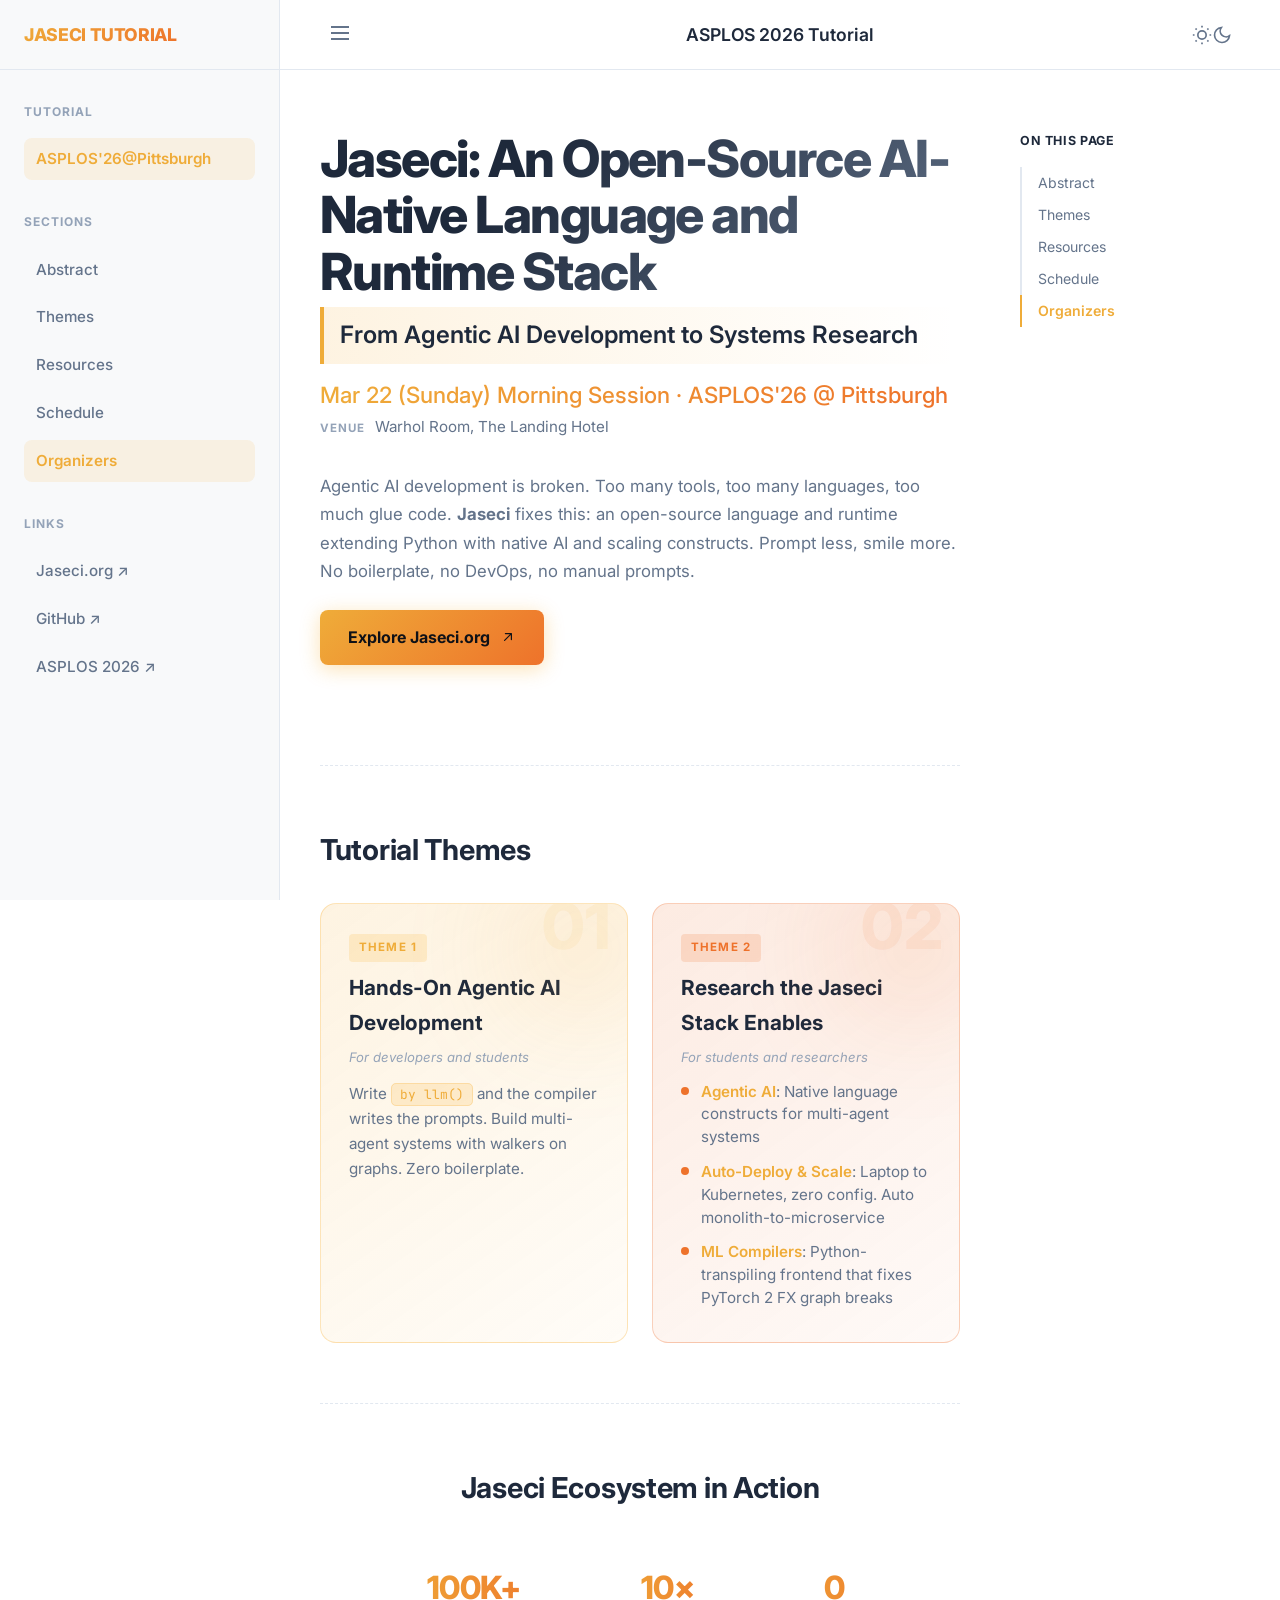
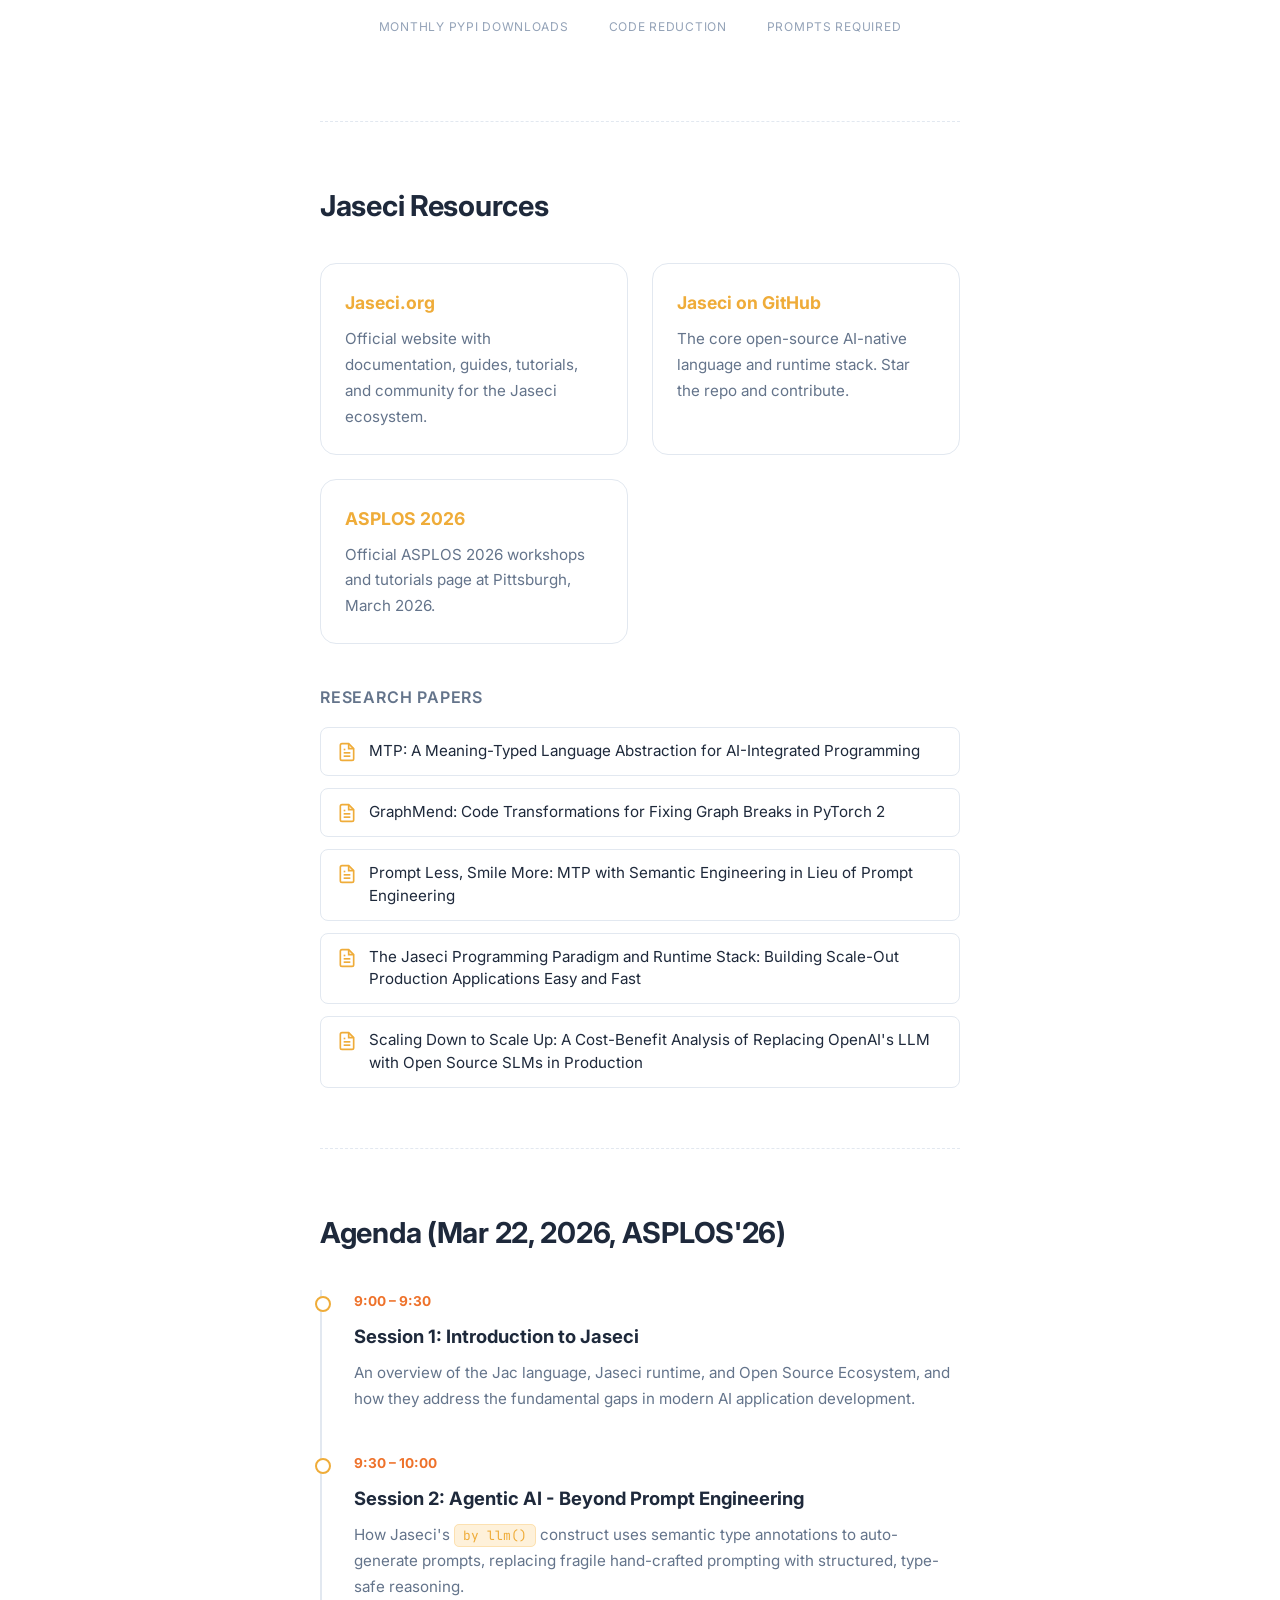
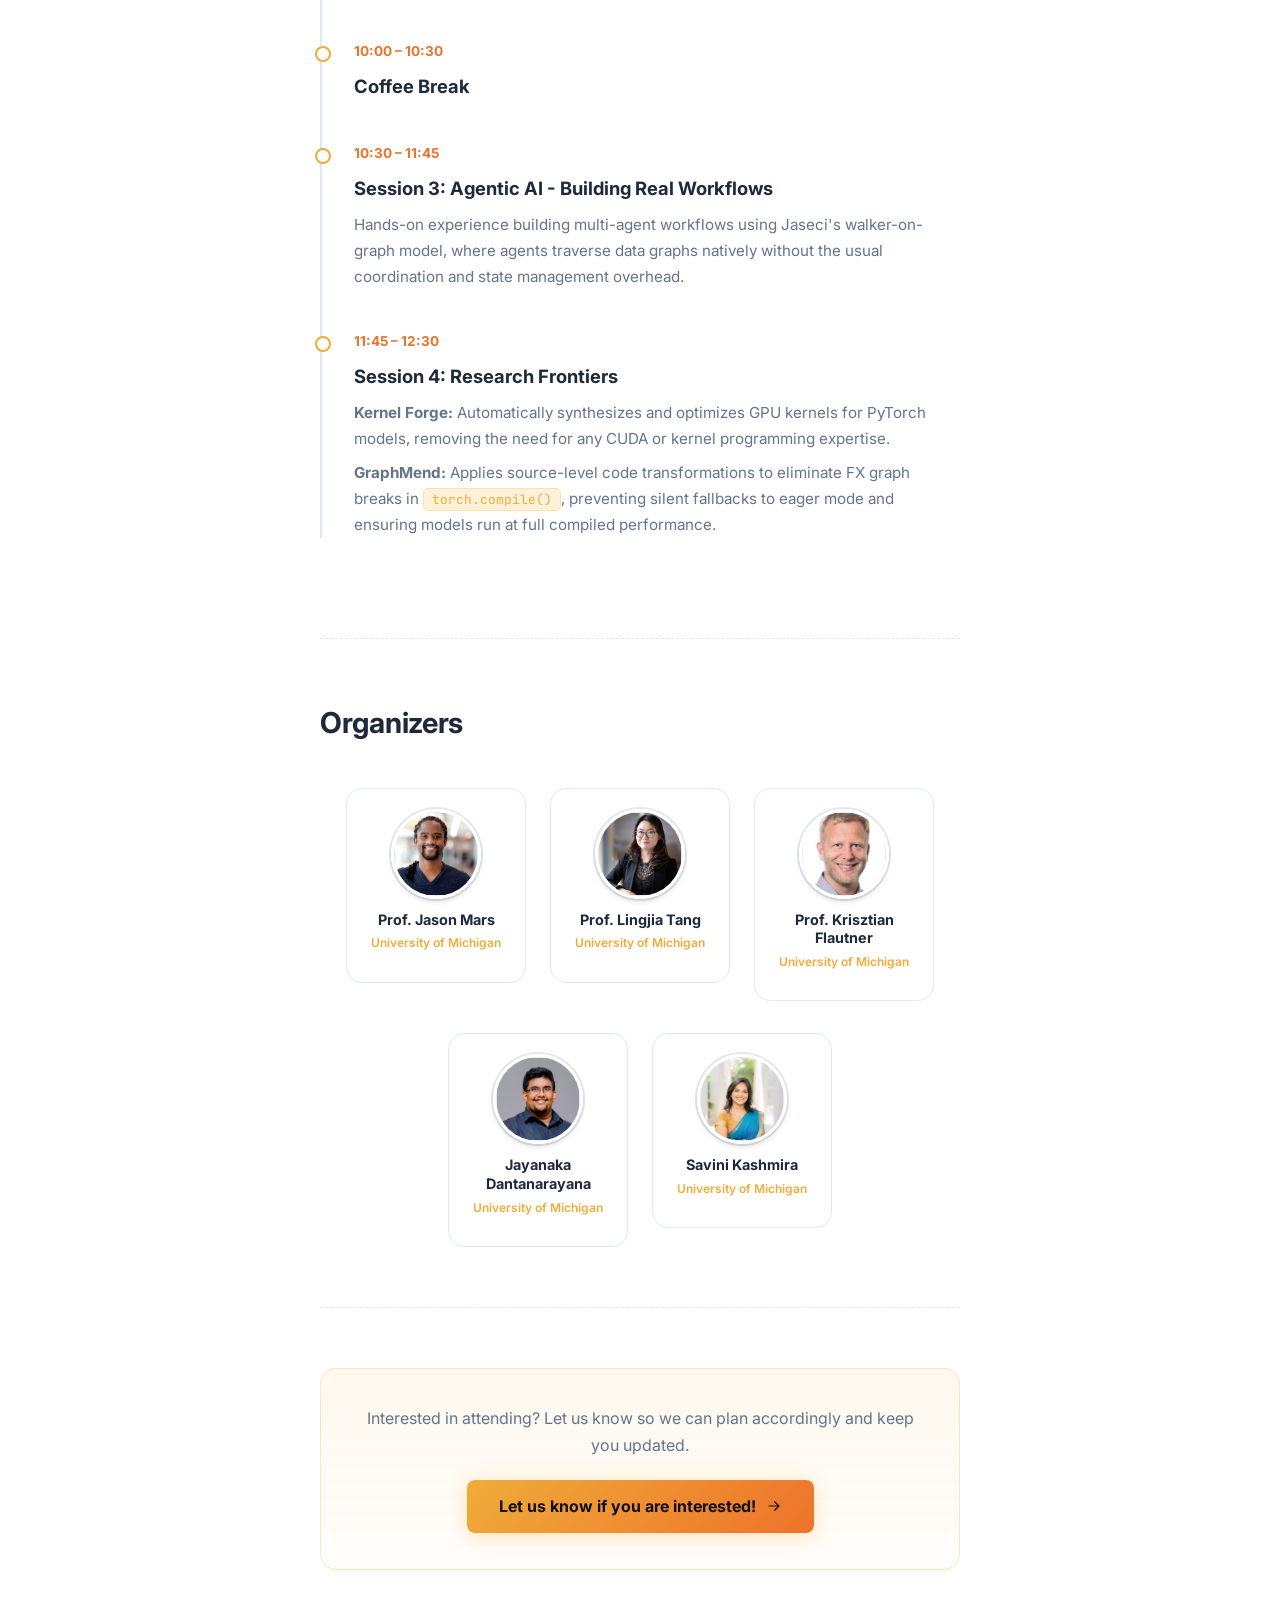
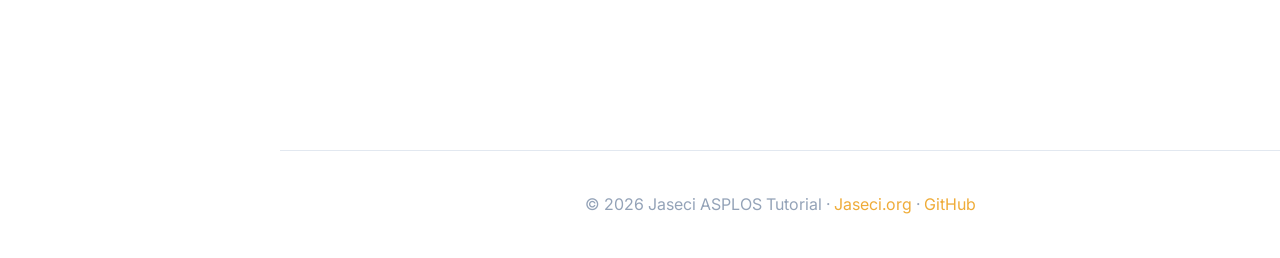
==== index.html @ 837e4a7e "tweaks" ====
<!DOCTYPE html>
<html lang="en" data-theme="dark">
<head>
  <meta charset="UTF-8">
  <meta name="viewport" content="width=device-width, initial-scale=1.0">
  <title>Jaseci ASPLOS 2026 Tutorial</title>
  <meta name="description" content="ASPLOS 2026 Tutorial on Jaseci: An Open-Source AI-Native Language and Runtime Stack.">

  <link rel="preconnect" href="https://fonts.googleapis.com">
  <link rel="preconnect" href="https://fonts.gstatic.com" crossorigin>
  <link href="https://fonts.googleapis.com/css2?family=Inter:wght@300;400;500;600;700;800&family=JetBrains+Mono:wght@400;500&display=swap" rel="stylesheet">

  <link rel="stylesheet" href="styles.css">
</head>
<body>
<div class="app-layout">

  <!-- Sidebar -->
  <aside class="sidebar">
    <div class="sidebar-header">
      <div class="logo">JASECI TUTORIAL</div>
      <button id="mobile-close-btn" class="icon-btn" aria-label="Close Menu">
        <svg width="24" height="24" viewBox="0 0 24 24" fill="none" stroke="currentColor" stroke-width="2">
          <path d="M18 6L6 18M6 6l12 12"/>
        </svg>
      </button>
    </div>

    <nav class="sidebar-nav">
      <div class="nav-section">
        <h3 class="nav-title">tutorial</h3>
        <ul class="nav-links">
          <li><a href="index.html" class="active">ASPLOS'26@Pittsburgh</a></li>
        </ul>
      </div>

      <div class="nav-section">
        <h3 class="nav-title">sections</h3>
        <ul class="nav-links">
          <li><a href="#abstract">Abstract</a></li>
          <li><a href="#themes">Themes</a></li>
          <li><a href="#resources">Resources</a></li>
          <li><a href="#schedule">Schedule</a></li>
          <li><a href="#organizers">Organizers</a></li>
        </ul>
      </div>

      <div class="nav-section">
        <h3 class="nav-title">links</h3>
        <ul class="nav-links">
          <li><a href="https://www.jaseci.org/" target="_blank" rel="noopener">Jaseci.org ↗</a></li>
          <li><a href="https://github.com/jaseci-labs/jaseci" target="_blank" rel="noopener">GitHub ↗</a></li>
          <li><a href="https://www.asplos-conference.org/asplos2026/workshops-and-tutorials/" target="_blank" rel="noopener">ASPLOS 2026 ↗</a></li>
        </ul>
      </div>
    </nav>
  </aside>

  <!-- Main Content -->
  <main class="main-content">
    <header class="top-bar">
      <button id="mobile-menu-btn" class="icon-btn" aria-label="Open Menu">
        <svg width="24" height="24" viewBox="0 0 24 24" fill="none" stroke="currentColor" stroke-width="2">
          <path d="M3 12h18M3 6h18M3 18h18"/>
        </svg>
      </button>

      <div class="header-title">ASPLOS 2026 Tutorial</div>

      <div class="top-actions">
        <button id="theme-toggle" class="icon-btn" aria-label="Toggle Theme">
          <svg class="sun-icon" width="20" height="20" viewBox="0 0 24 24" fill="none" stroke="currentColor" stroke-width="2">
            <circle cx="12" cy="12" r="5"/>
            <path d="M12 1v2M12 21v2M4.22 4.22l1.42 1.42M18.36 18.36l1.42 1.42M1 12h2M21 12h2M4.22 19.78l1.42-1.42M18.36 5.64l1.42-1.42"/>
          </svg>
          <svg class="moon-icon" width="20" height="20" viewBox="0 0 24 24" fill="none" stroke="currentColor" stroke-width="2">
            <path d="M21 12.79A9 9 0 1 1 11.21 3 7 7 0 0 0 21 12.79z"/>
          </svg>
        </button>
      </div>
    </header>

    <div class="content-wrapper">
      <article class="doc-content">

        <!-- Hero / Abstract -->
        <section id="abstract" class="hero-section">
          <h1>Jaseci: An Open-Source AI-Native Language and Runtime Stack</h1>
          <p class="hero-sub-highlight">From Agentic AI Development to Systems Research</p>
          <p class="subtitle"><span class="gradient-text">Mar 22 (Sunday) Morning Session · ASPLOS'26 @ Pittsburgh</span></p>
          <p class="hero-venue"><span class="venue-label">Venue</span> Warhol Room, The Landing Hotel</p>

          <div class="text-block">
            <p>
              Agentic AI development is broken. Too many tools, too many languages, too much glue code.
              <strong>Jaseci</strong> fixes this: an open-source language and runtime extending Python with native AI
              and scaling constructs. Prompt less, smile more. No boilerplate, no DevOps, no manual prompts.
            </p>
          </div>

          <a href="https://www.jaseci.org/" class="jaseci-cta" target="_blank" rel="noopener">
            Explore Jaseci.org
            <svg viewBox="0 0 20 20" fill="currentColor"><path fill-rule="evenodd" d="M5.22 14.78a.75.75 0 001.06 0l7.22-7.22v5.69a.75.75 0 001.5 0v-7.5a.75.75 0 00-.75-.75h-7.5a.75.75 0 000 1.5h5.69l-7.22 7.22a.75.75 0 000 1.06z" clip-rule="evenodd"/></svg>
          </a>
        </section>

        <!-- Tutorial Themes -->
        <section id="themes">
          <h2>Tutorial Themes</h2>
          <div class="themes-grid">
            <div class="theme-card theme-1">
              <div class="theme-number">01</div>
              <div class="theme-label">Theme 1</div>
              <div class="theme-title">Hands-On Agentic AI Development</div>
              <div class="theme-audience">For developers and students</div>
              <div class="theme-desc">Write <code class="code-hl">by llm()</code> and the compiler writes the prompts. Build multi-agent systems with walkers on graphs. Zero boilerplate.</div>
              <div class="theme-glow"></div>
            </div>
            <div class="theme-card theme-2">
              <div class="theme-number">02</div>
              <div class="theme-label">Theme 2</div>
              <div class="theme-title">Research the Jaseci Stack Enables</div>
              <div class="theme-audience">For students and researchers</div>
              <div class="research-items">
                <div class="research-item"><div class="research-dot"></div><div><strong>Agentic AI</strong>: Native language constructs for multi-agent systems</div></div>
                <div class="research-item"><div class="research-dot"></div><div><strong>Auto-Deploy &amp; Scale</strong>: Laptop to Kubernetes, zero config. Auto monolith-to-microservice</div></div>
                <div class="research-item"><div class="research-dot"></div><div><strong>ML Compilers</strong>: Python-transpiling frontend that fixes PyTorch 2 FX graph breaks</div></div>
              </div>
              <div class="theme-glow"></div>
            </div>
          </div>
        </section>

        <!-- Jaseci Ecosystem Stats -->
        <section id="ecosystem" class="stats-section">
          <h2>Jaseci Ecosystem in Action</h2>
          <div class="stats-row">
            <div class="stat-item">
              <div class="stat-val">100K+</div>
              <div class="stat-lbl">Monthly PyPI Downloads</div>
            </div>
            <div class="stat-item">
              <div class="stat-val">10&times;</div>
              <div class="stat-lbl">Code Reduction</div>
            </div>
            <div class="stat-item">
              <div class="stat-val">0</div>
              <div class="stat-lbl">Prompts Required</div>
            </div>
          </div>
        </section>

        <!-- Resources -->
        <section id="resources">
          <h2>Jaseci Resources</h2>
          <div class="resources-grid">
            <a href="https://www.jaseci.org/" class="resource-card" target="_blank" rel="noopener">
              <h3>Jaseci.org</h3>
              <p>Official website with documentation, guides, tutorials, and community for the Jaseci ecosystem.</p>
            </a>
            <a href="https://github.com/jaseci-labs/jaseci" class="resource-card" target="_blank" rel="noopener">
              <h3>Jaseci on GitHub</h3>
              <p>The core open-source AI-native language and runtime stack. Star the repo and contribute.</p>
            </a>
            <a href="https://www.asplos-conference.org/asplos2026/workshops-and-tutorials/" class="resource-card" target="_blank" rel="noopener">
              <h3>ASPLOS 2026</h3>
              <p>Official ASPLOS 2026 workshops and tutorials page at Pittsburgh, March 2026.</p>
            </a>
          </div>

          <div class="papers-section">
            <h3>Research Papers</h3>
            <ul class="papers-list">
              <li>
                <svg class="paper-icon" viewBox="0 0 24 24" fill="none" stroke="currentColor" stroke-width="2"><path d="M14 2H6a2 2 0 0 0-2 2v16a2 2 0 0 0 2 2h12a2 2 0 0 0 2-2V8z"/><polyline points="14 2 14 8 20 8"/><line x1="16" y1="13" x2="8" y2="13"/><line x1="16" y1="17" x2="8" y2="17"/><polyline points="10 9 9 9 8 9"/></svg>
                <a href="https://dl.acm.org/doi/pdf/10.1145/3763092" target="_blank" rel="noopener">MTP: A Meaning-Typed Language Abstraction for AI-Integrated Programming</a>
              </li>
              <li>
                <svg class="paper-icon" viewBox="0 0 24 24" fill="none" stroke="currentColor" stroke-width="2"><path d="M14 2H6a2 2 0 0 0-2 2v16a2 2 0 0 0 2 2h12a2 2 0 0 0 2-2V8z"/><polyline points="14 2 14 8 20 8"/><line x1="16" y1="13" x2="8" y2="13"/><line x1="16" y1="17" x2="8" y2="17"/><polyline points="10 9 9 9 8 9"/></svg>
                <a href="https://arxiv.org/abs/2509.16248" target="_blank" rel="noopener">GraphMend: Code Transformations for Fixing Graph Breaks in PyTorch 2</a>
              </li>
              <li>
                <svg class="paper-icon" viewBox="0 0 24 24" fill="none" stroke="currentColor" stroke-width="2"><path d="M14 2H6a2 2 0 0 0-2 2v16a2 2 0 0 0 2 2h12a2 2 0 0 0 2-2V8z"/><polyline points="14 2 14 8 20 8"/><line x1="16" y1="13" x2="8" y2="13"/><line x1="16" y1="17" x2="8" y2="17"/><polyline points="10 9 9 9 8 9"/></svg>
                <a href="https://arxiv.org/abs/2511.19427" target="_blank" rel="noopener">Prompt Less, Smile More: MTP with Semantic Engineering in Lieu of Prompt Engineering</a>
              </li>
              <li>
                <svg class="paper-icon" viewBox="0 0 24 24" fill="none" stroke="currentColor" stroke-width="2"><path d="M14 2H6a2 2 0 0 0-2 2v16a2 2 0 0 0 2 2h12a2 2 0 0 0 2-2V8z"/><polyline points="14 2 14 8 20 8"/><line x1="16" y1="13" x2="8" y2="13"/><line x1="16" y1="17" x2="8" y2="17"/><polyline points="10 9 9 9 8 9"/></svg>
                <a href="https://ieeexplore.ieee.org/abstract/document/10129141" target="_blank" rel="noopener">The Jaseci Programming Paradigm and Runtime Stack: Building Scale-Out Production Applications Easy and Fast</a>
              </li>
              <li>
                <svg class="paper-icon" viewBox="0 0 24 24" fill="none" stroke="currentColor" stroke-width="2"><path d="M14 2H6a2 2 0 0 0-2 2v16a2 2 0 0 0 2 2h12a2 2 0 0 0 2-2V8z"/><polyline points="14 2 14 8 20 8"/><line x1="16" y1="13" x2="8" y2="13"/><line x1="16" y1="17" x2="8" y2="17"/><polyline points="10 9 9 9 8 9"/></svg>
                <a href="https://ieeexplore.ieee.org/abstract/document/10590016" target="_blank" rel="noopener">Scaling Down to Scale Up: A Cost-Benefit Analysis of Replacing OpenAI's LLM with Open Source SLMs in Production</a>
              </li>
            </ul>
          </div>
        </section>

        <!-- Schedule -->
        <section id="schedule">
          <h2>Agenda (Mar 22, 2026, ASPLOS'26)</h2>
          <div class="timeline">

            <div class="timeline-item">
              <div class="time">9:00 – 9:30</div>
              <div class="content">
                <h3>Session 1: Introduction to Jaseci</h3>
                <p>An overview of the Jac language, Jaseci runtime, and Open Source Ecosystem, and how they address the fundamental gaps in modern AI application development.</p>
              </div>
            </div>

            <div class="timeline-item">
              <div class="time">9:30 – 10:00</div>
              <div class="content">
                <h3>Session 2: Agentic AI - Beyond Prompt Engineering</h3>
                <p>How Jaseci's <code class="code-hl">by llm()</code> construct uses semantic type annotations to auto-generate prompts, replacing fragile hand-crafted prompting with structured, type-safe reasoning.</p>
              </div>
            </div>

            <div class="timeline-item">
              <div class="time">10:00 – 10:30</div>
              <div class="content">
                <h3>Coffee Break</h3>
              </div>
            </div>

            <div class="timeline-item">
              <div class="time">10:30 – 11:45</div>
              <div class="content">
                <h3>Session 3: Agentic AI - Building Real Workflows</h3>
                <p>Hands-on experience building multi-agent workflows using Jaseci's walker-on-graph model, where agents traverse data graphs natively without the usual coordination and state management overhead.</p>
              </div>
            </div>

            <div class="timeline-item">
              <div class="time">11:45 – 12:30</div>
              <div class="content">
                <h3>Session 4: Research Frontiers</h3>
                <p><strong>Kernel Forge:</strong> Automatically synthesizes and optimizes GPU kernels for PyTorch models, removing the need for any CUDA or kernel programming expertise.</p>
                <p><strong>GraphMend:</strong> Applies source-level code transformations to eliminate FX graph breaks in <code class="code-hl">torch.compile()</code>, preventing silent fallbacks to eager mode and ensuring models run at full compiled performance.</p>
              </div>
            </div>

          </div>
        </section>

        <!-- Organizers -->
        <section id="organizers">
          <h2>Organizers</h2>
          <div class="organizers-grid">
            <div class="organizers-row">
              <a href="https://www.jasonmars.org/" class="organizer-card" target="_blank" rel="noopener">
                <div class="photo-placeholder">
                  <img src="jason-mars.jpg" alt="Prof. Jason Mars">
                </div>
                <h3>Prof. Jason Mars</h3>
                <p class="affiliation">University of Michigan</p>
              </a>
              <a href="https://lingjia.engin.umich.edu/" class="organizer-card" target="_blank" rel="noopener">
                <div class="photo-placeholder">
                  <img src="lingjia.jpg" alt="Prof. Lingjia Tang">
                </div>
                <h3>Prof. Lingjia Tang</h3>
                <p class="affiliation">University of Michigan</p>
              </a>
              <div class="organizer-card">
                <div class="photo-placeholder">
                  <img src="Krisztian_Flautner.jpeg" alt="Prof. Krisztian Flautner">
                </div>
                <h3>Prof. Krisztian Flautner</h3>
                <p class="affiliation">University of Michigan</p>
              </div>
            </div>
            <div class="organizers-row">
              <div class="organizer-card">
                <div class="photo-placeholder">
                  <img src="jayanaka.jpg" alt="Jayanaka Dantanarayana">
                </div>
                <h3>Jayanaka Dantanarayana</h3>
                <p class="affiliation">University of Michigan</p>
              </div>
              <div class="organizer-card">
                <div class="photo-placeholder">
                  <img src="savini.jpg" alt="Savini Kashmira">
                </div>
                <h3>Savini Kashmira</h3>
                <p class="affiliation">University of Michigan</p>
              </div>
            </div>
          </div>
        </section>

        <!-- CTA -->
        <section id="attend" class="cta-section">
          <div class="cta-block">
            <p>Interested in attending? Let us know so we can plan accordingly and keep you updated.</p>
            <a href="https://forms.gle/2RcBW13LhHadaGny7" class="cta-btn" target="_blank" rel="noopener">
              Let us know if you are interested!
              <svg viewBox="0 0 20 20" fill="currentColor"><path fill-rule="evenodd" d="M3 10a.75.75 0 01.75-.75h10.638L10.23 5.29a.75.75 0 111.04-1.08l5.5 5.25a.75.75 0 010 1.08l-5.5 5.25a.75.75 0 11-1.04-1.08l4.158-3.96H3.75A.75.75 0 013 10z" clip-rule="evenodd"/></svg>
            </a>
          </div>
        </section>

      </article>

      <aside class="on-this-page">
        <h4>On this page</h4>
        <ul>
          <li><a href="#abstract">Abstract</a></li>
          <li><a href="#themes">Themes</a></li>
          <li><a href="#resources">Resources</a></li>
          <li><a href="#schedule">Schedule</a></li>
          <li><a href="#organizers">Organizers</a></li>
        </ul>
      </aside>
    </div>

    <footer class="site-footer">
      <p>&copy; 2026 Jaseci ASPLOS Tutorial &middot;
        <a href="https://www.jaseci.org/" target="_blank">Jaseci.org</a> &middot;
        <a href="https://github.com/jaseci-labs/jaseci" target="_blank">GitHub</a>
      </p>
    </footer>
  </main>
</div>

<script src="script.js"></script>
</body>
</html>
---- styles.css ----
:root {
  --primary-hue: 38;
  --primary-color: hsl(38, 85%, 58%);
  --secondary-color: hsl(22, 85%, 55%);

  --bg-body: #ffffff;
  --bg-sidebar: #f8f9fa;
  --bg-card: #ffffff;
  --border-color: #e2e8f0;

  --text-main: #1e293b;
  --text-muted: #64748b;
  --text-light: #94a3b8;

  --code-bg: #1e1e1e;
  --code-text: #d4d4d4;

  --sidebar-width: 280px;
  --header-height: 70px;

  --radius-sm: 8px;
  --radius-lg: 16px;
  --shadow-sm: 0 1px 3px 0 rgba(0,0,0,0.1), 0 1px 2px 0 rgba(0,0,0,0.06);
  --shadow-md: 0 4px 6px -1px rgba(0,0,0,0.1), 0 2px 4px -1px rgba(0,0,0,0.06);
  --shadow-lg: 0 10px 15px -3px rgba(0,0,0,0.1), 0 4px 6px -2px rgba(0,0,0,0.05);
}

[data-theme="dark"] {
  --bg-body: #0b0c15;
  --bg-sidebar: #11131f;
  --bg-card: #1a1d2d;
  --border-color: #2d3748;

  --text-main: #f1f5f9;
  --text-muted: #cbd5e1;
  --text-light: #64748b;

  --primary-color: hsl(38, 90%, 65%);
  --secondary-color: hsl(22, 90%, 62%);
}

* { box-sizing: border-box; margin: 0; padding: 0; }

body {
  font-family: 'Inter', -apple-system, BlinkMacSystemFont, sans-serif;
  background-color: var(--bg-body);
  color: var(--text-main);
  line-height: 1.7;
  transition: background-color 0.3s ease, color 0.3s ease;
}

h1, h2, h3, h4, .logo, .header-title {
  font-family: 'Inter', -apple-system, BlinkMacSystemFont, sans-serif;
}

/* Layout */
.app-layout {
  display: flex;
  min-height: 100vh;
}

/* Sidebar */
.sidebar {
  width: var(--sidebar-width);
  background-color: var(--bg-sidebar);
  border-right: 1px solid var(--border-color);
  position: fixed;
  top: 0; bottom: 0; left: 0;
  overflow-y: auto;
  transition: transform 0.3s ease;
  z-index: 100;
}

.sidebar-header {
  height: var(--header-height);
  display: flex;
  align-items: center;
  justify-content: space-between;
  padding: 0 24px;
  border-bottom: 1px solid var(--border-color);
}

.logo {
  font-weight: 800;
  font-size: 1.1rem;
  background: linear-gradient(135deg, var(--primary-color), var(--secondary-color));
  background-clip: text;
  -webkit-background-clip: text;
  -webkit-text-fill-color: transparent;
  letter-spacing: -0.02em;
}

.sidebar-nav { padding: 32px 24px; }

.nav-section { margin-bottom: 32px; }

.nav-title {
  font-size: 0.75rem;
  text-transform: uppercase;
  letter-spacing: 0.08em;
  color: var(--text-light);
  margin-bottom: 16px;
  font-weight: 700;
}

.nav-links { list-style: none; }

.nav-links li { margin-bottom: 6px; }

.nav-links a {
  display: block;
  padding: 8px 12px;
  color: var(--text-muted);
  text-decoration: none;
  border-radius: var(--radius-sm);
  transition: all 0.2s;
  font-size: 0.95rem;
  font-weight: 500;
}

[data-theme="dark"] .nav-links a:hover { background-color: rgba(255,255,255,0.05); color: var(--primary-color); }
[data-theme="light"] .nav-links a:hover { background-color: rgba(0,0,0,0.05); color: var(--primary-color); }

.nav-links a.active {
  color: var(--primary-color);
  background-color: rgba(245,158,11,0.1);
  font-weight: 600;
}

/* Main Content */
.main-content {
  flex: 1;
  margin-left: var(--sidebar-width);
  min-width: 0;
}

/* Top Bar */
.top-bar {
  height: var(--header-height);
  display: flex;
  align-items: center;
  justify-content: space-between;
  padding: 0 40px;
  border-bottom: 1px solid var(--border-color);
  position: sticky;
  top: 0;
  z-index: 90;
  backdrop-filter: blur(12px);
  -webkit-backdrop-filter: blur(12px);
}

[data-theme="dark"] .top-bar { background-color: rgba(11,12,21,0.85); }
[data-theme="light"] .top-bar { background-color: rgba(255,255,255,0.85); }

.header-title { font-weight: 600; font-size: 1.1rem; }

.top-actions { display: flex; align-items: center; gap: 16px; }

.icon-btn {
  background: none;
  border: none;
  cursor: pointer;
  color: var(--text-muted);
  padding: 8px;
  border-radius: 50%;
  transition: all 0.2s;
  display: flex;
  align-items: center;
  justify-content: center;
}

.icon-btn:hover { color: var(--text-main); background-color: var(--border-color); }

/* Content */
.content-wrapper {
  display: flex;
  max-width: 1400px;
  margin: 0 auto;
  padding: 60px 40px;
}

.doc-content {
  flex: 1;
  min-width: 0;
  padding-right: 60px;
}

.doc-content img {
  max-width: 100%;
  height: auto;
  display: block;
  margin: 32px auto;
  border-radius: var(--radius-sm);
  box-shadow: var(--shadow-md);
  border: 1px solid var(--border-color);
}

/* Sections */
section {
  padding-bottom: 60px;
  border-bottom: 1px dashed var(--border-color);
  margin-bottom: 60px;
}

section:last-child { border-bottom: none; }

/* Hero */
.hero-section h1 {
  font-size: 3.2rem;
  font-weight: 800;
  line-height: 1.1;
  margin-bottom: 16px;
  letter-spacing: -0.03em;
}

[data-theme="dark"] .hero-section h1 {
  background: linear-gradient(135deg, #fff 30%, #94a3b8);
  background-clip: text;
  -webkit-background-clip: text;
  -webkit-text-fill-color: transparent;
}

[data-theme="light"] .hero-section h1 {
  background: linear-gradient(135deg, var(--text-main) 30%, var(--text-muted));
  background-clip: text;
  -webkit-background-clip: text;
  -webkit-text-fill-color: transparent;
}

.subtitle {
  font-size: 1.4rem;
  margin-bottom: 8px;
  font-weight: 500;
}

.hero-meta {
  font-size: 0.95rem;
  color: var(--text-muted);
  margin-bottom: 32px;
}

.hero-venue {
  font-size: 0.95rem;
  color: var(--text-muted);
  margin-bottom: 32px;
  margin-top: -8px;
}

.venue-label {
  font-size: 0.72rem;
  font-weight: 700;
  text-transform: uppercase;
  letter-spacing: 0.08em;
  color: var(--text-light);
  margin-right: 6px;
}

.gradient-text {
  background: linear-gradient(to right, var(--primary-color), var(--secondary-color));
  background-clip: text;
  -webkit-background-clip: text;
  -webkit-text-fill-color: transparent;
}

/* Jaseci Link Button */
.jaseci-cta {
  display: inline-flex;
  align-items: center;
  gap: 10px;
  padding: 14px 28px;
  background: linear-gradient(135deg, var(--primary-color), var(--secondary-color));
  color: #0f1117;
  font-family: 'Inter', sans-serif;
  font-size: 1rem;
  font-weight: 700;
  border-radius: var(--radius-sm);
  text-decoration: none;
  transition: all 0.3s;
  box-shadow: 0 4px 20px rgba(245,158,11,0.3);
  margin-bottom: 40px;
}

.jaseci-cta:hover {
  transform: translateY(-2px);
  box-shadow: 0 8px 32px rgba(245,158,11,0.45);
  color: #0f1117;
}

.jaseci-cta svg { width: 16px; height: 16px; }

.text-block p {
  margin-bottom: 24px;
  font-size: 1.05rem;
  color: var(--text-muted);
}

.text-block ul, .text-block ol {
  margin-bottom: 24px;
  padding-left: 24px;
  color: var(--text-muted);
}

.text-block li { margin-bottom: 8px; font-size: 1.05rem; }

/* Stats Row */
.stats-section {
  text-align: center;
}

.stats-section h2 {
  margin-bottom: 24px;
}

.stats-row {
  display: flex;
  gap: 40px;
  flex-wrap: wrap;
  justify-content: center;
  padding: 24px 0;
  margin: 0;
}

.stat-val {
  font-size: 2rem;
  font-weight: 800;
  font-family: 'Inter', sans-serif;
  background: linear-gradient(to right, var(--primary-color), var(--secondary-color));
  background-clip: text;
  -webkit-background-clip: text;
  -webkit-text-fill-color: transparent;
  letter-spacing: -0.02em;
}

.stat-lbl {
  font-size: 0.75rem;
  color: var(--text-light);
  text-transform: uppercase;
  letter-spacing: 0.06em;
  margin-top: 2px;
}

/* NSF Badge */
.nsf-badge {
  display: inline-flex;
  align-items: center;
  gap: 8px;
  padding: 8px 16px;
  border: 1px solid var(--border-color);
  border-radius: 20px;
  font-size: 0.85rem;
  font-weight: 600;
  color: var(--text-muted);
  margin-top: 8px;
}

/* Jaseci Highlight Card */
.jaseci-highlight-card {
  display: block;
  text-decoration: none;
  padding: 20px 24px;
  margin-bottom: 32px;
  background: linear-gradient(135deg, rgba(245, 158, 11, 0.1) 0%, rgba(234, 88, 12, 0.05) 100%);
  border: 1px solid rgba(245, 158, 11, 0.25);
  border-radius: var(--radius-lg);
  transition: all 0.3s ease;
  position: relative;
  overflow: hidden;
}

.jaseci-highlight-card::before {
  content: '';
  position: absolute;
  top: 0;
  right: 0;
  width: 200px;
  height: 200px;
  background: radial-gradient(circle, rgba(245, 158, 11, 0.15) 0%, transparent 70%);
  pointer-events: none;
}

.jaseci-highlight-card:hover {
  transform: translateY(-3px);
  box-shadow: 0 12px 32px rgba(245, 158, 11, 0.2);
  border-color: rgba(245, 158, 11, 0.5);
}

.jhc-badge {
  display: inline-block;
  font-size: 0.7rem;
  font-weight: 700;
  text-transform: uppercase;
  letter-spacing: 0.08em;
  color: var(--primary-color);
  background: rgba(245, 158, 11, 0.15);
  padding: 5px 12px;
  border-radius: 4px;
  margin-bottom: 12px;
}

.jhc-content {
  display: flex;
  align-items: center;
  gap: 14px;
}

.jhc-icon {
  flex-shrink: 0;
  width: 44px;
  height: 44px;
  border-radius: 10px;
  background: linear-gradient(135deg, var(--primary-color), var(--secondary-color));
  display: flex;
  align-items: center;
  justify-content: center;
  color: #0f1117;
}

.jhc-icon svg {
  width: 20px;
  height: 20px;
}

.jhc-text {
  flex: 1;
}

.jhc-title {
  font-size: 1.1rem;
  font-weight: 700;
  color: var(--text-main);
  margin-bottom: 2px;
}

.jhc-desc {
  font-size: 0.9rem;
  color: var(--text-muted);
}

/* Theme Card Additional Styles */
.theme-desc {
  font-size: 0.95rem;
  color: var(--text-muted);
  line-height: 1.65;
}

.code-hl {
  font-family: 'JetBrains Mono', 'Courier New', monospace;
  background: rgba(245, 158, 11, 0.15);
  border: 1px solid rgba(245, 158, 11, 0.2);
  border-radius: 5px;
  padding: 2px 8px;
  font-size: 0.85em;
  color: var(--primary-color);
}

.research-items {
  display: flex;
  flex-direction: column;
  gap: 12px;
  margin-top: 8px;
}

.research-item {
  display: flex;
  gap: 12px;
  align-items: flex-start;
  font-size: 0.95rem;
  color: var(--text-muted);
  line-height: 1.5;
}

.research-dot {
  width: 8px;
  height: 8px;
  min-width: 8px;
  background: var(--secondary-color);
  border-radius: 50%;
  margin-top: 6px;
}

.research-item strong {
  color: var(--primary-color);
  font-weight: 600;
}

/* CTA Block */
.cta-block {
  margin: 40px 0 0;
  padding: 36px 32px;
  background: linear-gradient(180deg, rgba(245,158,11,0.07) 0%, rgba(245,158,11,0.02) 100%);
  border: 1px solid rgba(245,158,11,0.22);
  border-radius: var(--radius-lg);
  text-align: center;
}

.cta-block p {
  font-size: 1rem;
  color: var(--text-muted);
  margin-bottom: 20px;
}

.cta-btn {
  display: inline-flex;
  align-items: center;
  gap: 10px;
  padding: 13px 32px;
  background: linear-gradient(135deg, var(--primary-color), var(--secondary-color));
  color: #0f1117;
  font-family: 'Inter', sans-serif;
  font-size: 1rem;
  font-weight: 700;
  border-radius: var(--radius-sm);
  text-decoration: none;
  transition: all 0.3s;
  box-shadow: 0 4px 20px rgba(245,158,11,0.25);
}

.cta-btn:hover {
  transform: translateY(-2px);
  box-shadow: 0 8px 32px rgba(245,158,11,0.4);
  color: #0f1117;
}

.cta-btn svg { width: 16px; height: 16px; }

/* Section Headings */
h2 {
  font-size: 1.8rem;
  font-weight: 700;
  margin-bottom: 8px;
  letter-spacing: -0.01em;
}

/* Hero sub */
.hero-sub {
  font-size: 1.2rem;
  font-weight: 500;
  color: var(--text-muted);
  margin-bottom: 10px;
  margin-top: -4px;
}

.hero-sub-highlight {
  font-size: 1.5rem;
  font-weight: 600;
  color: var(--text-main);
  margin-bottom: 12px;
  margin-top: -8px;
  padding: 8px 0;
  border-left: 4px solid var(--primary-color);
  padding-left: 16px;
  background: linear-gradient(90deg, rgba(245, 158, 11, 0.08) 0%, transparent 100%);
}

[data-theme="light"] .hero-sub-highlight {
  background: linear-gradient(90deg, rgba(245, 158, 11, 0.12) 0%, transparent 100%);
}

/* Tutorial Themes */
.themes-grid {
  display: grid;
  grid-template-columns: repeat(auto-fit, minmax(280px, 1fr));
  gap: 24px;
  margin-top: 28px;
}

.theme-card {
  border-radius: var(--radius-lg);
  padding: 28px 28px 32px;
  transition: transform 0.3s, box-shadow 0.3s;
  position: relative;
  overflow: hidden;
}

.theme-card:hover {
  transform: translateY(-4px);
  box-shadow: 0 20px 40px rgba(245, 158, 11, 0.15);
}

.theme-card.theme-1 {
  background: linear-gradient(145deg, rgba(245,158,11,0.12) 0%, rgba(245,158,11,0.03) 100%);
  border: 1px solid rgba(245,158,11,0.25);
}

.theme-card.theme-1:hover {
  border-color: rgba(245,158,11,0.5);
}

.theme-card.theme-2 {
  background: linear-gradient(145deg, rgba(234,88,12,0.12) 0%, rgba(234,88,12,0.03) 100%);
  border: 1px solid rgba(234,88,12,0.25);
}

.theme-card.theme-2:hover {
  border-color: rgba(234,88,12,0.5);
}

.theme-number {
  font-size: 4rem;
  font-weight: 800;
  position: absolute;
  top: -10px;
  right: 16px;
  opacity: 0.08;
  line-height: 1;
  pointer-events: none;
}

.theme-1 .theme-number { color: var(--primary-color); }
.theme-2 .theme-number { color: var(--secondary-color); }

.theme-glow {
  position: absolute;
  width: 150px;
  height: 150px;
  border-radius: 50%;
  filter: blur(60px);
  opacity: 0.15;
  pointer-events: none;
  top: -30px;
  right: -30px;
  transition: opacity 0.3s;
}

.theme-card:hover .theme-glow {
  opacity: 0.25;
}

.theme-1 .theme-glow { background: var(--primary-color); }
.theme-2 .theme-glow { background: var(--secondary-color); }

.theme-label {
  font-size: 0.72rem;
  font-weight: 700;
  text-transform: uppercase;
  letter-spacing: 0.1em;
  margin-bottom: 8px;
  display: inline-block;
  padding: 4px 10px;
  border-radius: 4px;
}

.theme-1 .theme-label { 
  color: var(--primary-color); 
  background: rgba(245, 158, 11, 0.15);
}

.theme-2 .theme-label { 
  color: var(--secondary-color); 
  background: rgba(234, 88, 12, 0.15);
}

.theme-title {
  font-size: 1.3rem;
  font-weight: 700;
  margin-bottom: 6px;
  color: var(--text-main);
}

.theme-audience {
  font-size: 0.82rem;
  color: var(--text-light);
  font-style: italic;
  margin-bottom: 12px;
}

.theme-card p:not(.theme-audience) {
  font-size: 0.95rem;
  color: var(--text-muted);
  line-height: 1.6;
}

.theme-list {
  list-style: none;
  padding: 0;
  display: flex;
  flex-direction: column;
  gap: 8px;
}

.theme-list li {
  font-size: 0.95rem;
  color: var(--text-muted);
  padding-left: 14px;
  position: relative;
  line-height: 1.5;
}

.theme-list li::before {
  content: '•';
  color: var(--secondary-color);
  position: absolute;
  left: 0;
  font-weight: bold;
}

.theme-list li strong { color: var(--text-main); }

/* Resources Grid */
.resources-grid {
  display: grid;
  grid-template-columns: repeat(auto-fit, minmax(260px, 1fr));
  gap: 24px;
  margin-top: 32px;
}

.resource-card {
  background-color: var(--bg-card);
  border: 1px solid var(--border-color);
  border-radius: var(--radius-lg);
  padding: 24px;
  text-decoration: none;
  transition: all 0.3s ease;
  display: flex;
  flex-direction: column;
}

.resource-card:hover {
  transform: translateY(-5px);
  box-shadow: var(--shadow-lg);
  border-color: var(--primary-color);
}

.resource-card h3 {
  color: var(--primary-color);
  margin-bottom: 8px;
  font-size: 1.1rem;
}

.resource-card p {
  color: var(--text-muted);
  font-size: 0.95rem;
  margin: 0;
}

/* Research Papers List */
.papers-section {
  margin-top: 40px;
}

.papers-section h3 {
  font-size: 1rem;
  font-weight: 600;
  color: var(--text-muted);
  margin-bottom: 16px;
  text-transform: uppercase;
  letter-spacing: 0.05em;
}

.papers-list {
  list-style: none;
  padding: 0;
  margin: 0;
  display: flex;
  flex-direction: column;
  gap: 12px;
}

.papers-list li {
  display: flex;
  align-items: flex-start;
  gap: 12px;
  padding: 12px 16px;
  background: var(--bg-card);
  border: 1px solid var(--border-color);
  border-radius: var(--radius-sm);
  transition: all 0.2s ease;
}

.papers-list li:hover {
  border-color: var(--primary-color);
  background: rgba(245, 158, 11, 0.03);
}

.paper-icon {
  width: 20px;
  height: 20px;
  min-width: 20px;
  color: var(--primary-color);
  margin-top: 2px;
}

.papers-list a {
  color: var(--text-main);
  text-decoration: none;
  font-size: 0.95rem;
  line-height: 1.5;
  transition: color 0.2s;
}

.papers-list a:hover {
  color: var(--primary-color);
}

/* Timeline / Schedule */
.timeline {
  margin-top: 32px;
  position: relative;
  border-left: 2px solid var(--border-color);
  padding-left: 32px;
}

.timeline-item {
  position: relative;
  margin-bottom: 40px;
}

.timeline-item::before {
  content: '';
  position: absolute;
  left: -39px;
  top: 6px;
  width: 12px;
  height: 12px;
  border-radius: 50%;
  background-color: var(--bg-body);
  border: 2px solid var(--primary-color);
}

.timeline-item .time {
  font-family: 'Inter', sans-serif;
  font-size: 0.85rem;
  font-weight: 700;
  color: var(--secondary-color);
  margin-bottom: 8px;
  text-transform: uppercase;
}

.timeline-item .content h3 { font-size: 1.15rem; margin-bottom: 8px; }

.timeline-item .content p {
  margin-bottom: 8px;
  font-size: 0.95rem;
  color: var(--text-muted);
}

.timeline-tbd {
  margin-top: 32px;
  padding: 40px 24px;
  border: 2px dashed var(--border-color);
  border-radius: var(--radius-lg);
  text-align: center;
  background-color: var(--bg-sidebar);
}

.timeline-tbd h3 { font-size: 1.2rem; margin-bottom: 8px; }
.timeline-tbd p { color: var(--text-muted); font-size: 0.95rem; margin: 0; }

/* Organizers Grid */
.organizers-grid {
  display: flex;
  flex-direction: column;
  align-items: center;
  gap: 32px;
  margin-top: 40px;
}

.organizers-row {
  display: flex;
  flex-direction: row !important;
  flex-wrap: wrap;
  justify-content: center;
  align-items: flex-start;
  gap: 24px;
  width: 100%;
}

.organizer-card {
  background-color: var(--bg-card);
  border: 1px solid var(--border-color);
  border-radius: var(--radius-lg);
  padding: 20px 16px;
  text-align: center;
  transition: transform 0.2s, box-shadow 0.2s;
  text-decoration: none;
  color: inherit;
  display: inline-flex;
  flex-direction: column;
  align-items: center;
  width: 180px;
  min-height: 160px;
  flex-shrink: 0;
  box-sizing: border-box;
}

.organizer-card:hover {
  box-shadow: var(--shadow-md);
  transform: translateY(-2px);
}

.photo-placeholder {
  width: 90px;
  height: 90px;
  border-radius: 50%;
  background: linear-gradient(135deg, var(--bg-sidebar), var(--border-color));
  margin: 0 auto 12px;
  display: flex;
  align-items: center;
  justify-content: center;
  overflow: hidden;
  border: 3px solid var(--bg-card);
  box-shadow: var(--shadow-md), 0 0 0 2px var(--border-color);
  transition: transform 0.3s ease, box-shadow 0.3s ease;
  flex-shrink: 0;
}

.photo-placeholder:hover {
  transform: scale(1.05);
  box-shadow: var(--shadow-lg), 0 0 0 2px var(--primary-color);
}

.photo-placeholder img { 
  width: 100%; 
  height: 100%; 
  object-fit: cover;
  object-position: 55% 30%;
}

.organizer-card h3 { 
  font-size: 0.9rem; 
  margin-bottom: 4px; 
  word-wrap: break-word;
  line-height: 1.3;
}

.organizer-card .affiliation {
  color: var(--primary-color);
  font-size: 0.75rem;
  font-weight: 600;
  margin-bottom: 8px;
}

.organizer-card .bio {
  font-size: 0.88rem;
  color: var(--text-muted);
  line-height: 1.5;
}

/* On This Page Aside */
.on-this-page {
  width: 220px;
  position: sticky;
  top: 100px;
  align-self: start;
  display: none;
}

@media (min-width: 1024px) { .on-this-page { display: block; } }

.on-this-page h4 {
  font-size: 0.78rem;
  text-transform: uppercase;
  color: var(--text-main);
  margin-bottom: 16px;
  letter-spacing: 0.05em;
}

.on-this-page ul {
  list-style: none;
  border-left: 2px solid var(--border-color);
}

.on-this-page li a {
  display: block;
  padding: 4px 0 4px 16px;
  color: var(--text-muted);
  text-decoration: none;
  font-size: 0.88rem;
  transition: color 0.2s, border-color 0.2s;
  border-left: 2px solid transparent;
  margin-left: -2px;
}

.on-this-page li a:hover { color: var(--primary-color); }

.on-this-page li a.active {
  color: var(--primary-color);
  border-left-color: var(--primary-color);
  font-weight: 600;
}

/* Footer */
.site-footer {
  padding: 40px;
  text-align: center;
  color: var(--text-light);
  border-top: 1px solid var(--border-color);
}

.site-footer a {
  color: var(--primary-color);
  text-decoration: none;
  transition: opacity 0.2s;
}

.site-footer a:hover {
  opacity: 0.8;
}

/* Mobile menu */
#mobile-menu-btn { display: block; margin-right: 16px; }
#mobile-close-btn { display: none; }

body.sidebar-hidden .sidebar { transform: translateX(-100%); }
body.sidebar-hidden .main-content { margin-left: 0; }

@media (max-width: 768px) {
  :root { --sidebar-width: 0px; }

  .sidebar {
    transform: translateX(-100%);
    width: 280px;
  }

  .sidebar.open {
    transform: translateX(0);
    box-shadow: 20px 0 50px rgba(0,0,0,0.3);
  }

  .main-content { margin-left: 0; }

  #mobile-close-btn { display: block; }

  .top-bar { padding: 0 20px; }

  .content-wrapper {
    padding: 40px 20px;
    flex-direction: column;
  }

  .doc-content { padding-right: 0; }

  .hero-section h1 { font-size: 2.2rem; }

  .stats-row { gap: 24px; }
}

/* Scrollbar */
::-webkit-scrollbar { width: 8px; height: 8px; }
::-webkit-scrollbar-track { background: transparent; }
::-webkit-scrollbar-thumb { background-color: var(--border-color); border-radius: 4px; }
::-webkit-scrollbar-thumb:hover { background-color: var(--text-light); }
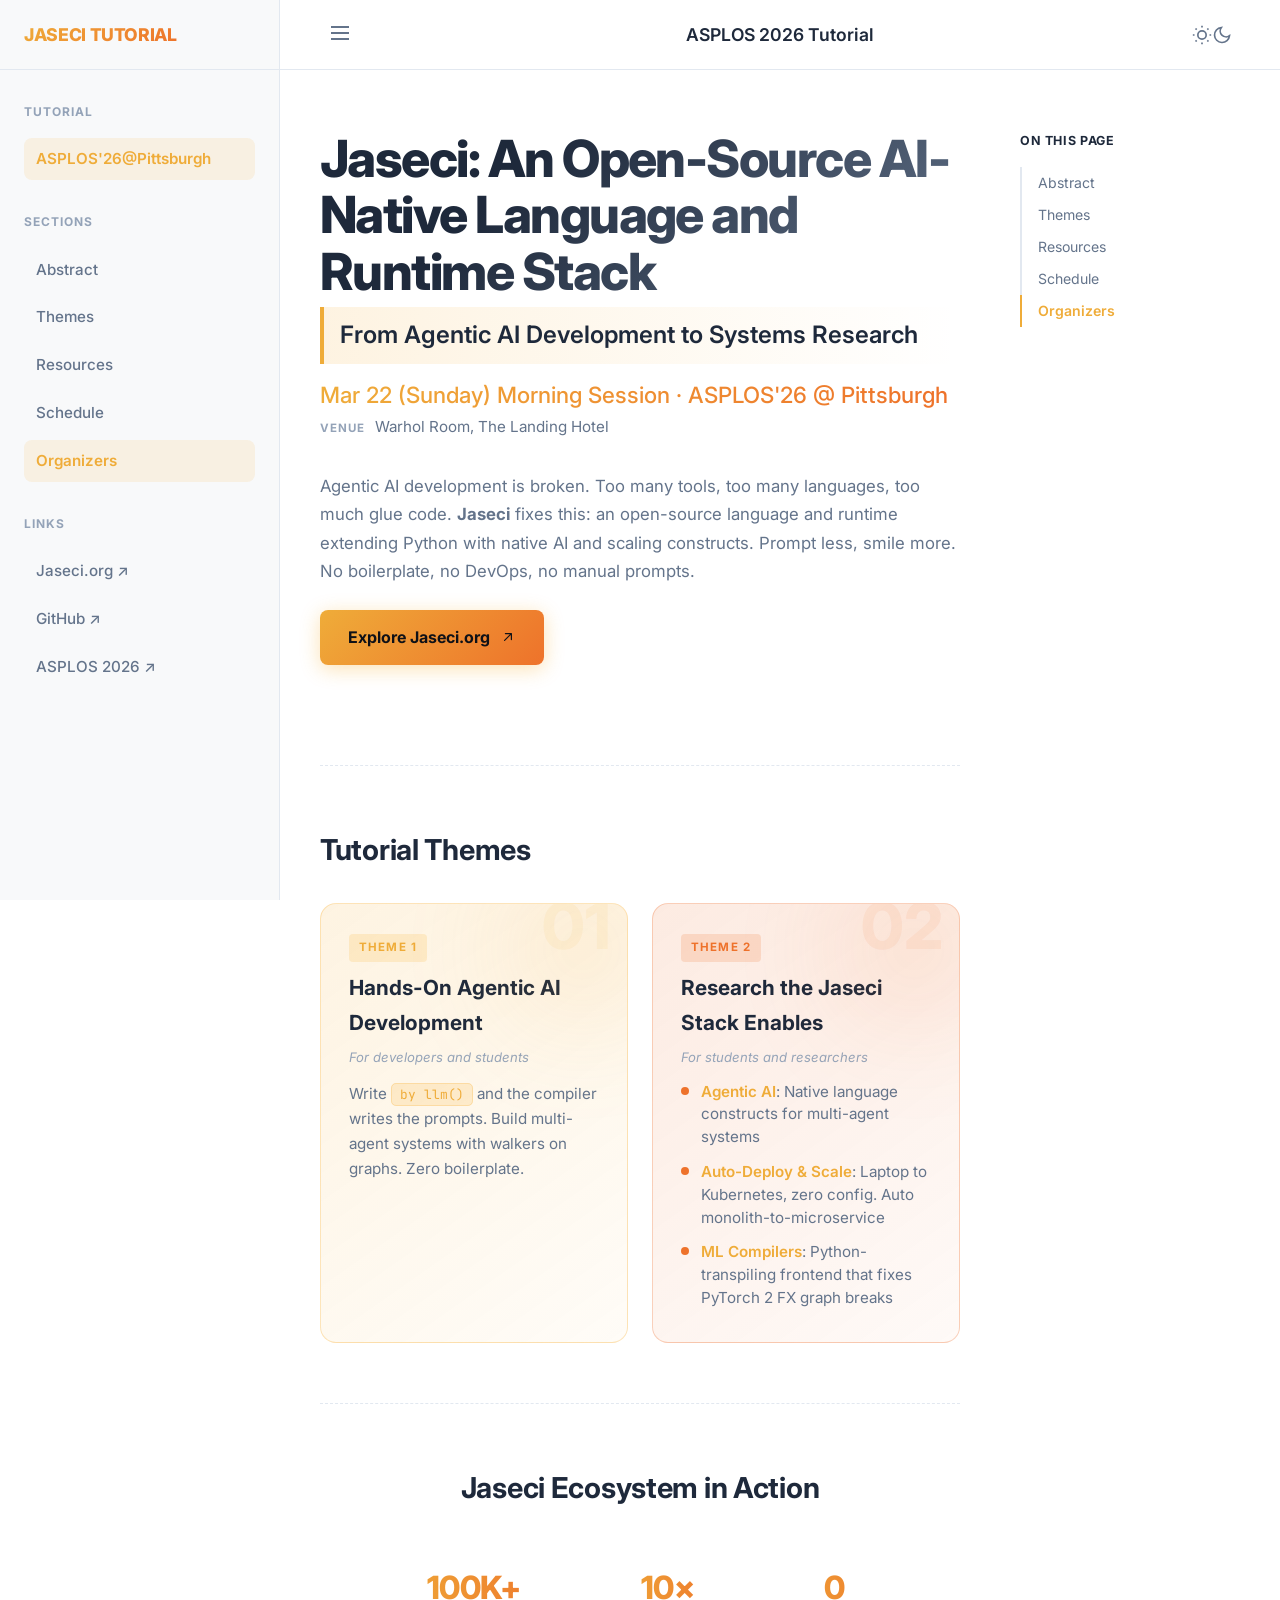
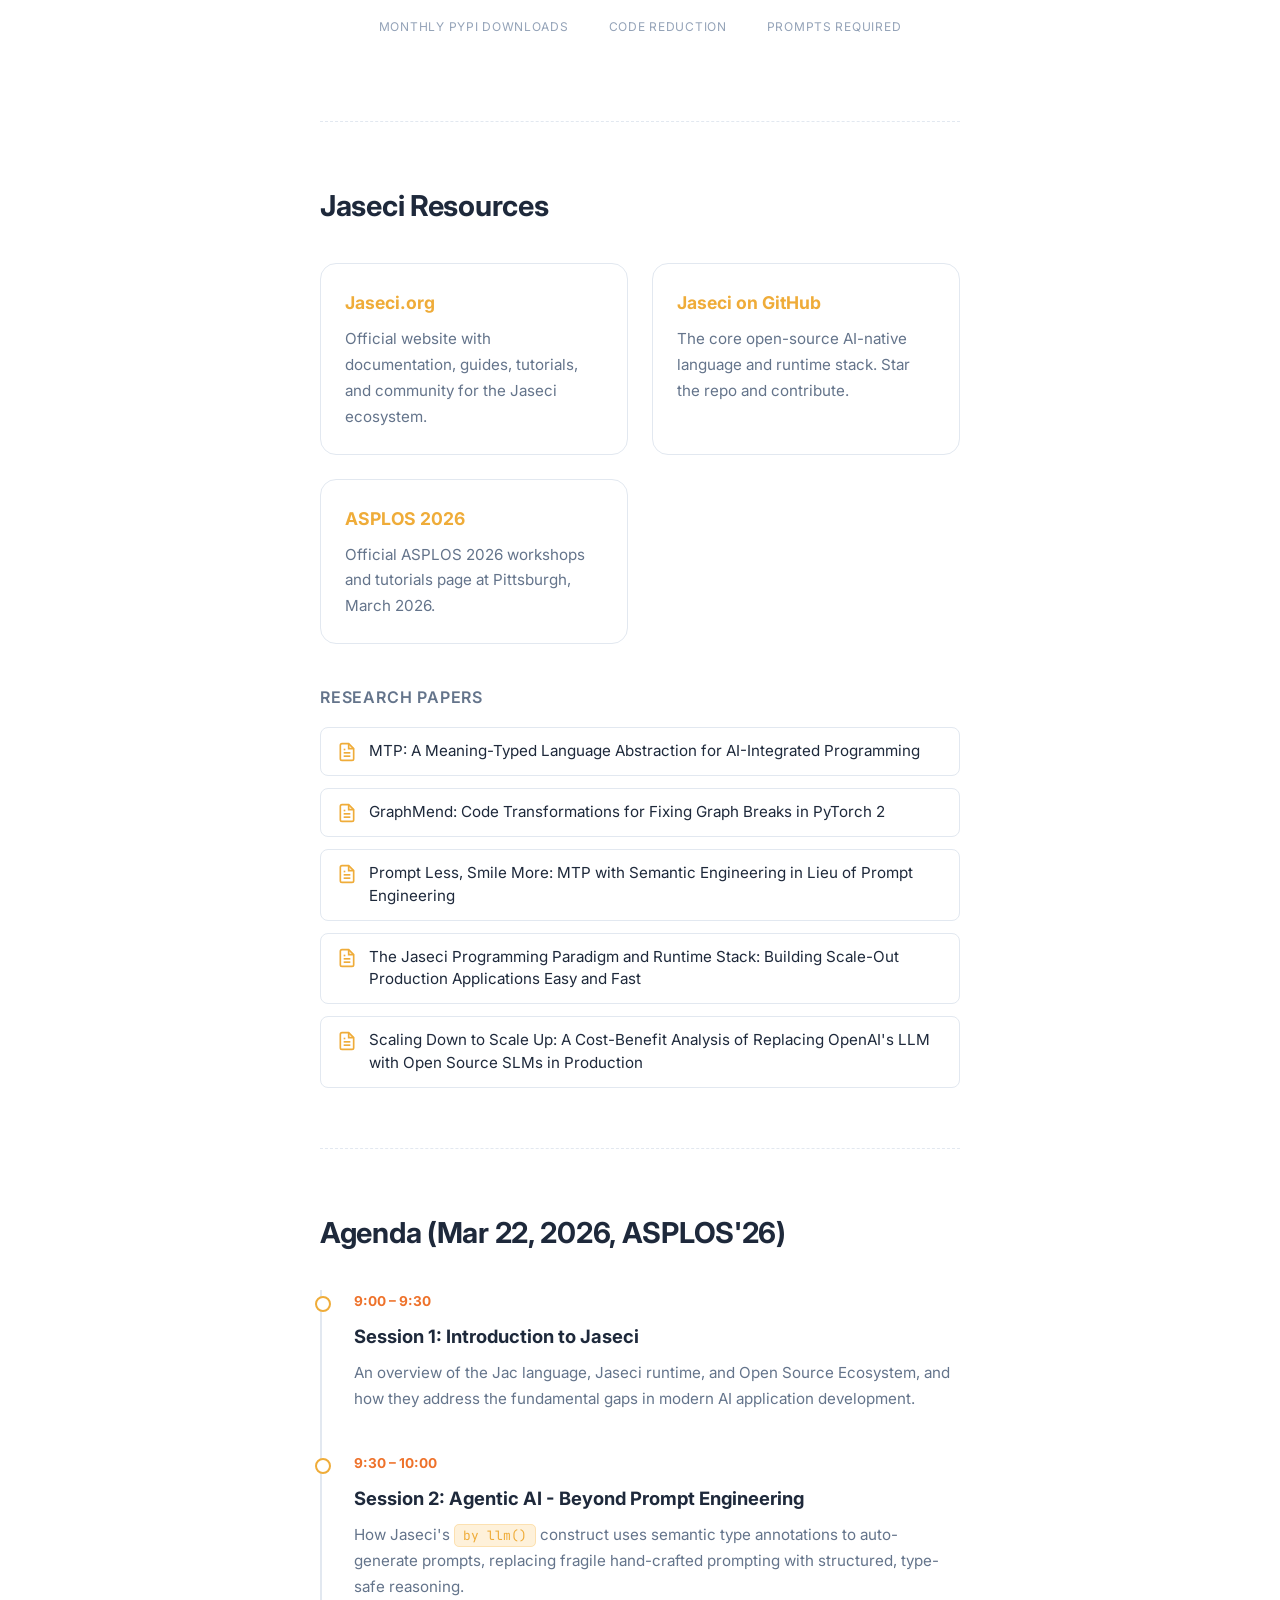
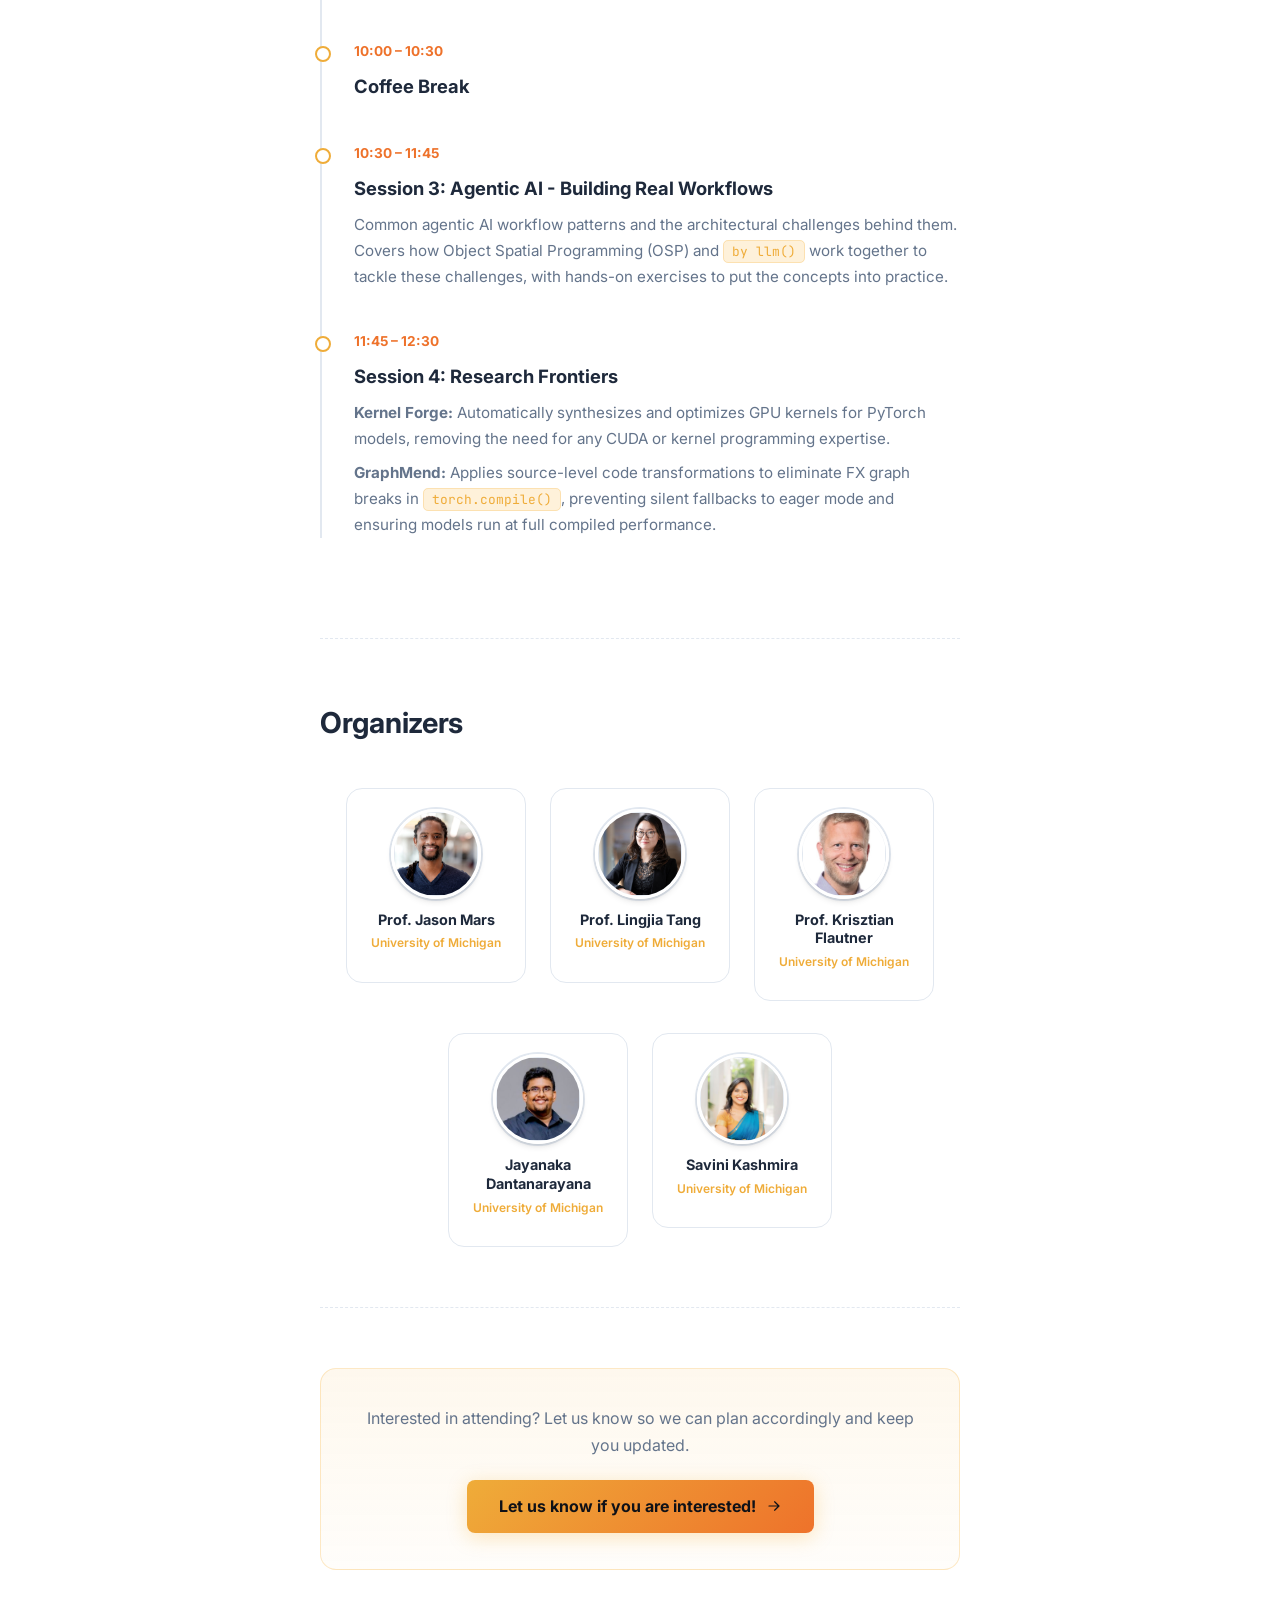
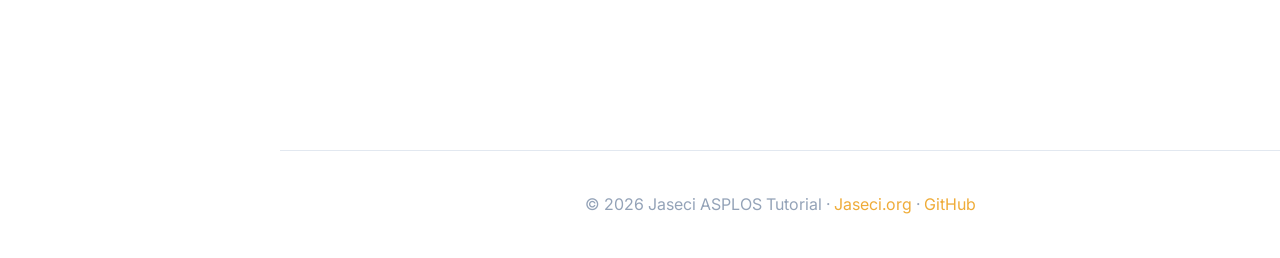
==== commit 26cda893: "new add" ====
--- a/index.html
+++ b/index.html
@@ -227,7 +227,7 @@
               <div class="time">10:30 – 11:45</div>
               <div class="content">
                 <h3>Session 3: Agentic AI - Building Real Workflows</h3>
-                <p>Hands-on experience building multi-agent workflows using Jaseci's walker-on-graph model, where agents traverse data graphs natively without the usual coordination and state management overhead.</p>
+                <p>Common agentic AI workflow patterns and the architectural challenges behind them. Covers how Object Spatial Programming (OSP) and <code class="code-hl">by llm()</code> work together to tackle these challenges, with hands-on exercises to put the concepts into practice.</p>
               </div>
             </div>
 
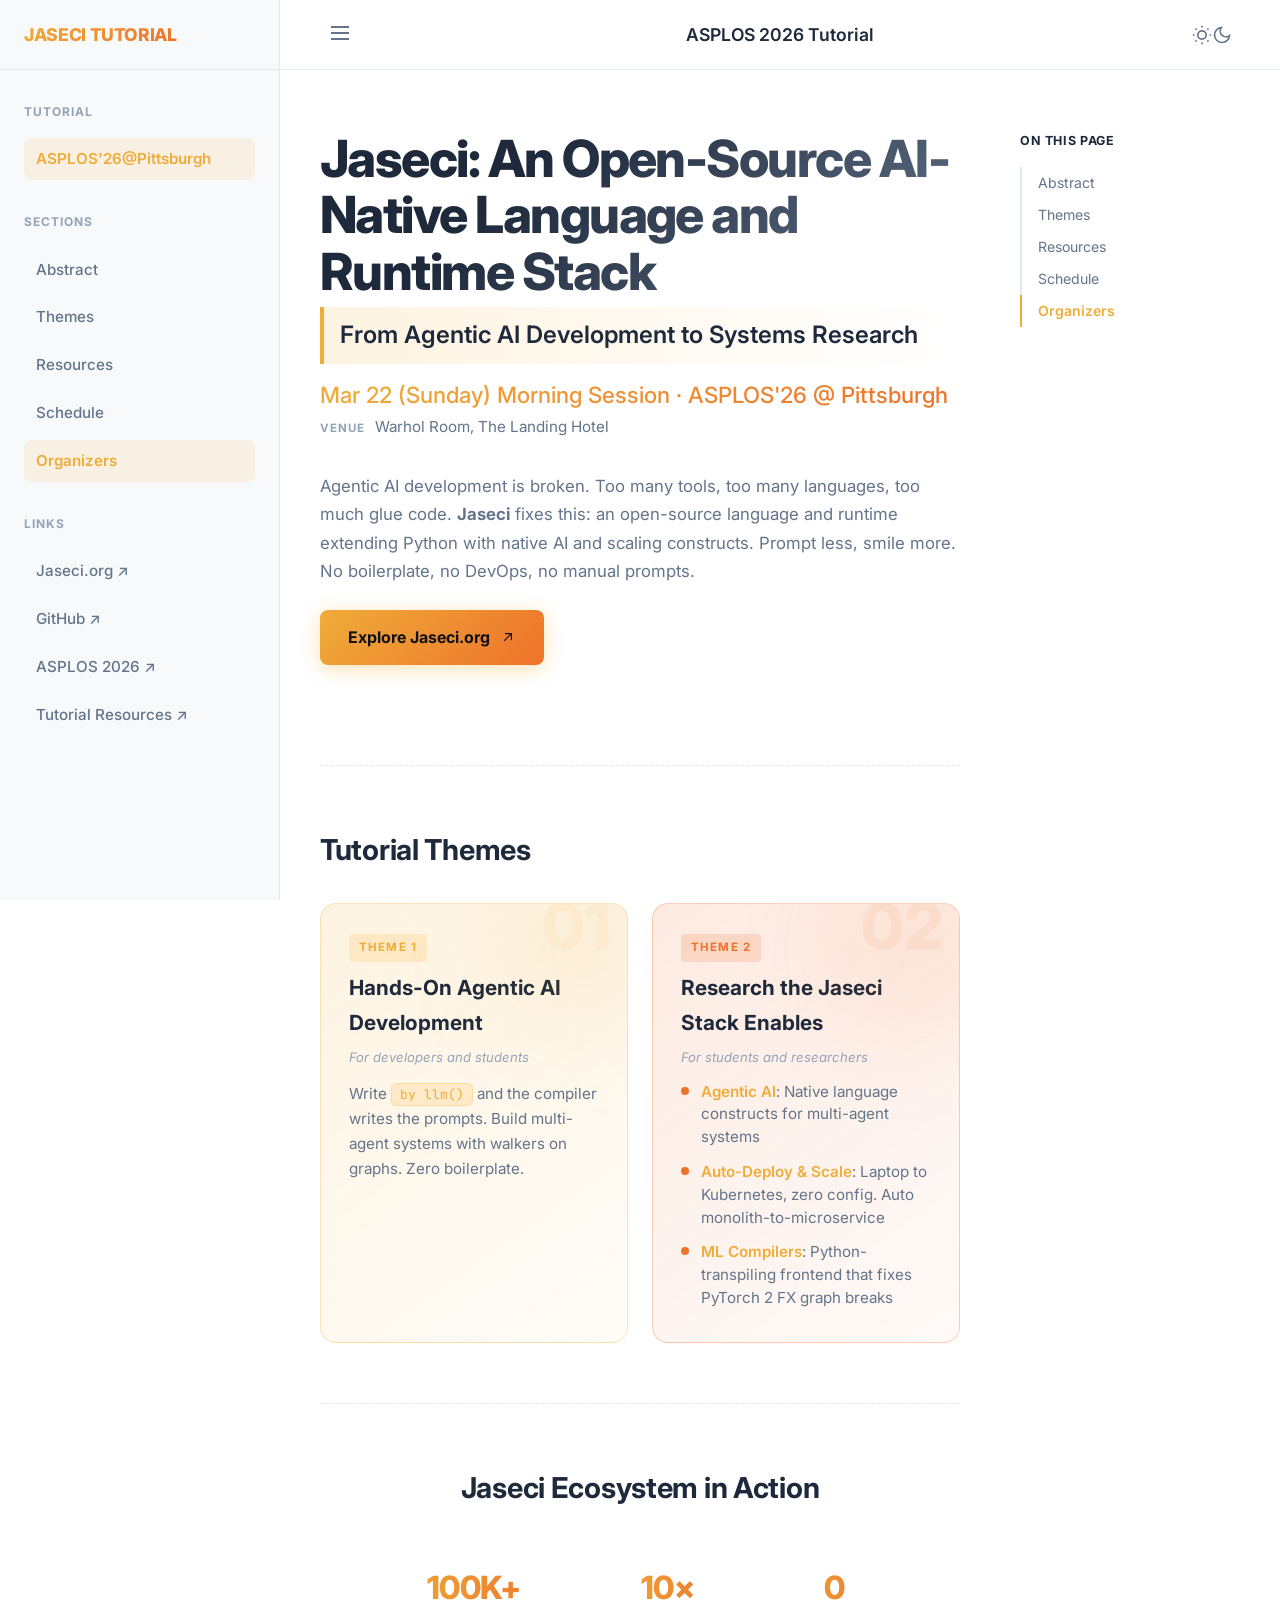
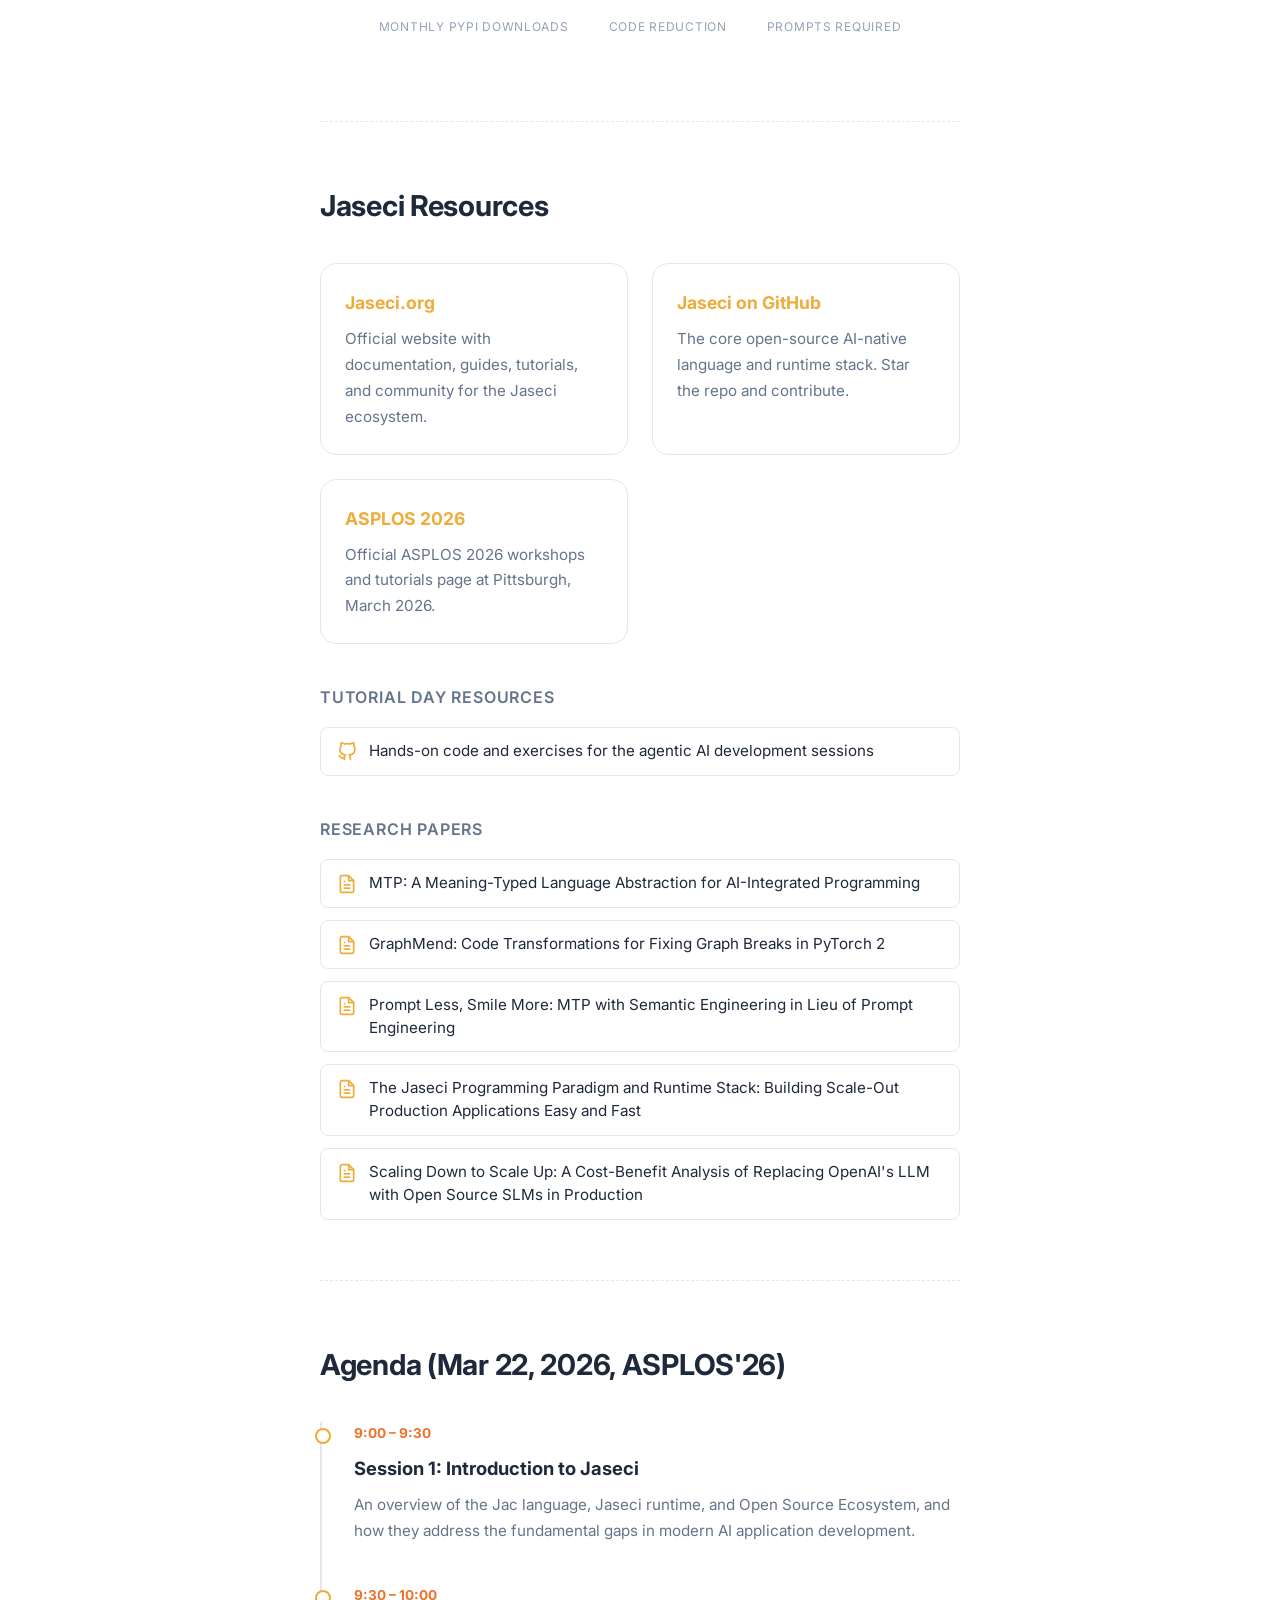
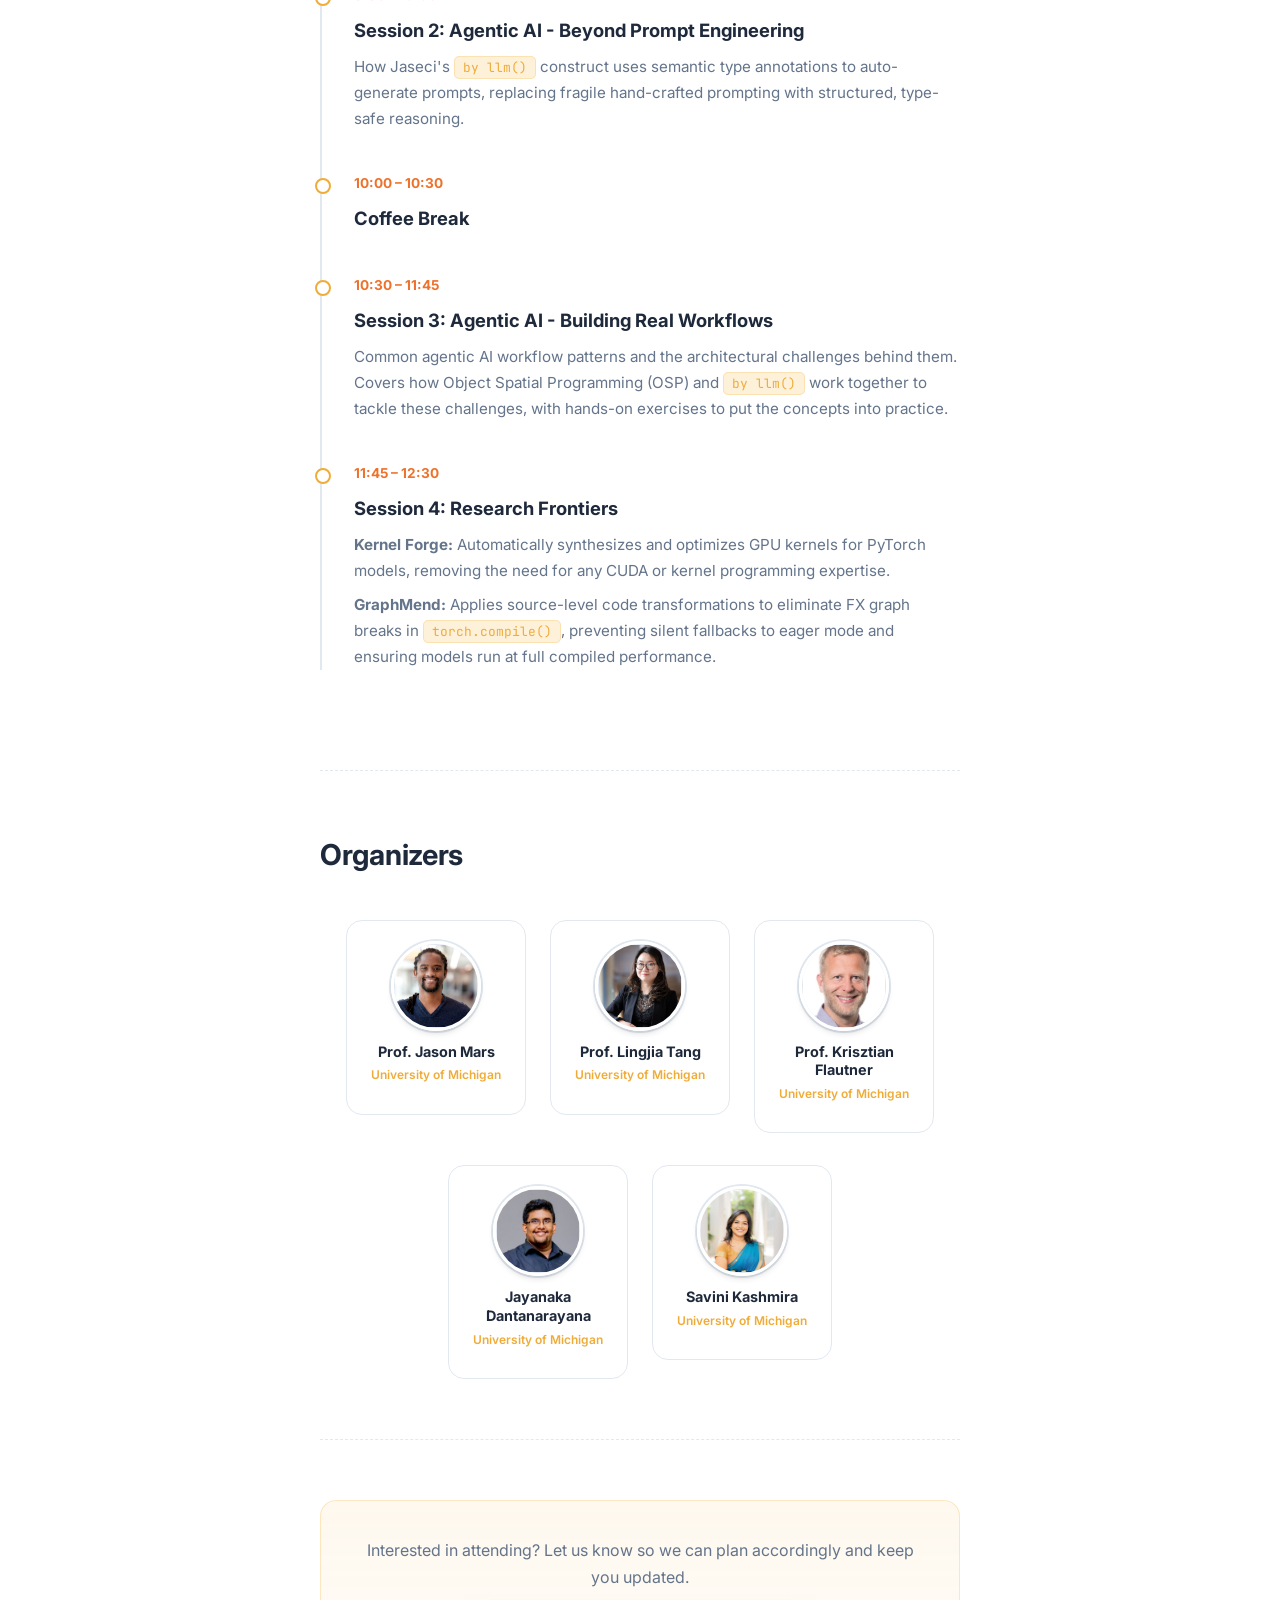
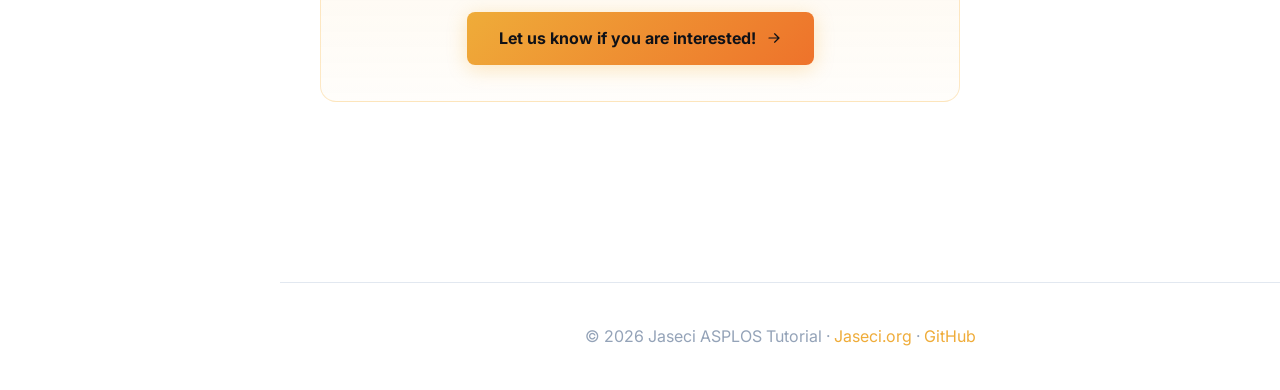
==== commit ae5d1736: "Add tutorial resources and hands-on code section to index.html" ====
--- a/index.html
+++ b/index.html
@@ -51,6 +51,7 @@
           <li><a href="https://www.jaseci.org/" target="_blank" rel="noopener">Jaseci.org ↗</a></li>
           <li><a href="https://github.com/jaseci-labs/jaseci" target="_blank" rel="noopener">GitHub ↗</a></li>
           <li><a href="https://www.asplos-conference.org/asplos2026/workshops-and-tutorials/" target="_blank" rel="noopener">ASPLOS 2026 ↗</a></li>
+          <li><a href="https://github.com/jaseci-labs/asplos-26-tutorial" target="_blank" rel="noopener">Tutorial Resources ↗</a></li>
         </ul>
       </div>
     </nav>
@@ -169,6 +170,16 @@
           </div>
 
           <div class="papers-section">
+            <h3>Tutorial Day Resources</h3>
+            <ul class="papers-list">
+              <li>
+                <svg class="paper-icon" viewBox="0 0 24 24" fill="none" stroke="currentColor" stroke-width="2"><path d="M9 19c-5 1.5-5-2.5-7-3m14 6v-3.87a3.37 3.37 0 0 0-.94-2.61c3.14-.35 6.44-1.54 6.44-7A5.44 5.44 0 0 0 20 4.77 5.07 5.07 0 0 0 19.91 1S18.73.65 16 2.48a13.38 13.38 0 0 0-7 0C6.27.65 5.09 1 5.09 1A5.07 5.07 0 0 0 5 4.77a5.44 5.44 0 0 0-1.5 3.78c0 5.42 3.3 6.61 6.44 7A3.37 3.37 0 0 0 9 18.13V22"/></svg>
+                <a href="https://github.com/jaseci-labs/asplos-26-tutorial" target="_blank" rel="noopener">Hands-on code and exercises for the agentic AI development sessions</a>
+              </li>
+            </ul>
+          </div>
+
+          <div class="papers-section">
             <h3>Research Papers</h3>
             <ul class="papers-list">
               <li>
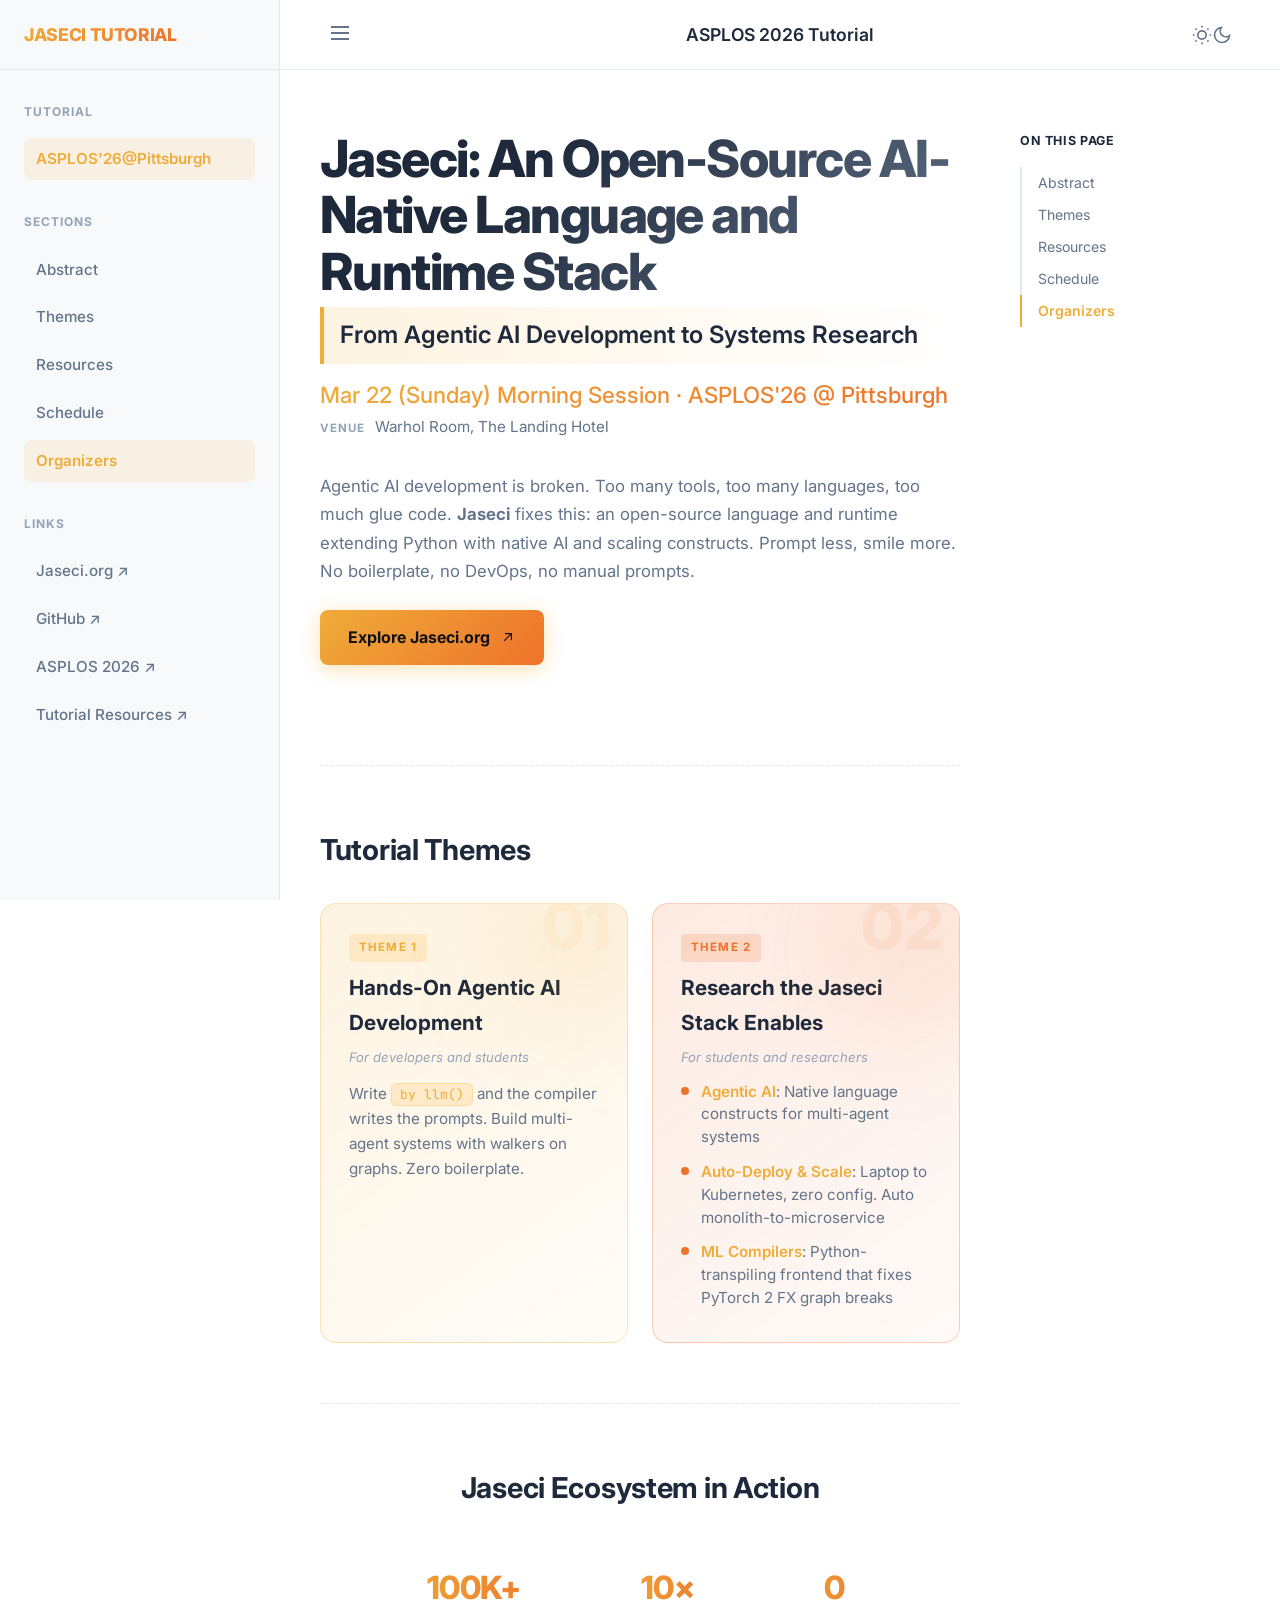
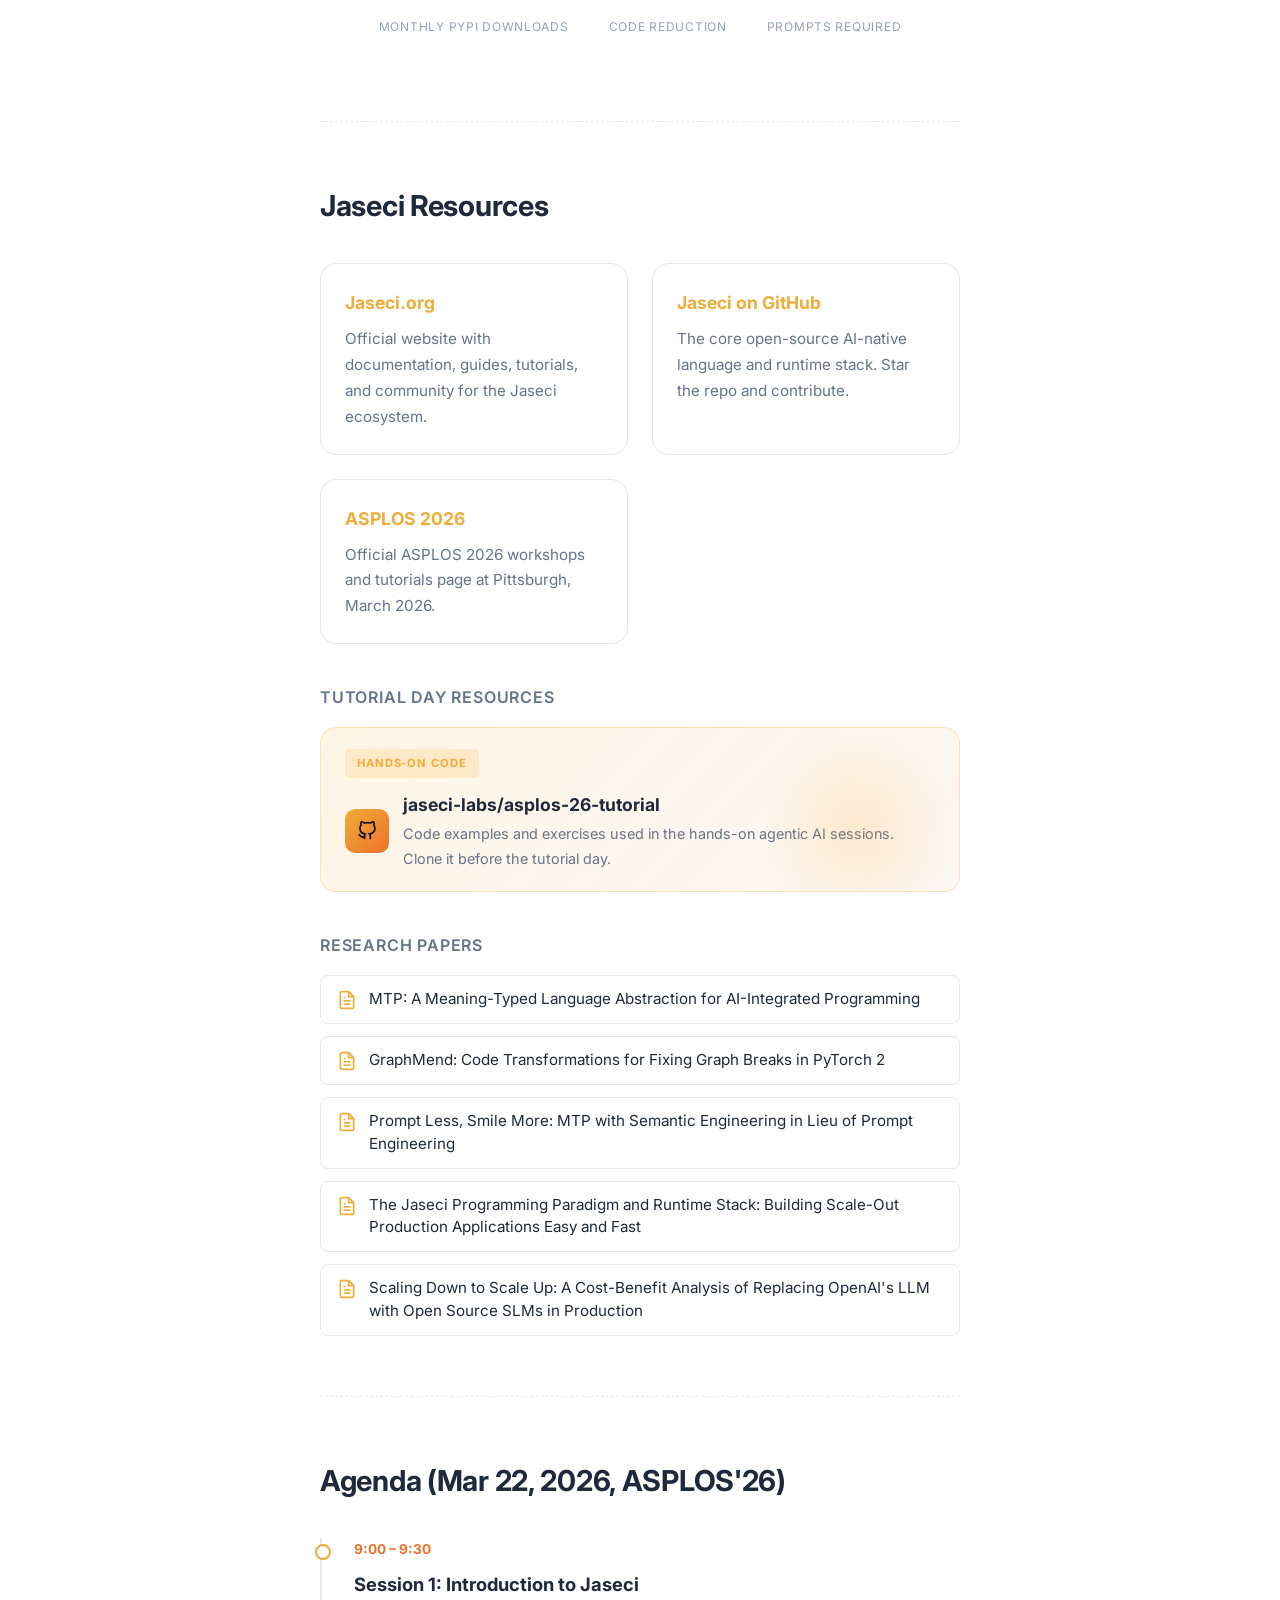
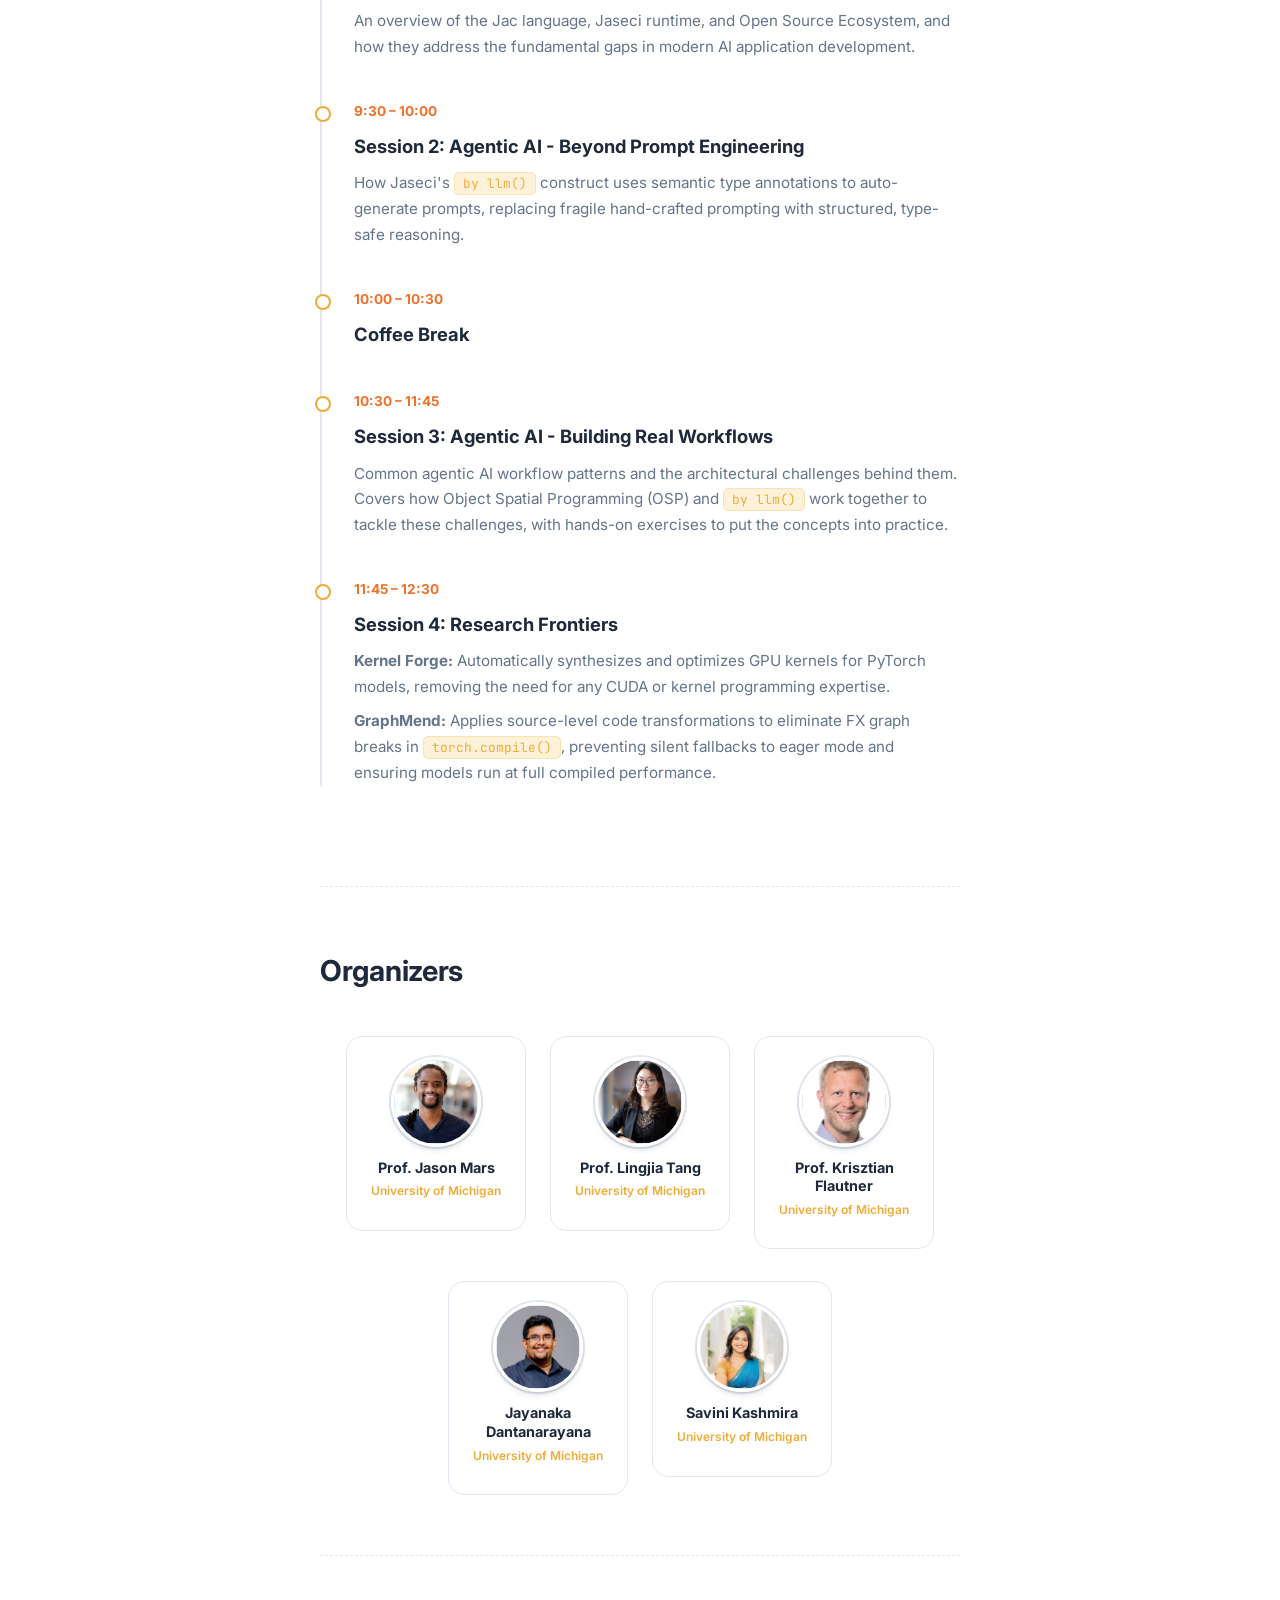
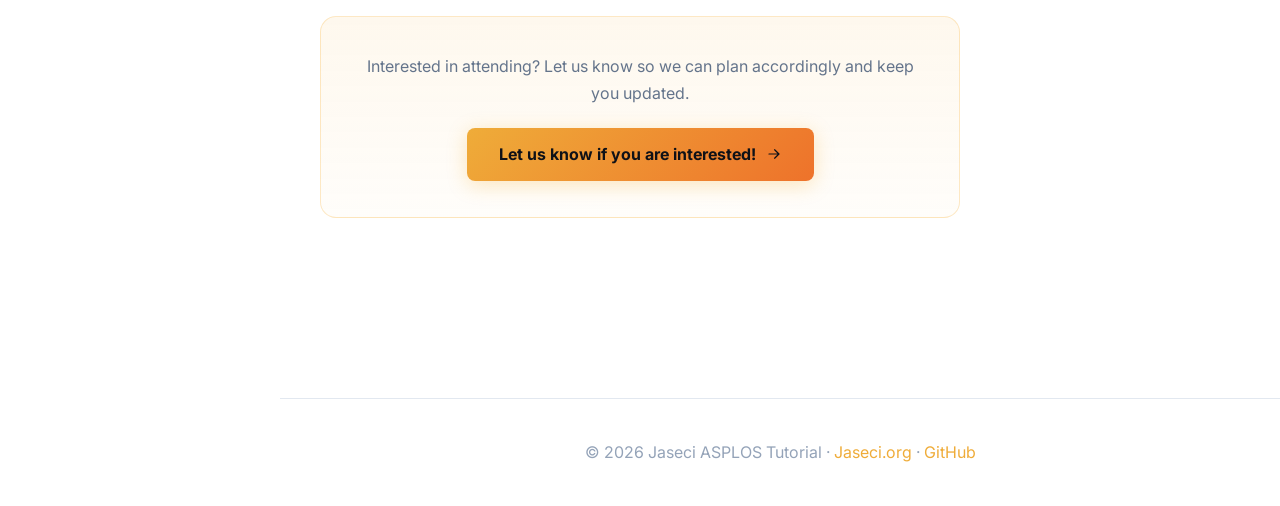
==== commit 0cc8ed99: "tweak" ====
--- a/index.html
+++ b/index.html
@@ -171,12 +171,18 @@
 
           <div class="papers-section">
             <h3>Tutorial Day Resources</h3>
-            <ul class="papers-list">
-              <li>
-                <svg class="paper-icon" viewBox="0 0 24 24" fill="none" stroke="currentColor" stroke-width="2"><path d="M9 19c-5 1.5-5-2.5-7-3m14 6v-3.87a3.37 3.37 0 0 0-.94-2.61c3.14-.35 6.44-1.54 6.44-7A5.44 5.44 0 0 0 20 4.77 5.07 5.07 0 0 0 19.91 1S18.73.65 16 2.48a13.38 13.38 0 0 0-7 0C6.27.65 5.09 1 5.09 1A5.07 5.07 0 0 0 5 4.77a5.44 5.44 0 0 0-1.5 3.78c0 5.42 3.3 6.61 6.44 7A3.37 3.37 0 0 0 9 18.13V22"/></svg>
-                <a href="https://github.com/jaseci-labs/asplos-26-tutorial" target="_blank" rel="noopener">Hands-on code and exercises for the agentic AI development sessions</a>
-              </li>
-            </ul>
+            <a href="https://github.com/jaseci-labs/asplos-26-tutorial" class="jaseci-highlight-card" target="_blank" rel="noopener">
+              <div class="jhc-badge">Hands-On Code</div>
+              <div class="jhc-content">
+                <div class="jhc-icon">
+                  <svg viewBox="0 0 24 24" fill="none" stroke="currentColor" stroke-width="2"><path d="M9 19c-5 1.5-5-2.5-7-3m14 6v-3.87a3.37 3.37 0 0 0-.94-2.61c3.14-.35 6.44-1.54 6.44-7A5.44 5.44 0 0 0 20 4.77 5.07 5.07 0 0 0 19.91 1S18.73.65 16 2.48a13.38 13.38 0 0 0-7 0C6.27.65 5.09 1 5.09 1A5.07 5.07 0 0 0 5 4.77a5.44 5.44 0 0 0-1.5 3.78c0 5.42 3.3 6.61 6.44 7A3.37 3.37 0 0 0 9 18.13V22"/></svg>
+                </div>
+                <div class="jhc-text">
+                  <div class="jhc-title">jaseci-labs/asplos-26-tutorial</div>
+                  <div class="jhc-desc">Code examples and exercises used in the hands-on agentic AI sessions. Clone it before the tutorial day.</div>
+                </div>
+              </div>
+            </a>
           </div>
 
           <div class="papers-section">
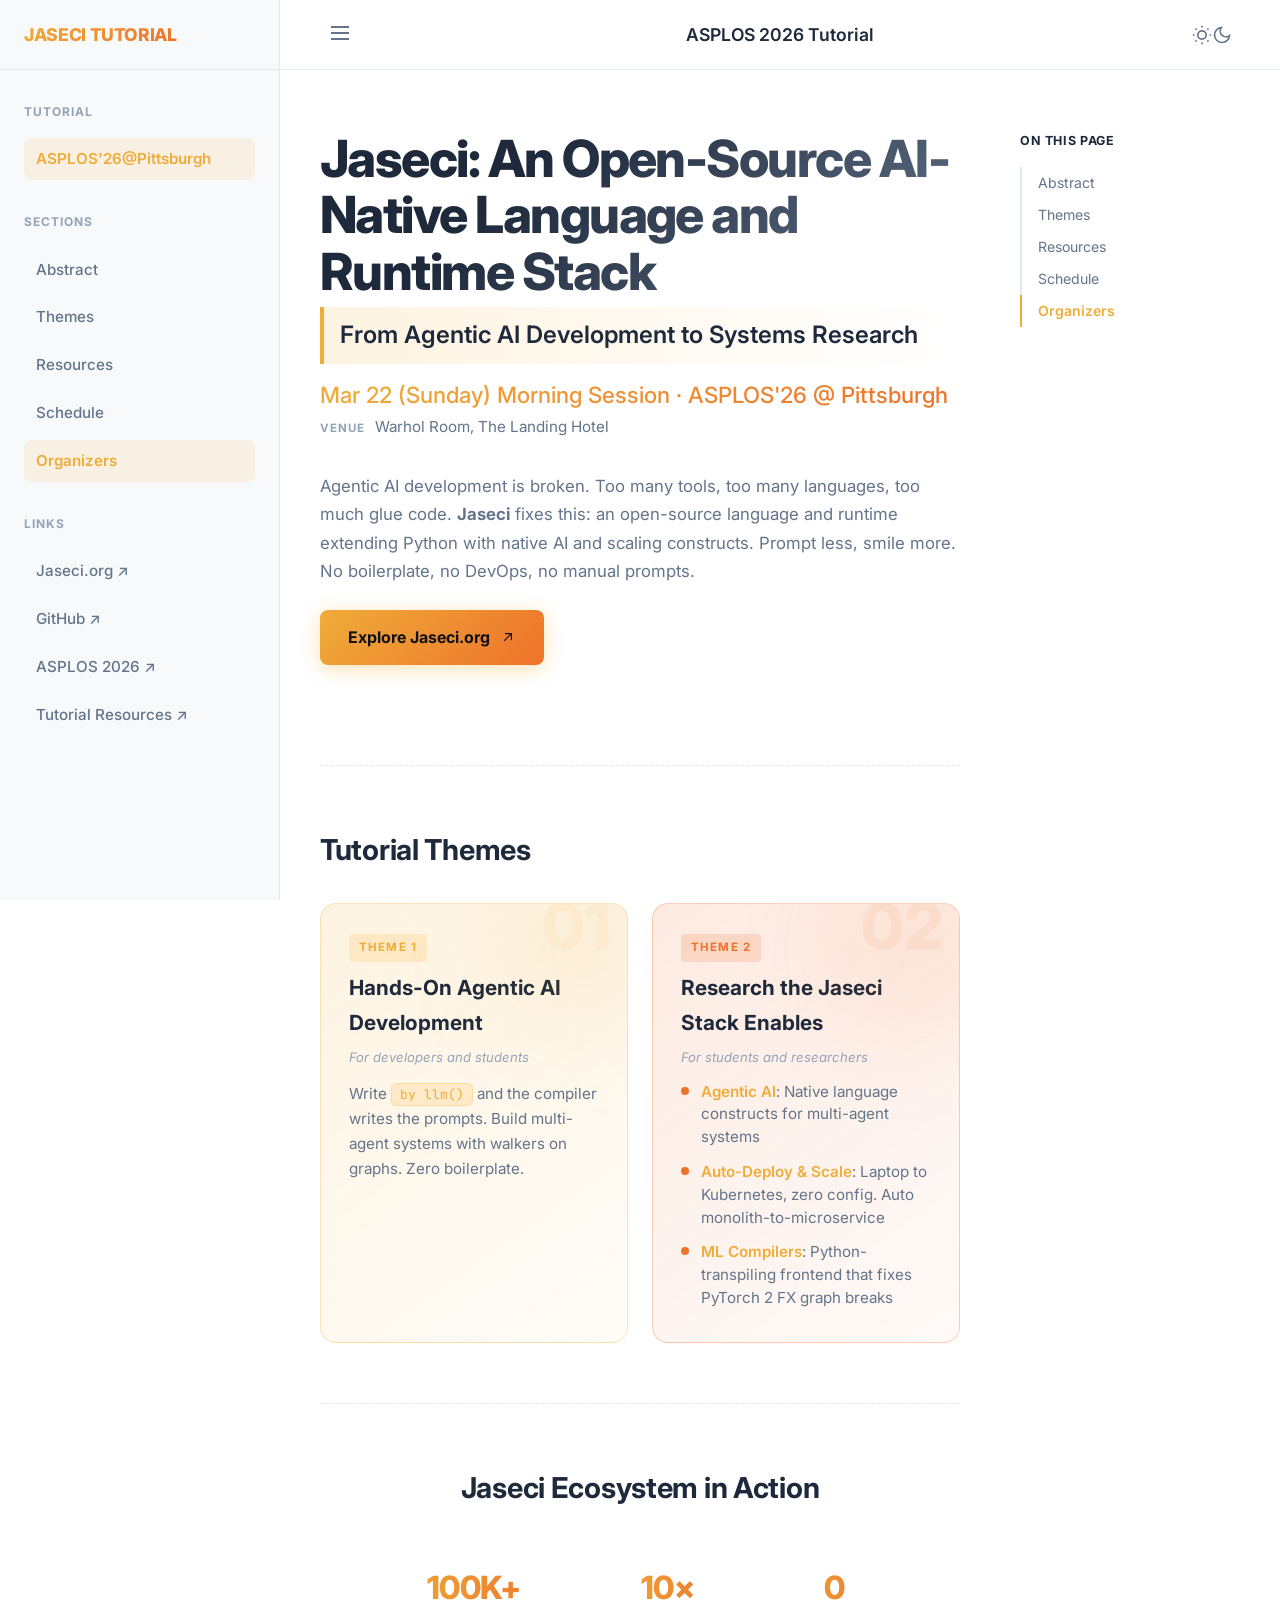
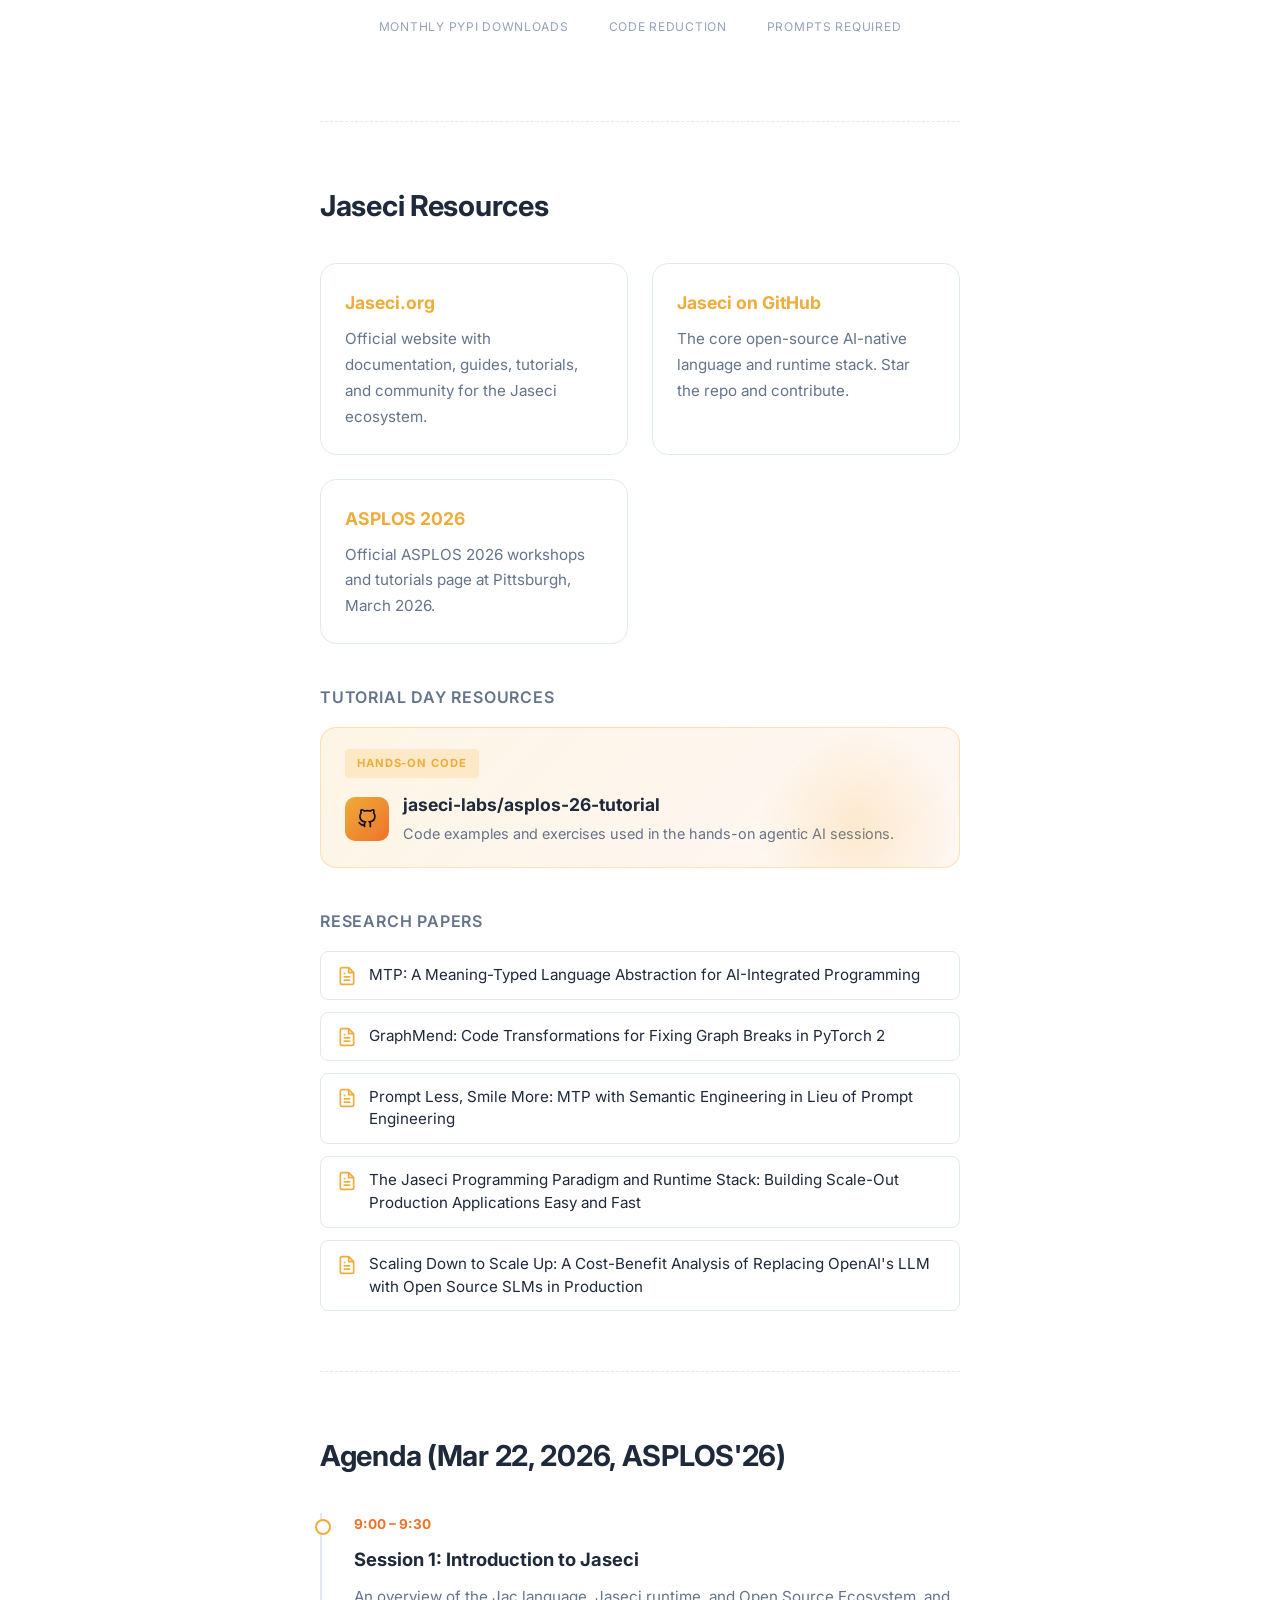
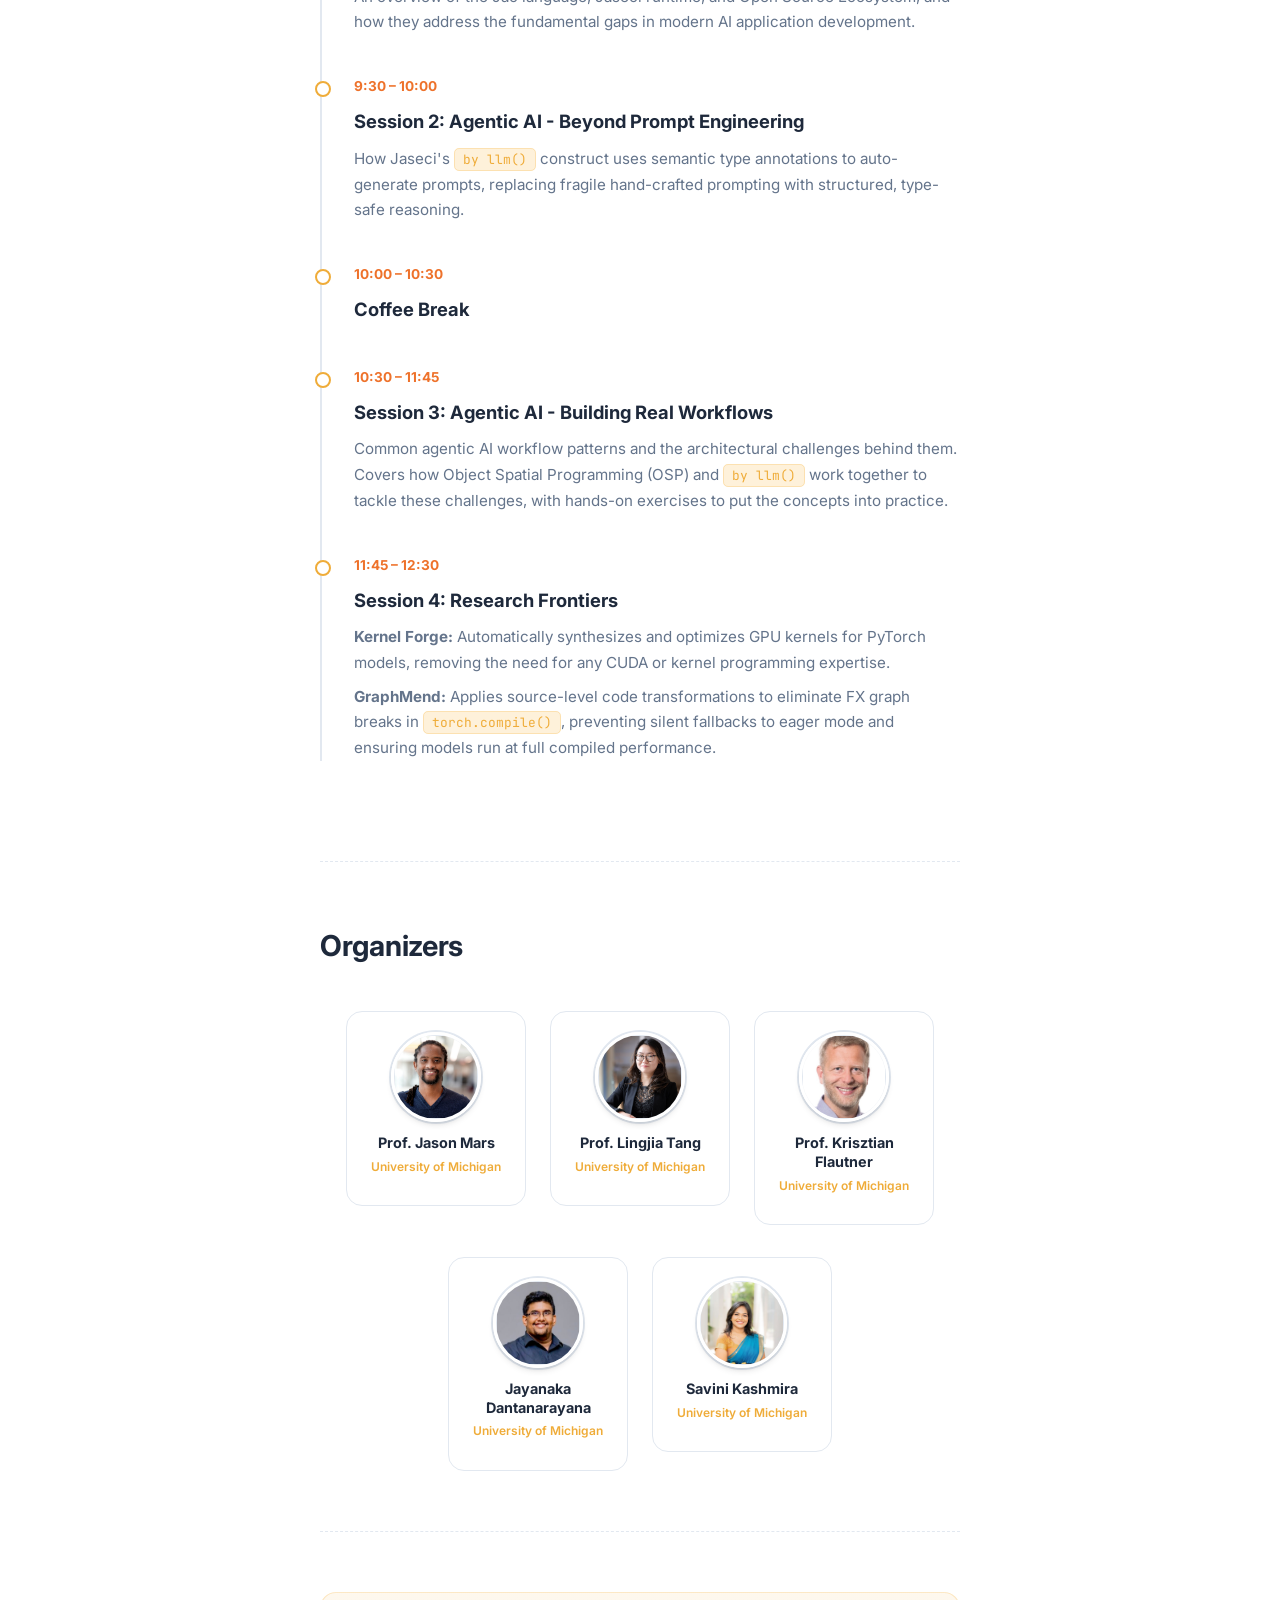
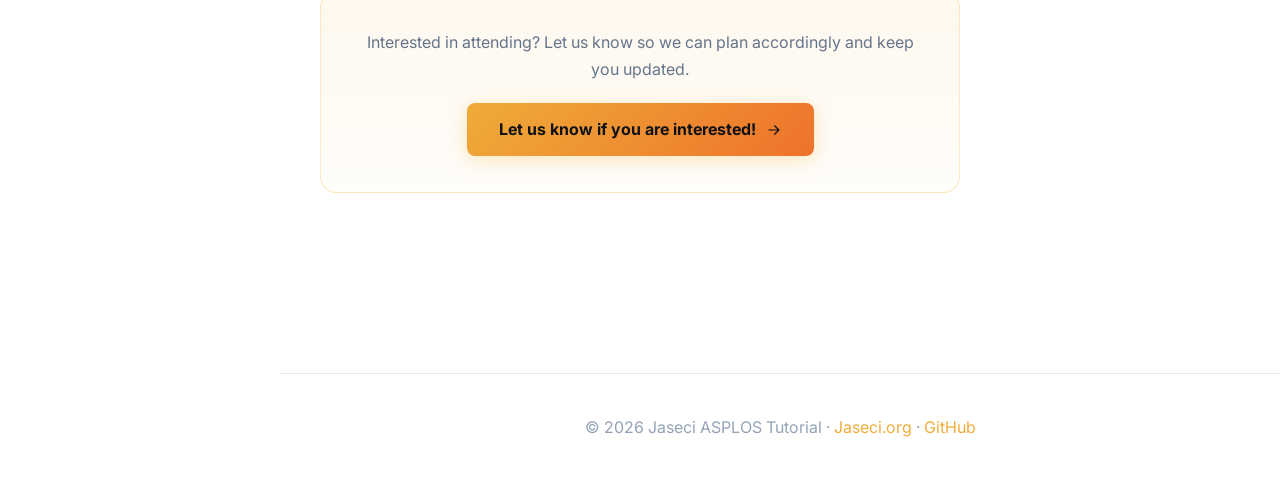
==== commit 5aced289: "correction" ====
--- a/index.html
+++ b/index.html
@@ -179,7 +179,7 @@
                 </div>
                 <div class="jhc-text">
                   <div class="jhc-title">jaseci-labs/asplos-26-tutorial</div>
-                  <div class="jhc-desc">Code examples and exercises used in the hands-on agentic AI sessions. Clone it before the tutorial day.</div>
+                  <div class="jhc-desc">Code examples and exercises used in the hands-on agentic AI sessions.</div>
                 </div>
               </div>
             </a>
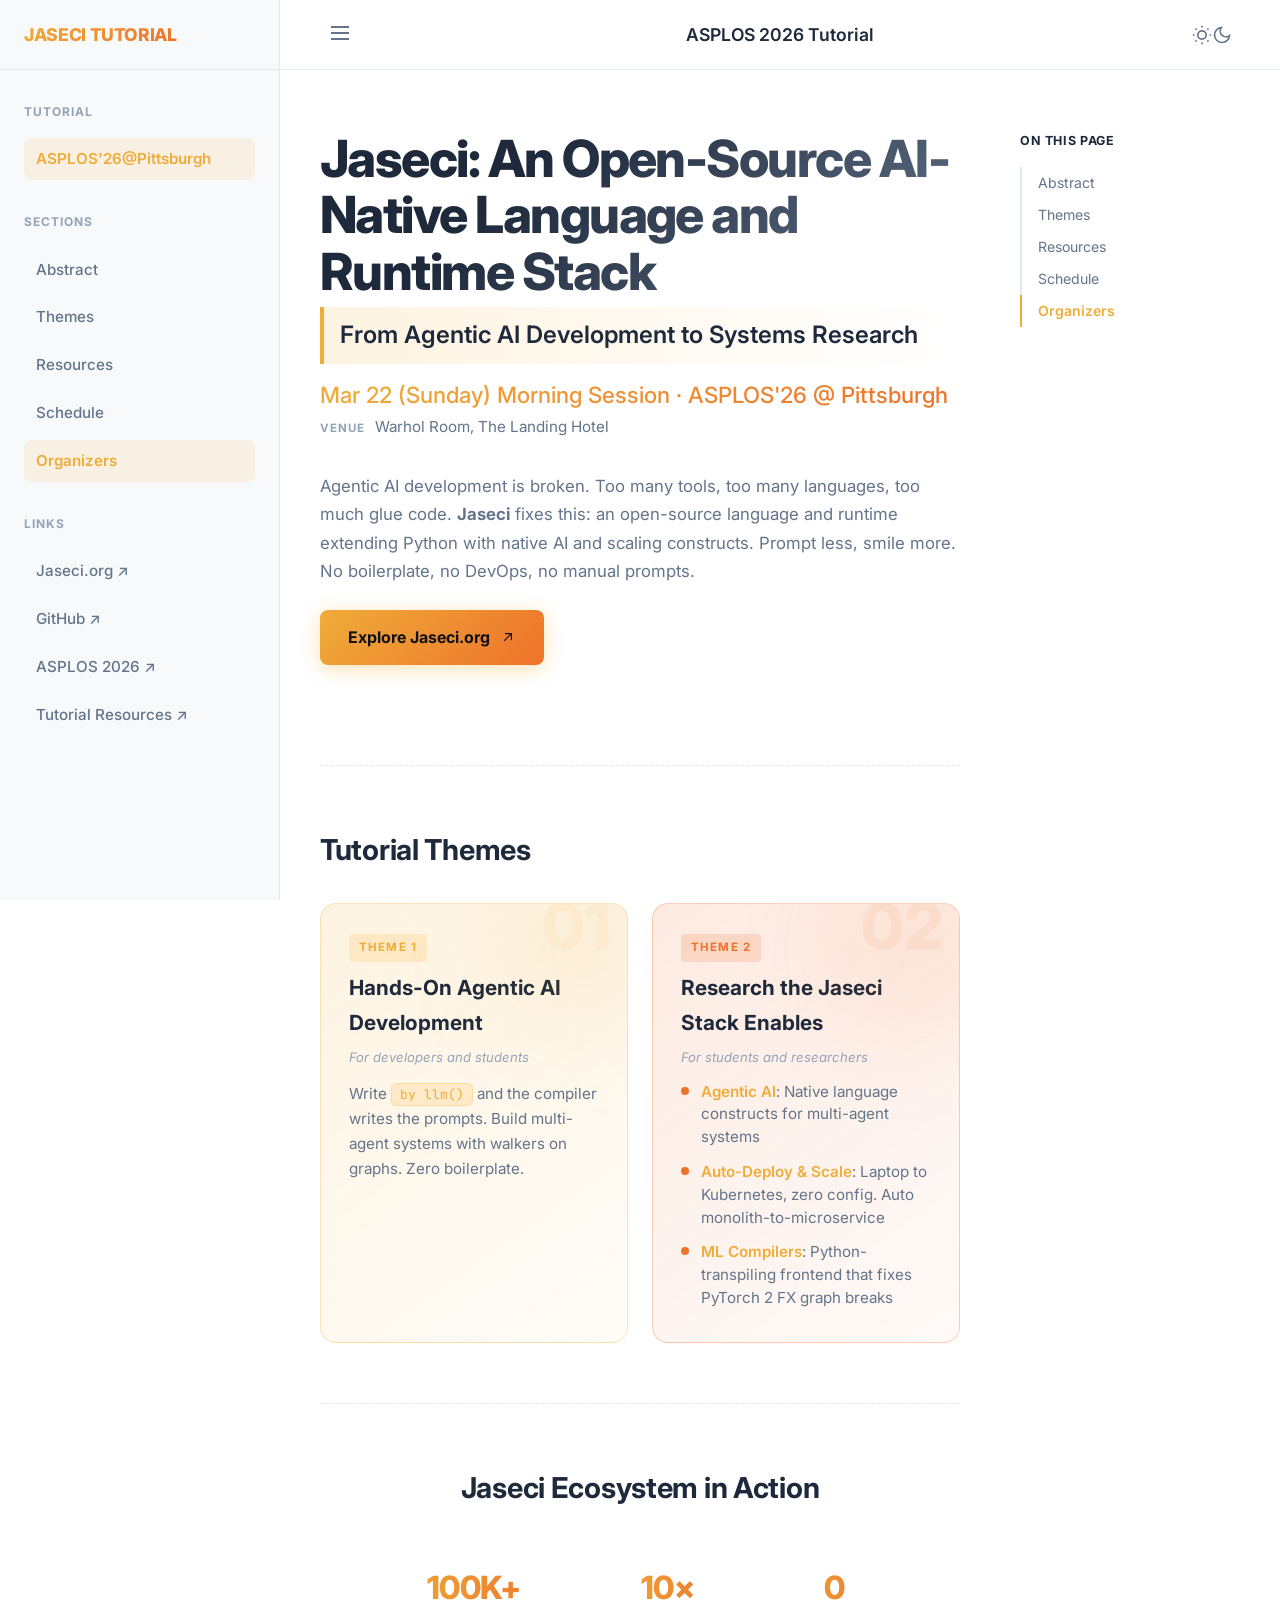
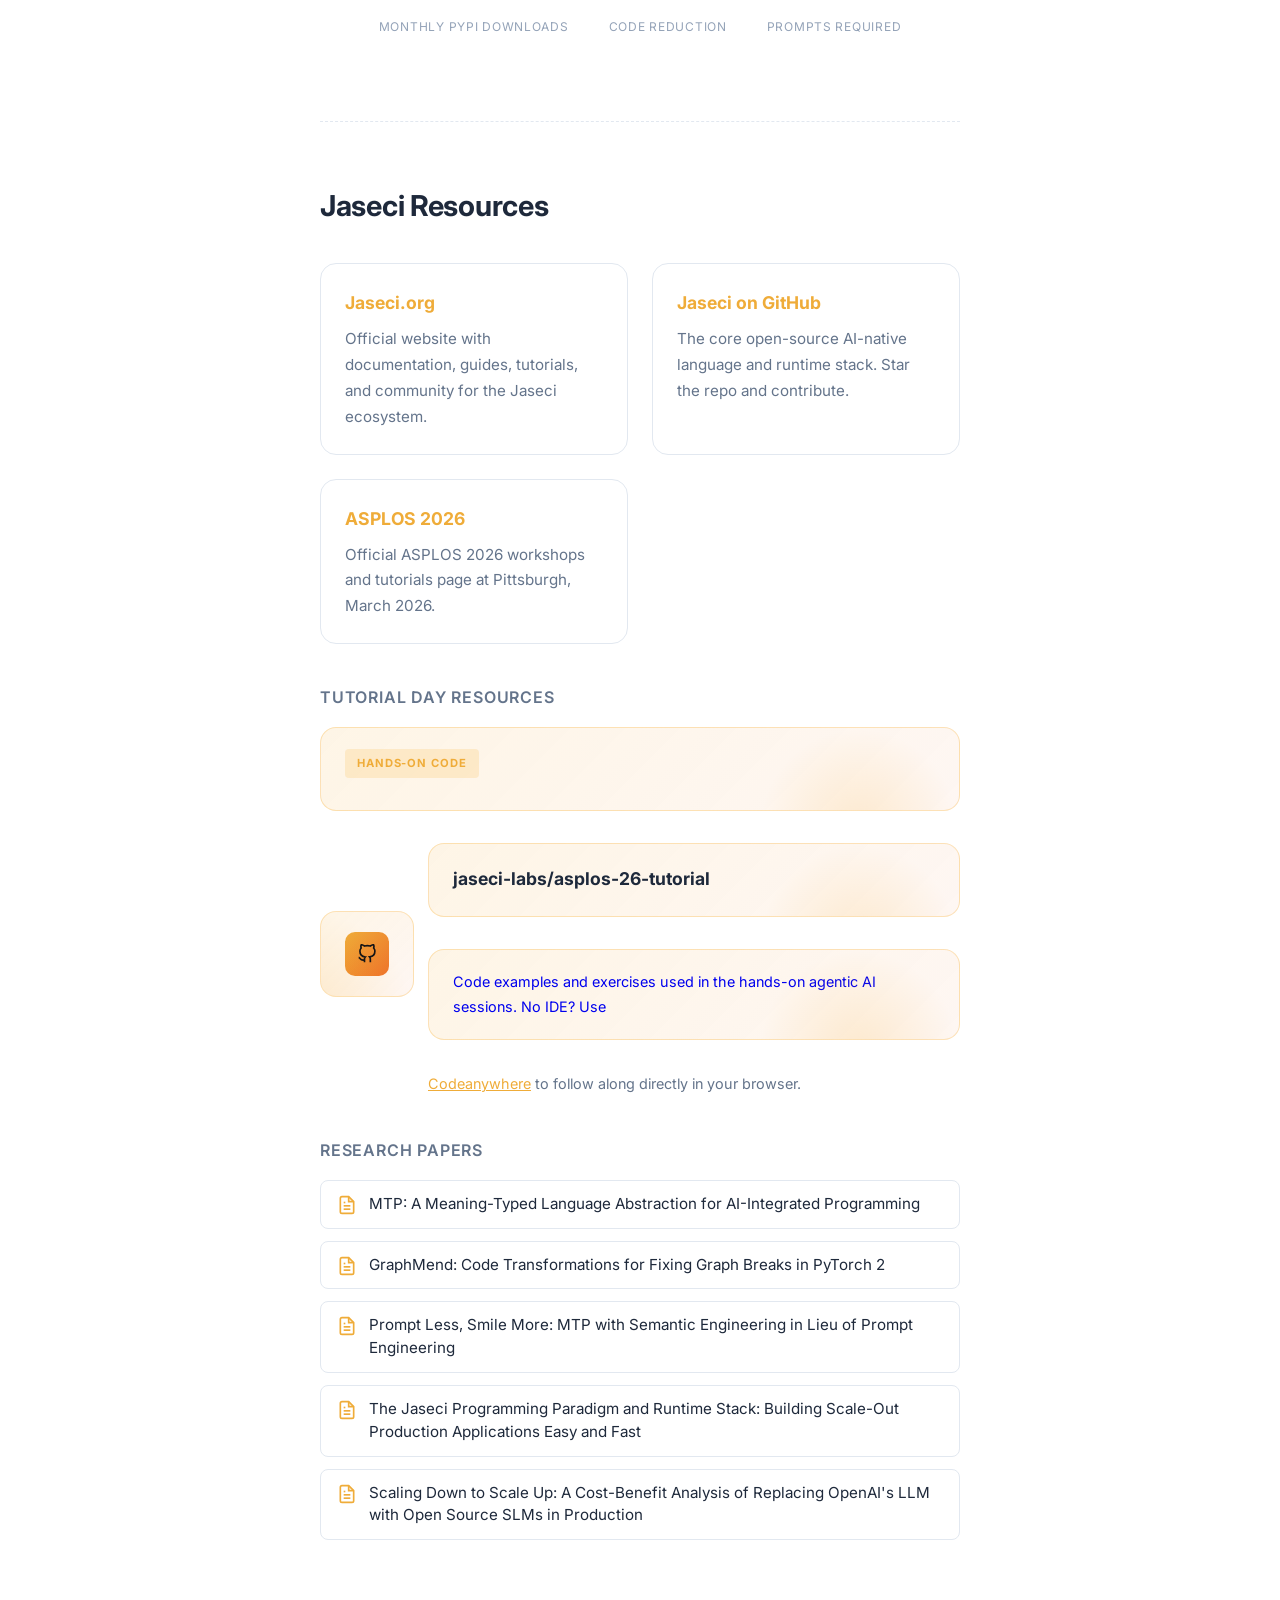
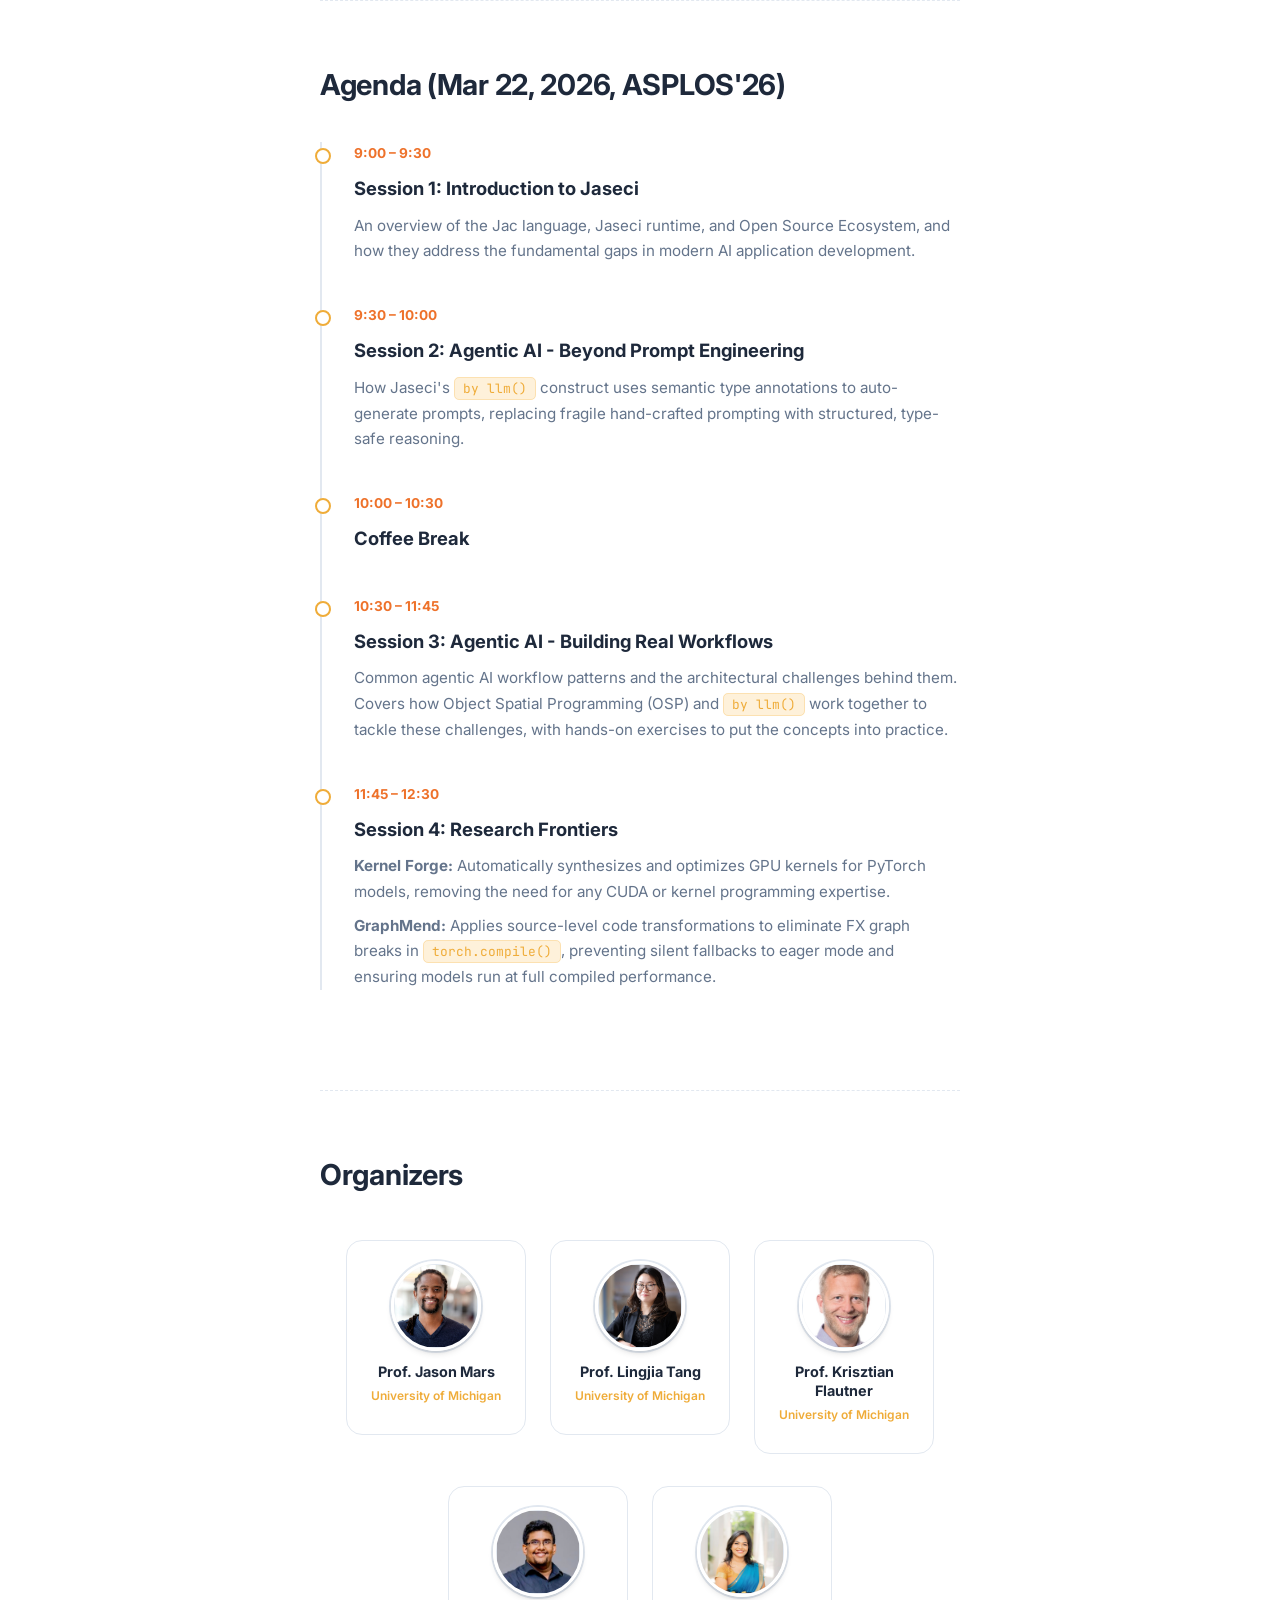
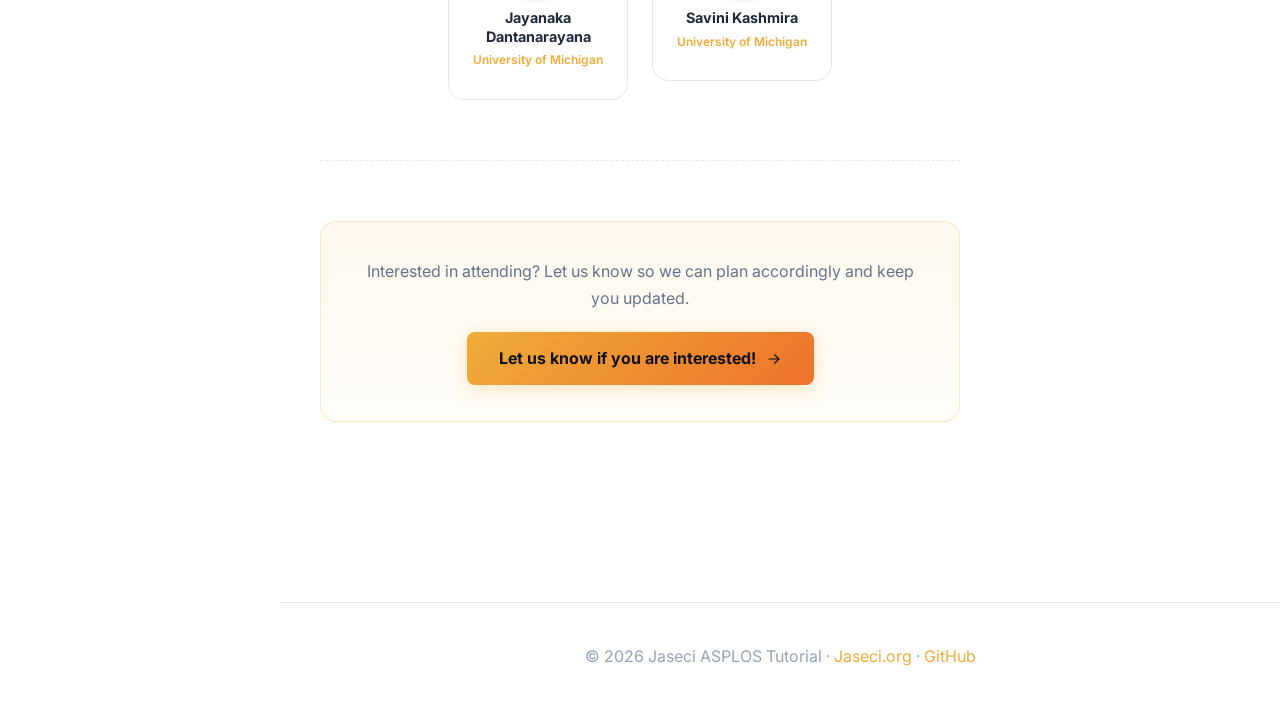
==== commit d45d6279: "IDE added" ====
--- a/index.html
+++ b/index.html
@@ -179,7 +179,7 @@
                 </div>
                 <div class="jhc-text">
                   <div class="jhc-title">jaseci-labs/asplos-26-tutorial</div>
-                  <div class="jhc-desc">Code examples and exercises used in the hands-on agentic AI sessions.</div>
+                  <div class="jhc-desc">Code examples and exercises used in the hands-on agentic AI sessions. No IDE? Use <a href="https://app.codeanywhere.com/" target="_blank" rel="noopener" style="color: var(--primary-color);">Codeanywhere</a> to follow along directly in your browser.</div>
                 </div>
               </div>
             </a>
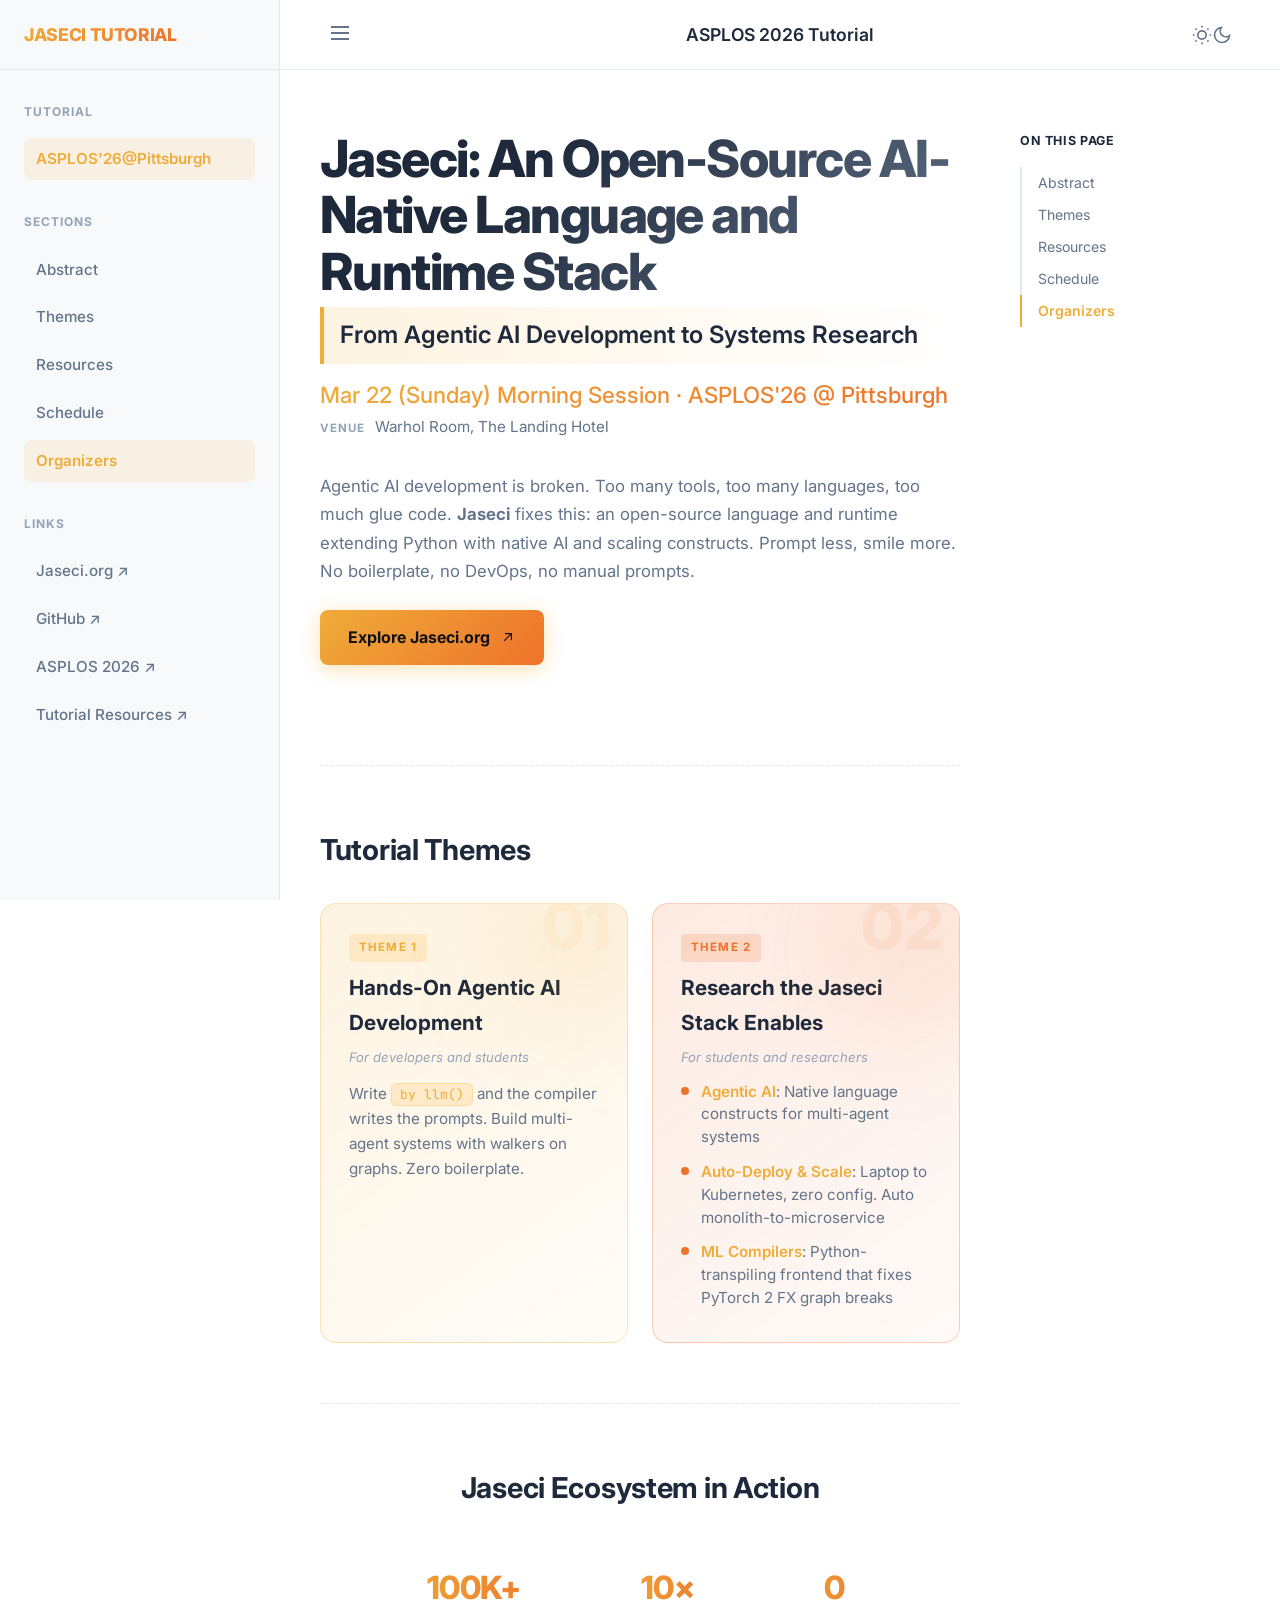
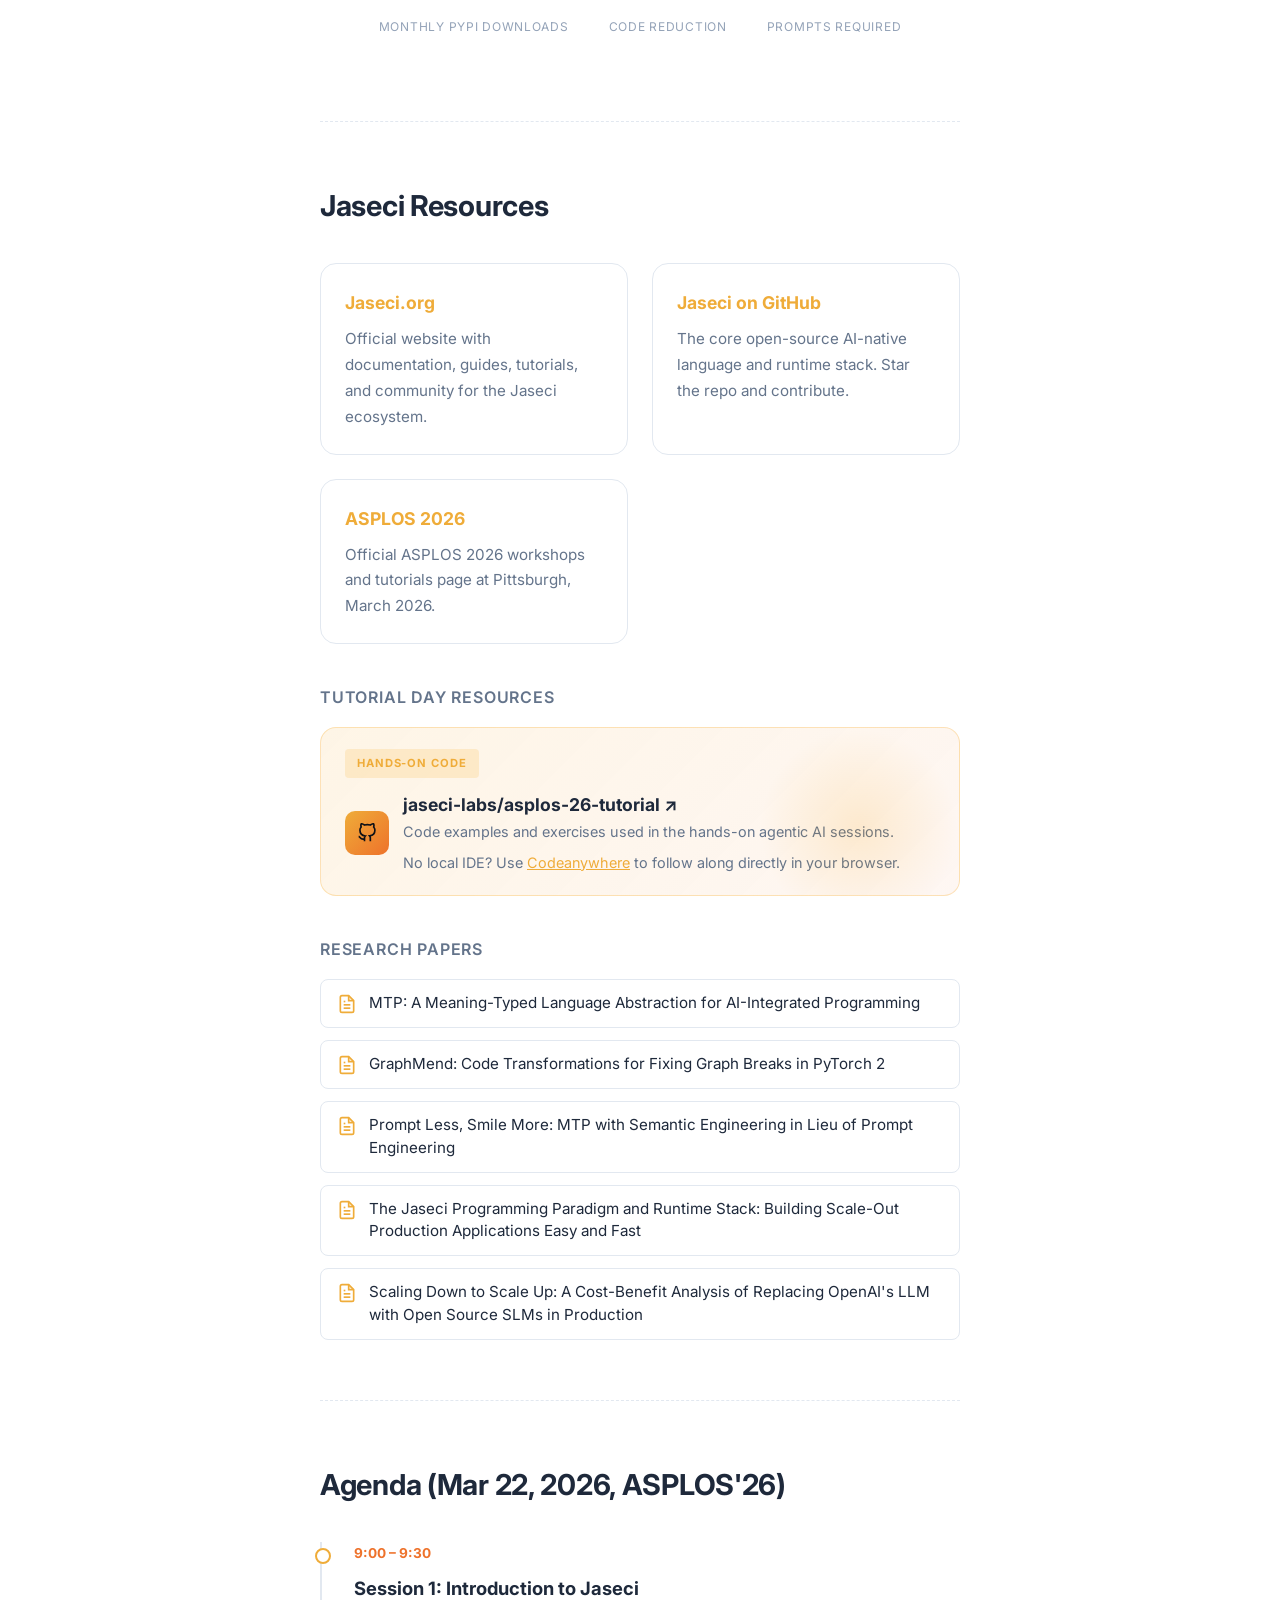
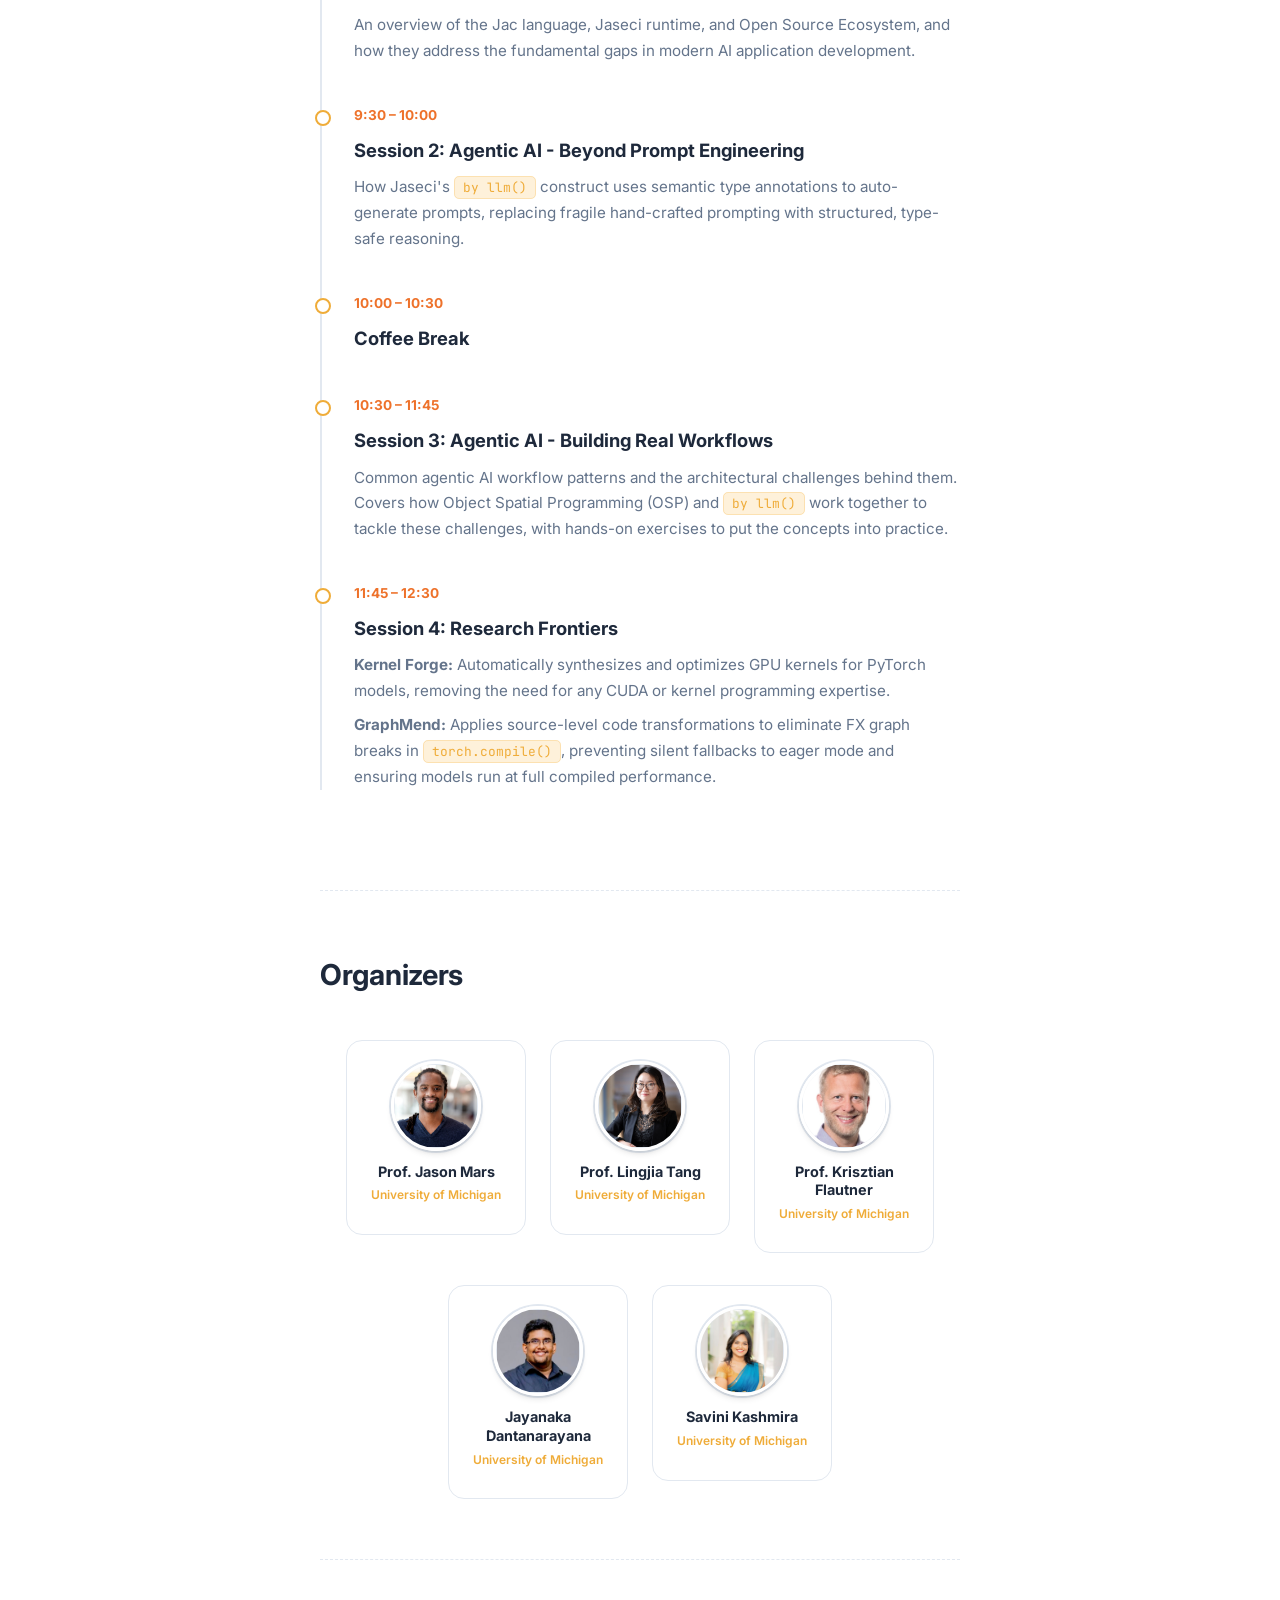
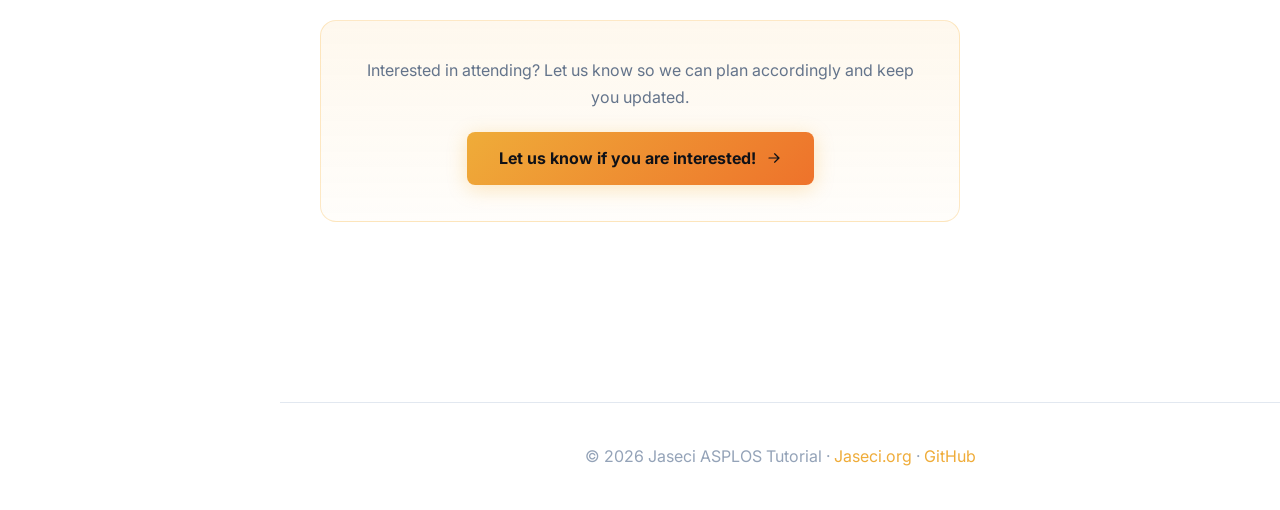
==== commit 861acc9e: "corrections" ====
--- a/index.html
+++ b/index.html
@@ -171,18 +171,19 @@
 
           <div class="papers-section">
             <h3>Tutorial Day Resources</h3>
-            <a href="https://github.com/jaseci-labs/asplos-26-tutorial" class="jaseci-highlight-card" target="_blank" rel="noopener">
+            <div class="jaseci-highlight-card">
               <div class="jhc-badge">Hands-On Code</div>
               <div class="jhc-content">
                 <div class="jhc-icon">
                   <svg viewBox="0 0 24 24" fill="none" stroke="currentColor" stroke-width="2"><path d="M9 19c-5 1.5-5-2.5-7-3m14 6v-3.87a3.37 3.37 0 0 0-.94-2.61c3.14-.35 6.44-1.54 6.44-7A5.44 5.44 0 0 0 20 4.77 5.07 5.07 0 0 0 19.91 1S18.73.65 16 2.48a13.38 13.38 0 0 0-7 0C6.27.65 5.09 1 5.09 1A5.07 5.07 0 0 0 5 4.77a5.44 5.44 0 0 0-1.5 3.78c0 5.42 3.3 6.61 6.44 7A3.37 3.37 0 0 0 9 18.13V22"/></svg>
                 </div>
                 <div class="jhc-text">
-                  <div class="jhc-title">jaseci-labs/asplos-26-tutorial</div>
-                  <div class="jhc-desc">Code examples and exercises used in the hands-on agentic AI sessions. No IDE? Use <a href="https://app.codeanywhere.com/" target="_blank" rel="noopener" style="color: var(--primary-color);">Codeanywhere</a> to follow along directly in your browser.</div>
-                </div>
-              </div>
-            </a>
+                  <a href="https://github.com/jaseci-labs/asplos-26-tutorial" class="jhc-title" target="_blank" rel="noopener" style="color: var(--text-main); text-decoration: none;">jaseci-labs/asplos-26-tutorial ↗</a>
+                  <div class="jhc-desc">Code examples and exercises used in the hands-on agentic AI sessions.</div>
+                  <div class="jhc-desc" style="margin-top: 6px;">No local IDE? Use <a href="https://app.codeanywhere.com/" target="_blank" rel="noopener" style="color: var(--primary-color);">Codeanywhere</a> to follow along directly in your browser.</div>
+                </div>
+              </div>
+            </div>
           </div>
 
           <div class="papers-section">
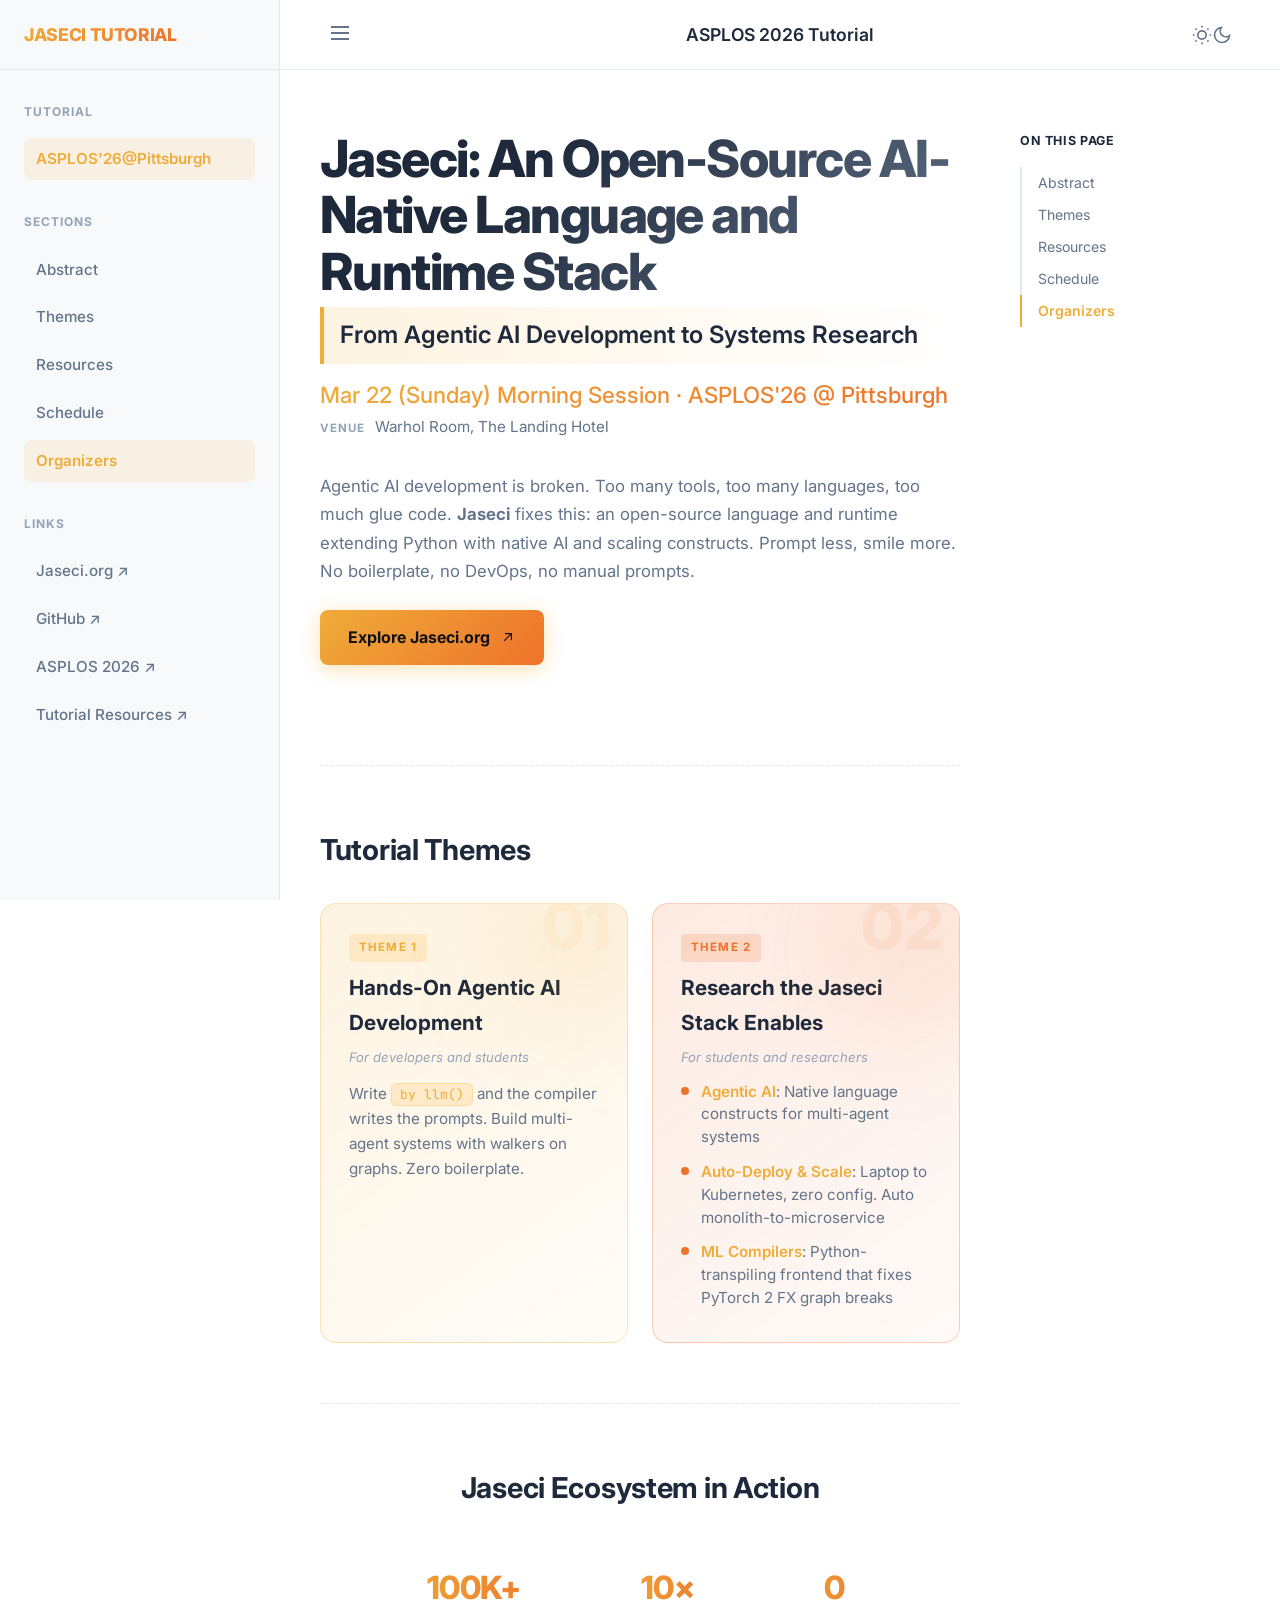
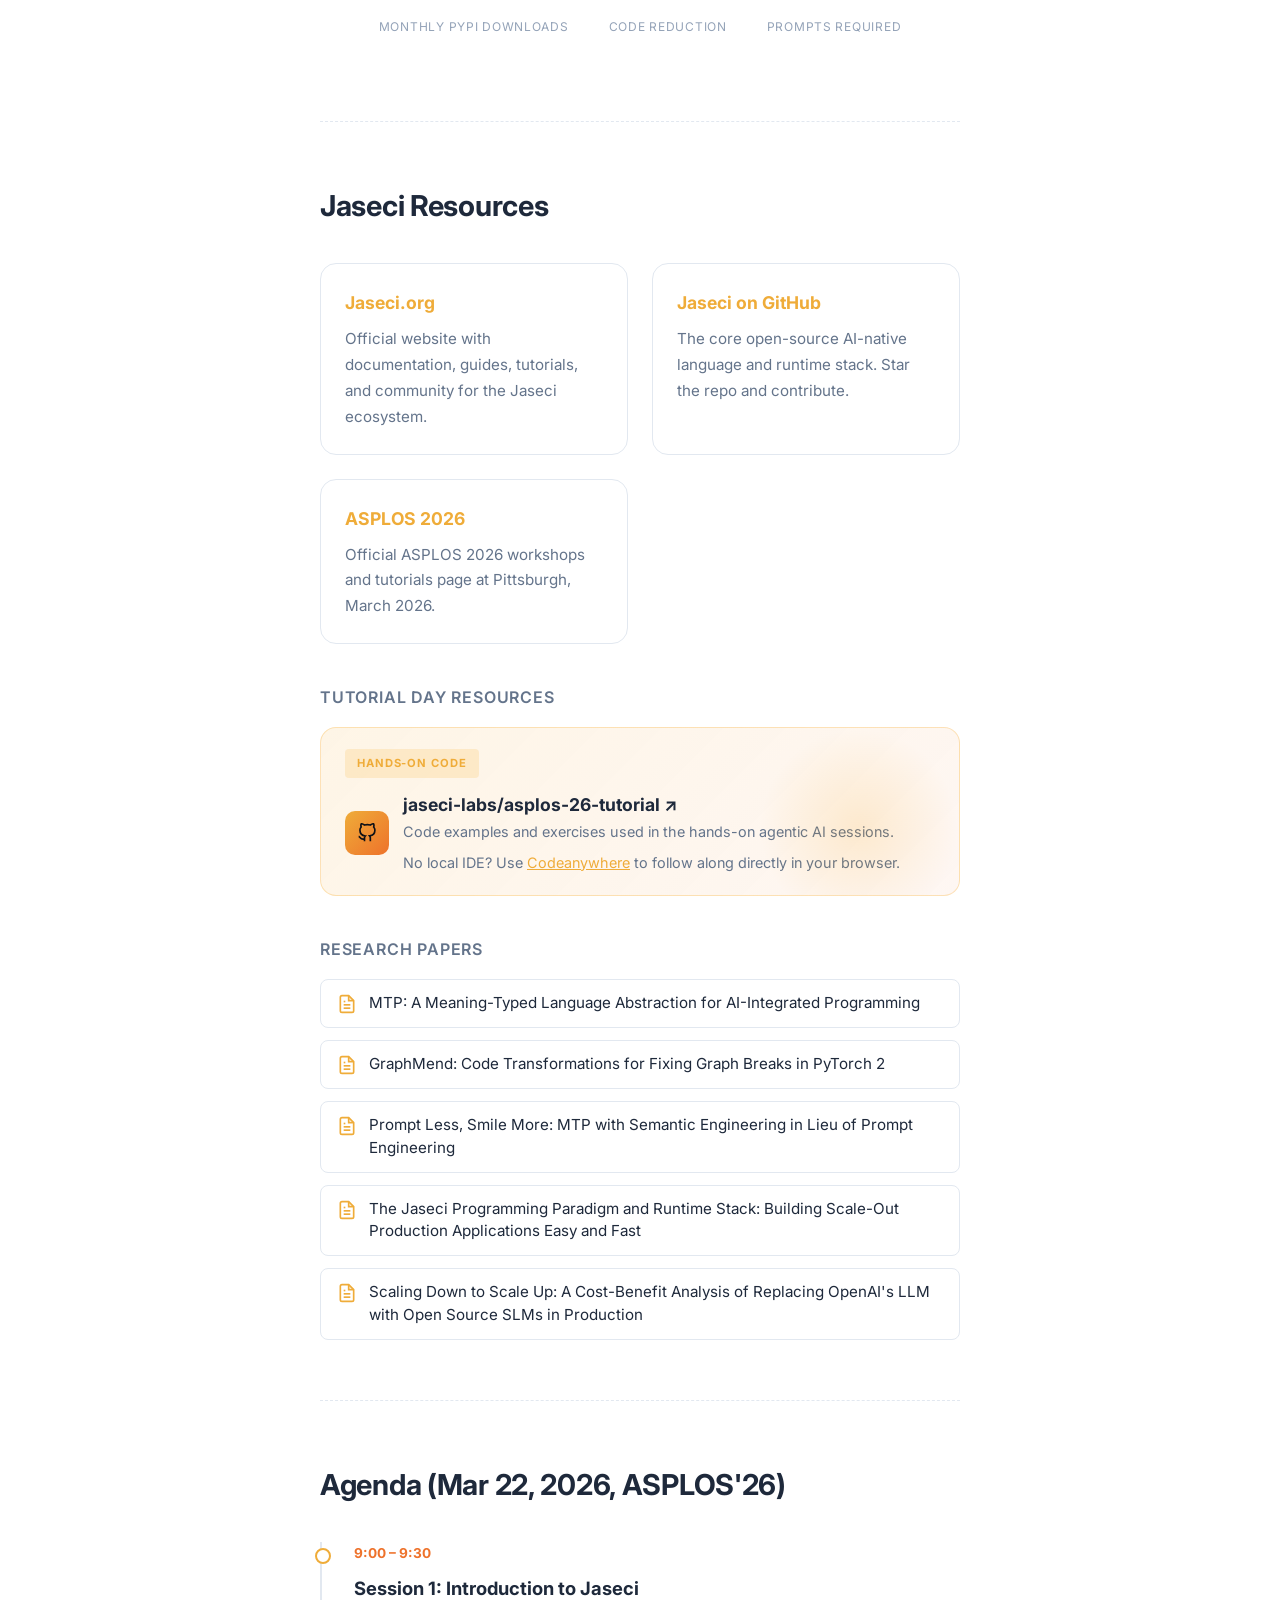
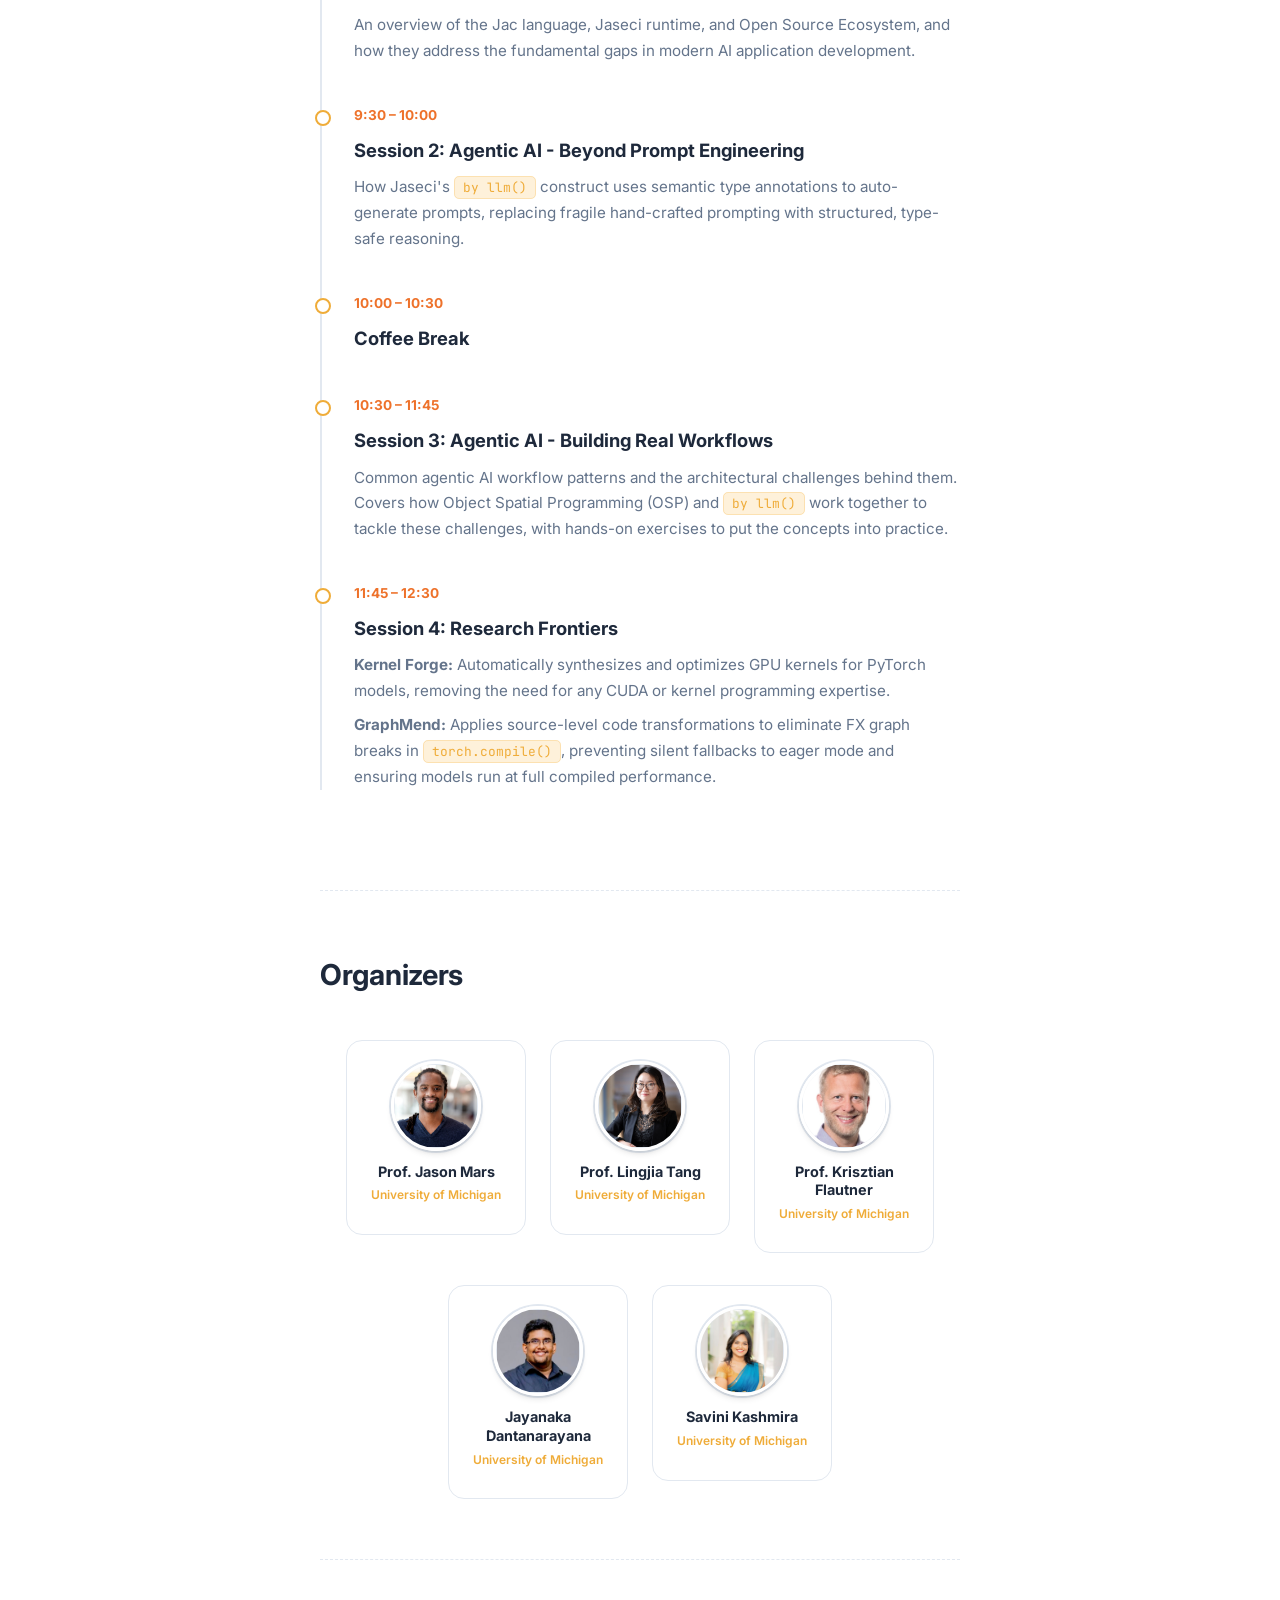
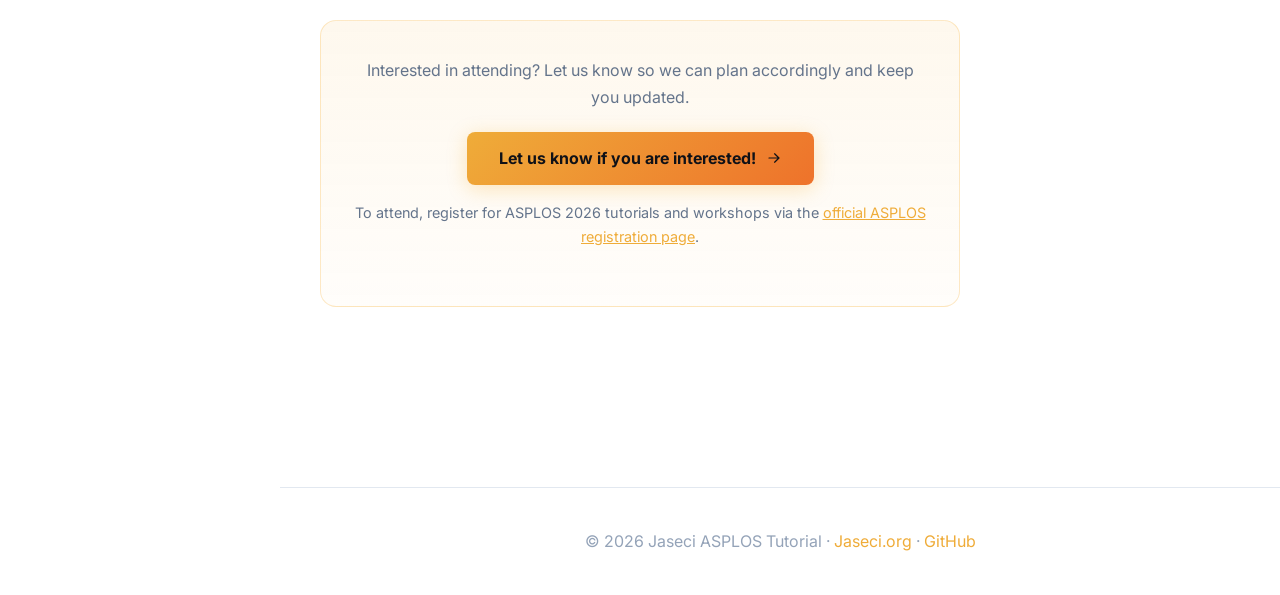
==== commit 1cb8a037: "new change" ====
--- a/index.html
+++ b/index.html
@@ -315,6 +315,7 @@
               Let us know if you are interested!
               <svg viewBox="0 0 20 20" fill="currentColor"><path fill-rule="evenodd" d="M3 10a.75.75 0 01.75-.75h10.638L10.23 5.29a.75.75 0 111.04-1.08l5.5 5.25a.75.75 0 010 1.08l-5.5 5.25a.75.75 0 11-1.04-1.08l4.158-3.96H3.75A.75.75 0 013 10z" clip-rule="evenodd"/></svg>
             </a>
+            <p style="margin-top: 16px; font-size: 0.9rem;">To attend, register for ASPLOS 2026 tutorials and workshops via the <a href="https://www.asplos-conference.org/asplos2026/registration/" target="_blank" rel="noopener" style="color: var(--primary-color);">official ASPLOS registration page</a>.</p>
           </div>
         </section>
 
